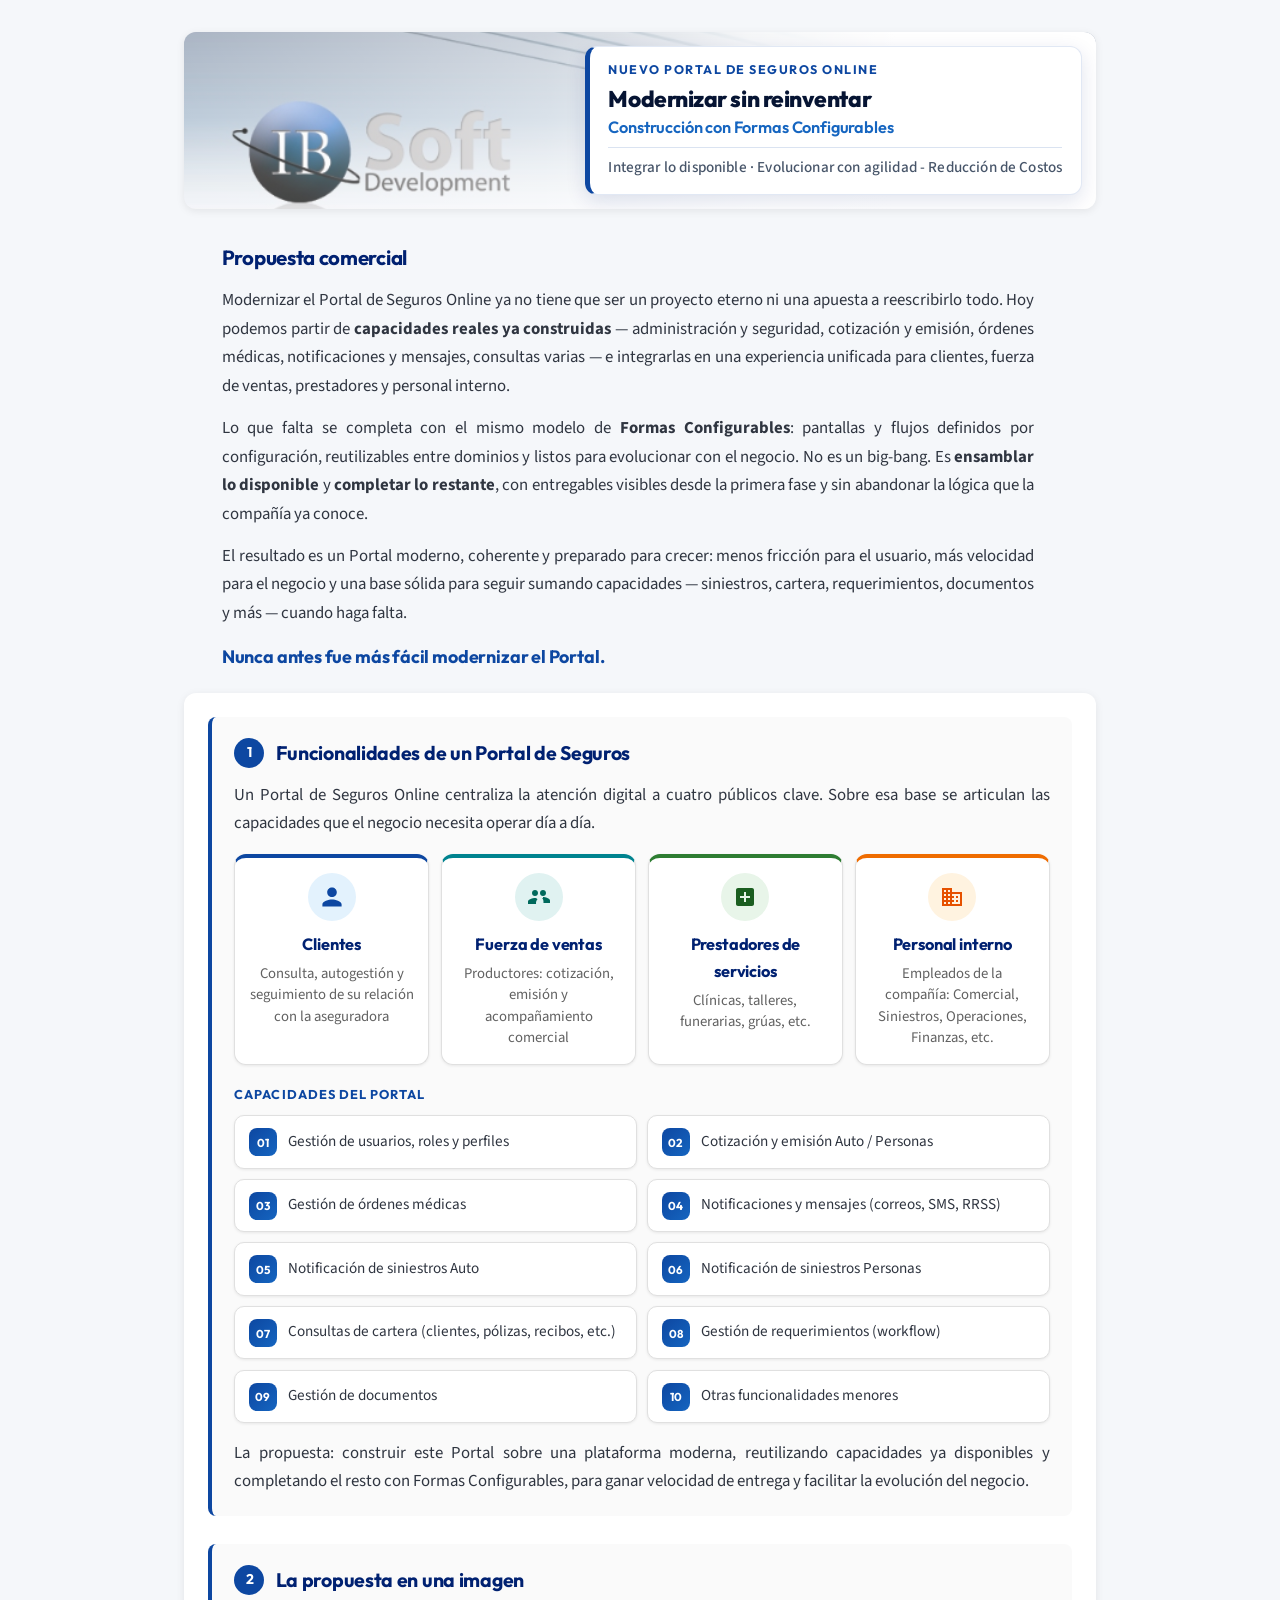
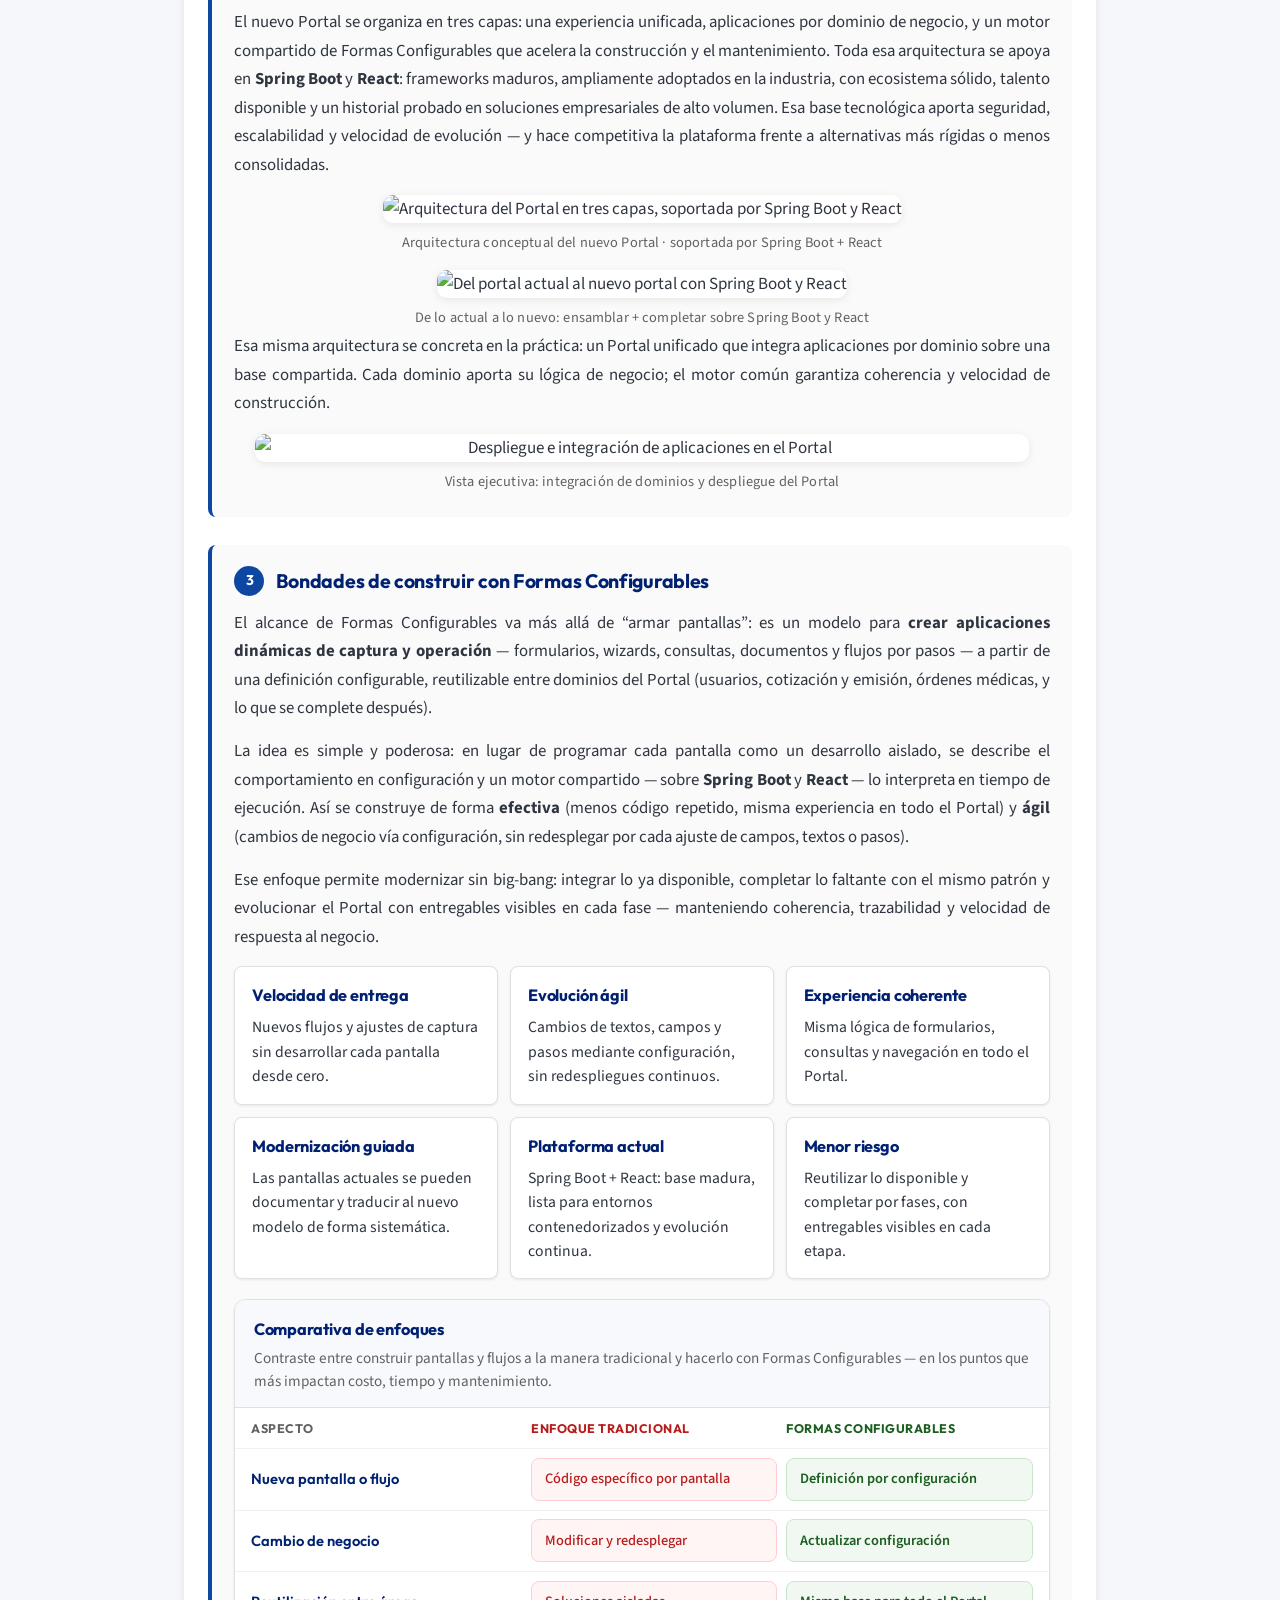
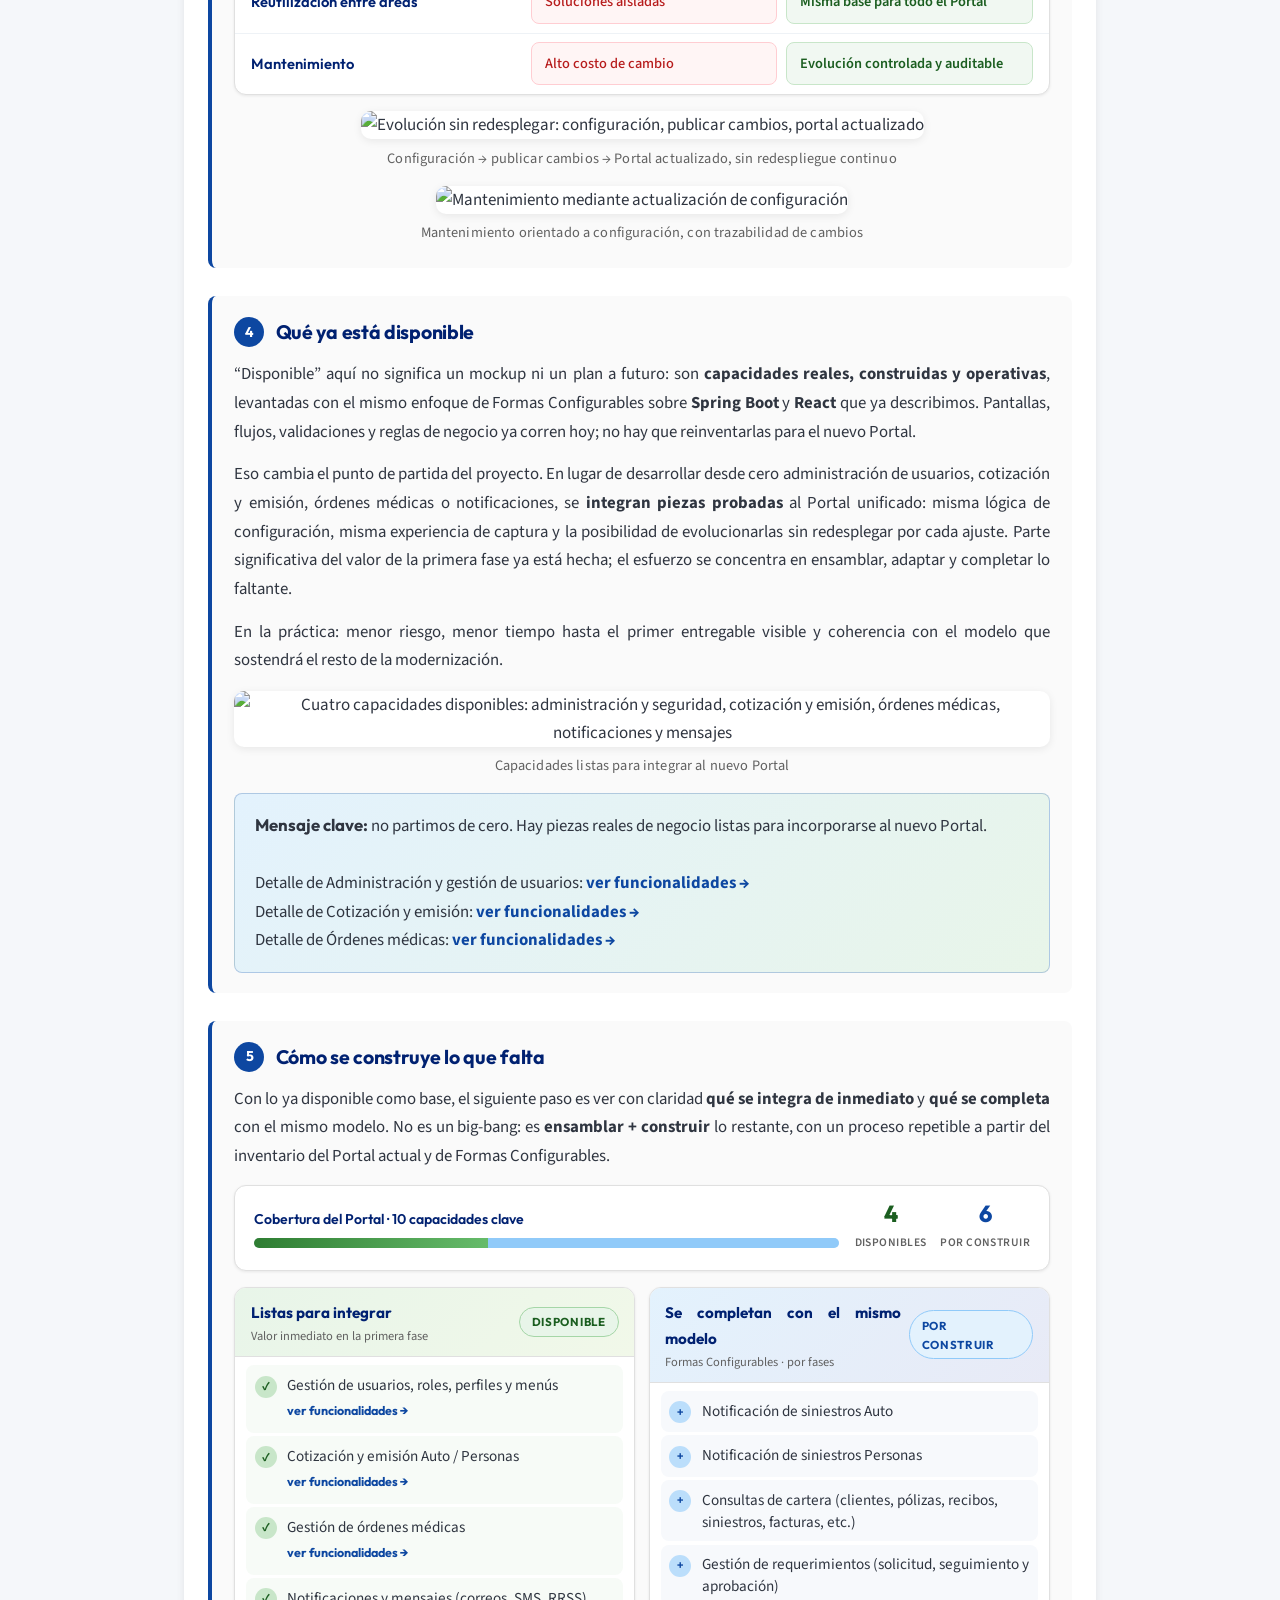
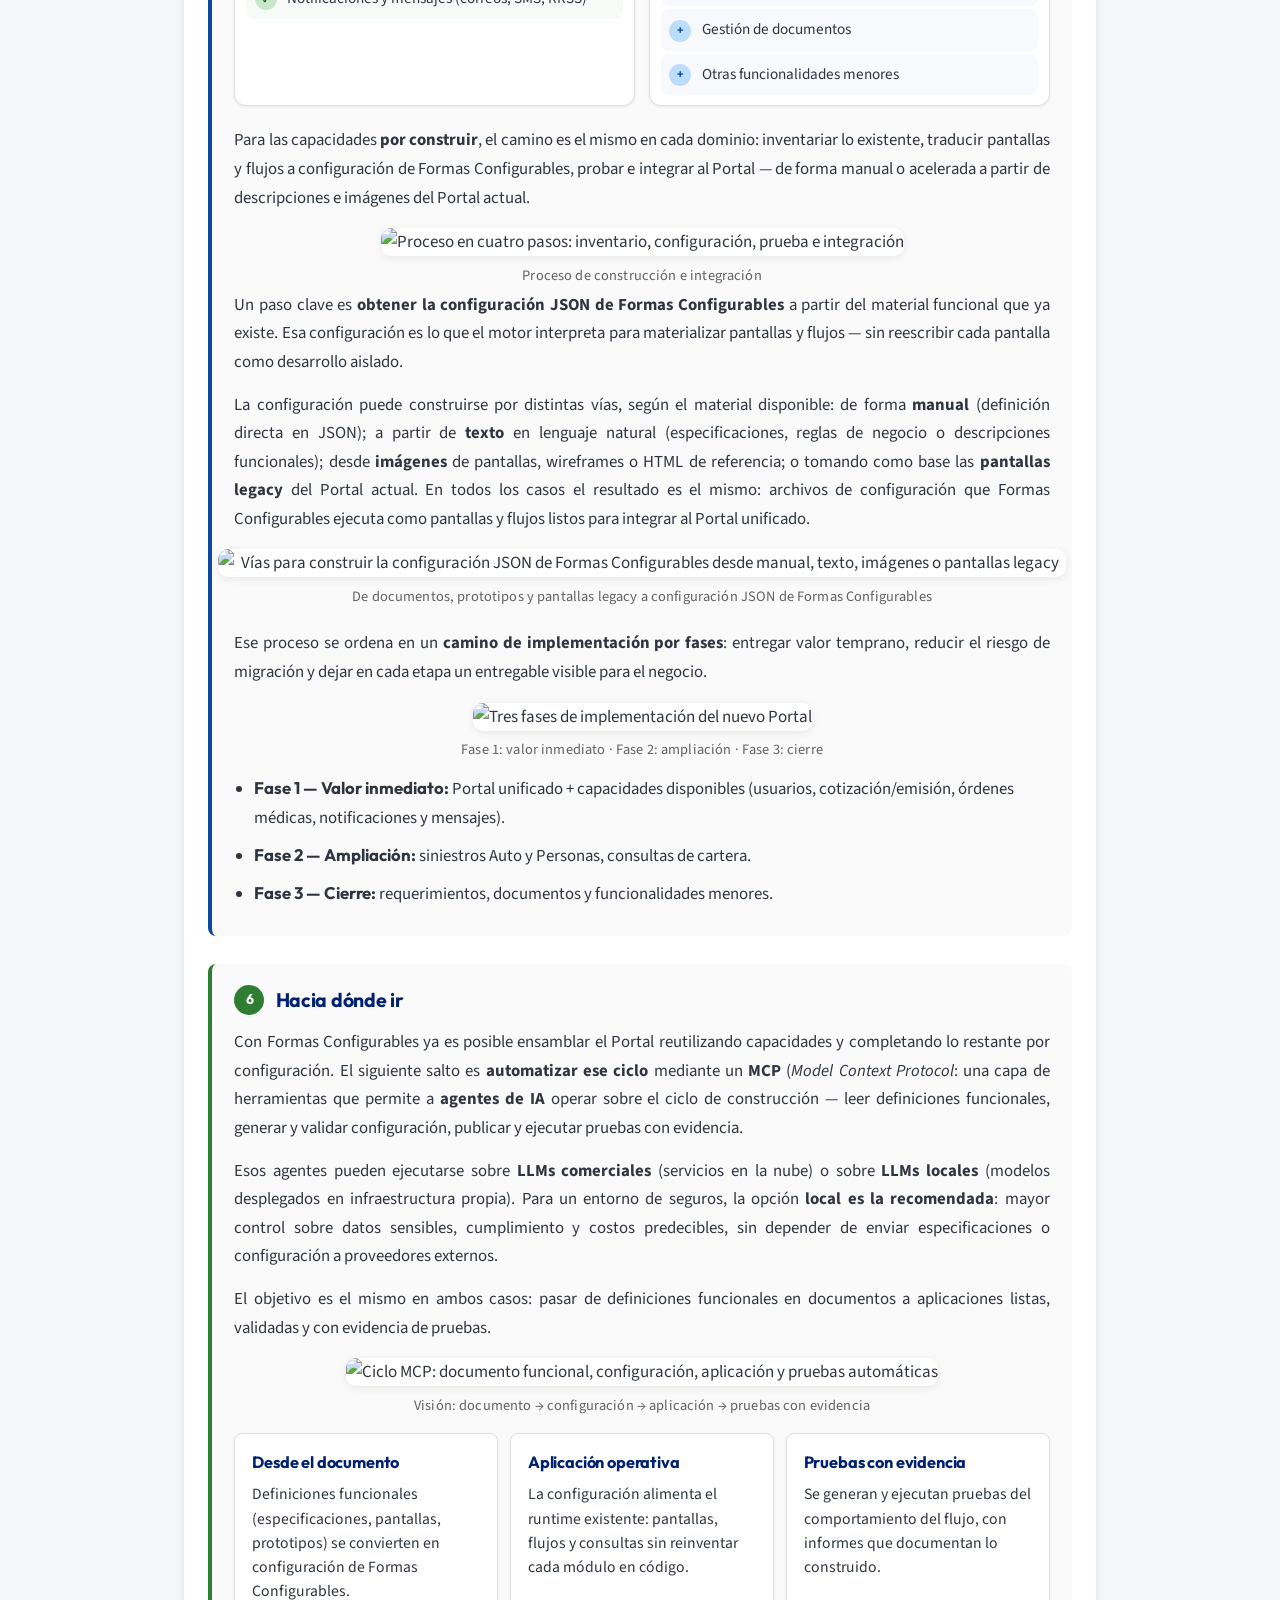
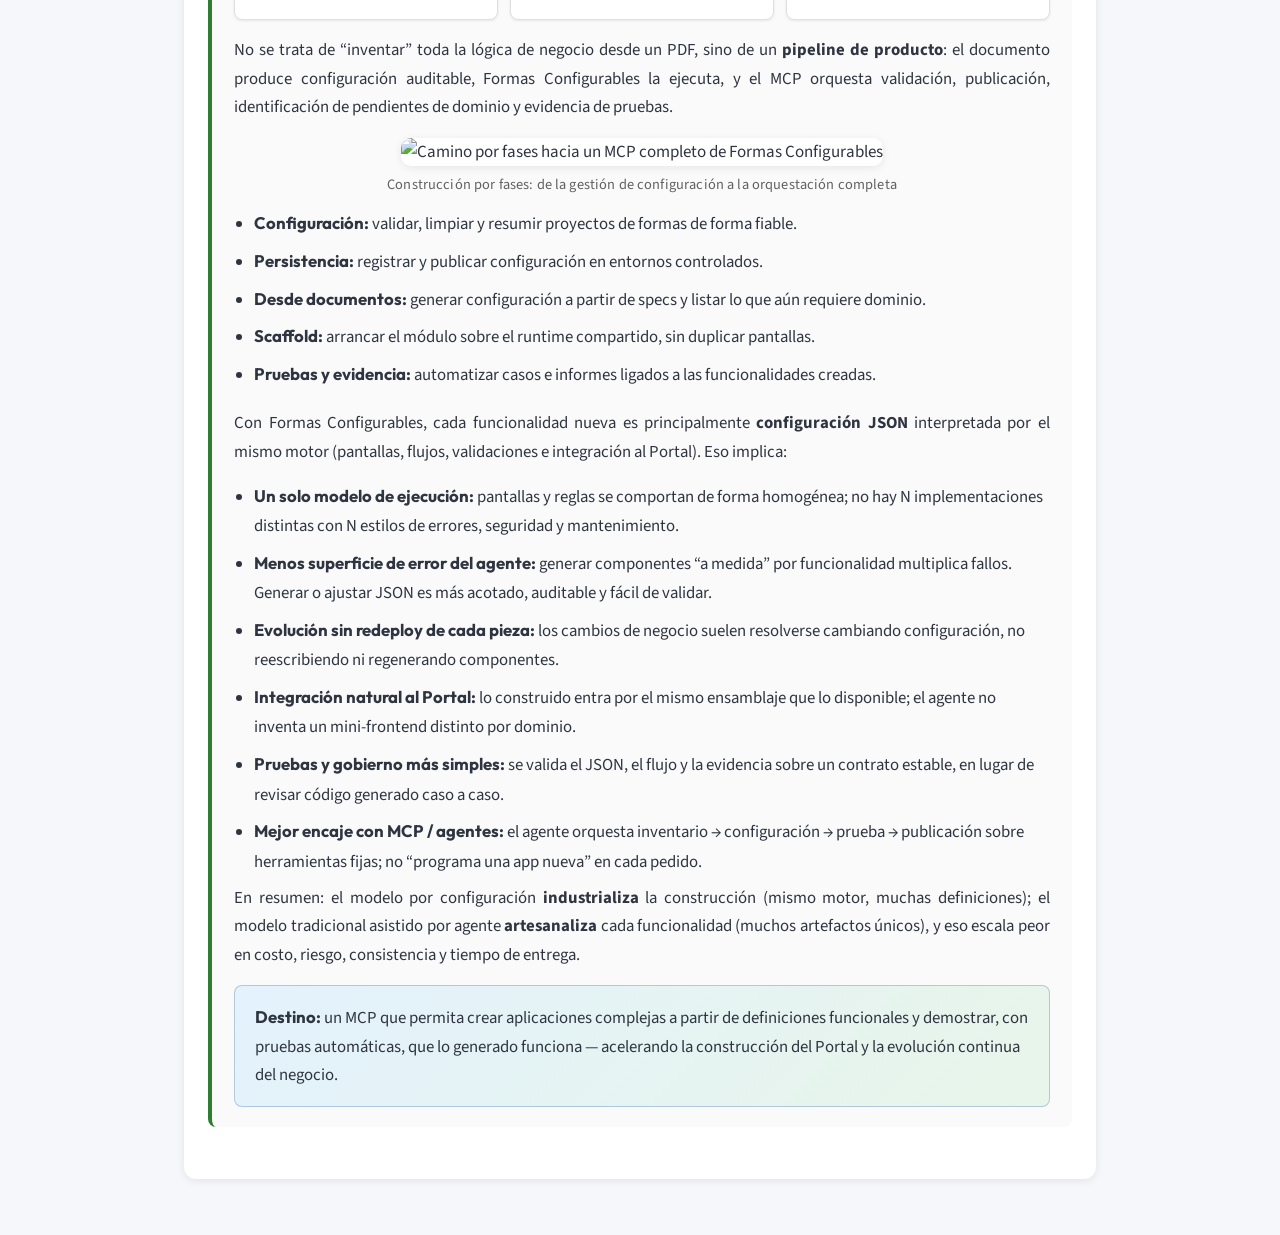
==== portal/index.html @ 16274aa6 "Add files via upload" ====
<!DOCTYPE html>
<html lang="es">
<head>
  <meta charset="UTF-8">
  <meta name="viewport" content="width=device-width, initial-scale=1.0">
  <title>Nuevo Portal de Seguros Online · Formas Configurables</title>
  <link rel="preconnect" href="https://fonts.googleapis.com">
  <link rel="preconnect" href="https://fonts.gstatic.com" crossorigin>
  <link href="https://fonts.googleapis.com/css2?family=Outfit:wght@500;600;700;800&family=Source+Sans+3:ital,wght@0,400;0,500;0,600;0,700;1,400&display=swap" rel="stylesheet">
  <link rel="stylesheet" href="estilos-demo.css">
  <style>
    :root {
      --font-display: "Outfit", "Segoe UI", sans-serif;
      --font-body: "Source Sans 3", "Segoe UI", sans-serif;
      --text-desc: #2f3540;
      --size-desc: 1.05rem;
      --leading-desc: 1.7;
    }

    body {
      font-family: var(--font-body);
      font-size: 17px;
      line-height: 1.65;
      color: var(--text-desc);
      -webkit-font-smoothing: antialiased;
      text-rendering: optimizeLegibility;
    }

    .app-wrap {
      max-width: 960px;
      overflow: visible;
    }
    .card,
    .card-body {
      overflow: visible;
    }

    .comercial-header {
      display: flex;
      align-items: stretch;
      justify-content: space-between;
      gap: 1rem;
      flex-wrap: nowrap;
      background-image: url('ImagenEmpresa.png');
      background-repeat: no-repeat;
      background-position: left center;
      background-size: cover;
      background-color: #eef3f8;
      min-height: 148px;
      padding: 0.85rem 0.9rem;
      position: relative;
      overflow: hidden;
      border-radius: var(--radius-lg);
      margin-bottom: 2rem;
      box-shadow: var(--shadow);
    }
    .comercial-header::before {
      content: "";
      position: absolute;
      inset: 0;
      background: linear-gradient(
        90deg,
        rgba(255, 255, 255, 0.12) 0%,
        rgba(255, 255, 255, 0.5) 40%,
        rgba(255, 255, 255, 0.9) 62%,
        #ffffff 78%
      );
      pointer-events: none;
    }
    .comercial-header .title-wrap {
      position: relative;
      z-index: 1;
      margin-left: auto;
      max-width: 58%;
      min-width: 280px;
      text-align: left;
      padding: 0.95rem 1.15rem 1rem;
      color: #0a1f4d;
      background: #ffffff;
      border-radius: 12px;
      border: 1px solid rgba(13, 71, 161, 0.12);
      border-left: 5px solid #0d47a1;
      box-shadow: 0 6px 20px rgba(0, 33, 113, 0.12);
    }
    .comercial-header .title-wrap h1 {
      font-family: var(--font-display);
      color: #0a1f4d;
      font-weight: 700;
      letter-spacing: -0.01em;
      line-height: 1.28;
      margin: 0;
    }
    .comercial-header .title-wrap h1 .header-line-1 {
      display: block;
      font-size: 0.78rem;
      font-weight: 700;
      letter-spacing: 0.12em;
      margin-bottom: 0.4rem;
      text-transform: uppercase;
      color: #0d47a1;
    }
    .comercial-header .title-wrap h1 .header-line-2 {
      display: block;
      font-size: 1.42rem;
      font-weight: 800;
      letter-spacing: -0.02em;
      margin-bottom: 0.25rem;
      color: #061433;
    }
    .comercial-header .title-wrap h1 .header-line-3 {
      display: block;
      font-size: 1.02rem;
      font-weight: 600;
      letter-spacing: -0.01em;
      color: #1565c0;
    }
    .comercial-header .title-wrap .header-tagline {
      font-family: var(--font-body);
      font-size: 0.95rem;
      line-height: 1.45;
      margin-top: 0.55rem;
      margin-bottom: 0;
      font-weight: 500;
      color: #475569;
      letter-spacing: 0.01em;
      padding-top: 0.5rem;
      border-top: 1px solid rgba(13, 71, 161, 0.15);
    }

    .intro-propuesta {
      max-width: calc(100% - 1cm - 1.5rem - 1cm);
      margin: 0 0 1.5rem 1cm;
    }
    .intro-propuesta h2 {
      font-family: var(--font-display);
      font-size: 1.28rem;
      font-weight: 700;
      letter-spacing: -0.015em;
      color: var(--primary-dark);
      margin: 0 0 0.75rem 0;
    }
    .intro-propuesta p {
      text-align: justify;
      color: var(--text-desc);
      font-size: var(--size-desc);
      line-height: var(--leading-desc);
      font-weight: 400;
      margin: 0 0 0.85rem;
    }
    .intro-propuesta p:last-child { margin-bottom: 0; }
    .intro-propuesta .slogan {
      margin-top: 1rem;
      margin-bottom: 0;
      text-align: left;
      font-family: var(--font-display);
      font-size: 1.12rem;
      font-weight: 700;
      letter-spacing: -0.01em;
      color: #0d47a1;
      line-height: 1.4;
    }

    .slide-block {
      margin-bottom: 1.75rem;
      padding: 1.25rem 1.4rem;
      background: #fafafa;
      border-radius: var(--radius);
      border-left: 4px solid var(--primary);
    }
    .slide-block h3 {
      font-family: var(--font-display);
      margin: 0 0 0.75rem 0;
      color: var(--primary-dark);
      font-size: 1.22rem;
      font-weight: 700;
      letter-spacing: -0.015em;
      display: flex;
      align-items: center;
      gap: 0.7rem;
    }
    .slide-block h3 .num {
      flex-shrink: 0;
      width: 30px;
      height: 30px;
      border-radius: 50%;
      background: var(--primary);
      color: #fff;
      display: inline-flex;
      align-items: center;
      justify-content: center;
      font-family: var(--font-display);
      font-size: 0.88rem;
      font-weight: 700;
    }
    .slide-block p {
      margin: 0 0 0.9rem 0;
      color: var(--text-desc);
      font-size: var(--size-desc);
      line-height: var(--leading-desc);
      font-weight: 400;
      text-align: justify;
    }
    .slide-block p:last-child { margin-bottom: 0; }

    .portal-grid {
      display: grid;
      grid-template-columns: repeat(auto-fit, minmax(200px, 1fr));
      gap: 0.75rem;
      margin: 0.85rem 0 0;
    }
    .portal-item {
      background: #fff;
      border: 1px solid var(--border);
      border-radius: var(--radius);
      padding: 0.8rem 0.95rem;
      font-size: 0.95rem;
      color: var(--text-desc);
      line-height: 1.45;
      font-weight: 400;
      box-shadow: var(--shadow-sm);
    }
    .portal-item strong {
      font-family: var(--font-display);
      display: block;
      color: var(--primary-dark);
      font-size: 0.78rem;
      font-weight: 700;
      margin-bottom: 0.25rem;
      letter-spacing: 0.08em;
    }

    /* Punto 1 — esquema de públicos y capacidades */
    .audiencias {
      display: grid;
      grid-template-columns: repeat(4, 1fr);
      gap: 0.75rem;
      margin: 1rem 0 1.15rem;
    }
    .audiencia {
      background: #fff;
      border-radius: 12px;
      padding: 0.95rem 0.9rem 1rem;
      box-shadow: var(--shadow-sm);
      border: 1px solid var(--border);
      border-top: 4px solid var(--primary);
      text-align: center;
    }
    .audiencia.clientes { border-top-color: #0d47a1; }
    .audiencia.ventas { border-top-color: #00838f; }
    .audiencia.prestadores { border-top-color: #2e7d32; }
    .audiencia.interno { border-top-color: #ef6c00; }
    .audiencia .icono {
      width: 48px;
      height: 48px;
      margin: 0 auto 0.65rem;
      border-radius: 50%;
      display: flex;
      align-items: center;
      justify-content: center;
    }
    .audiencia.clientes .icono { background: #e3f2fd; color: #0d47a1; }
    .audiencia.ventas .icono { background: #e0f2f1; color: #00695c; }
    .audiencia.prestadores .icono { background: #e8f5e9; color: #1b5e20; }
    .audiencia.interno .icono { background: #fff3e0; color: #e65100; }
    .audiencia .icono svg { width: 24px; height: 24px; fill: currentColor; }
    .audiencia h4 {
      font-family: var(--font-display);
      font-size: 1.02rem;
      font-weight: 700;
      margin: 0 0 0.3rem;
      color: var(--primary-dark);
      letter-spacing: -0.01em;
    }
    .audiencia p {
      margin: 0 !important;
      font-size: 0.92rem !important;
      line-height: 1.45 !important;
      text-align: center !important;
      color: var(--text-muted) !important;
      font-weight: 400 !important;
    }
    .capacidades-label {
      font-family: var(--font-display);
      font-size: 0.8rem;
      font-weight: 700;
      letter-spacing: 0.08em;
      text-transform: uppercase;
      color: var(--primary);
      margin: 0.35rem 0 0.65rem;
    }
    .capacidades-grid {
      display: grid;
      grid-template-columns: repeat(2, 1fr);
      gap: 0.65rem;
    }
    .capacidad {
      display: flex;
      align-items: flex-start;
      gap: 0.7rem;
      background: #fff;
      border: 1px solid var(--border);
      border-radius: 10px;
      padding: 0.7rem 0.85rem;
      box-shadow: var(--shadow-sm);
      transition: border-color 0.15s ease;
    }
    .capacidad:hover { border-color: #90caf9; }
    .capacidad .nro {
      flex-shrink: 0;
      width: 28px;
      height: 28px;
      border-radius: 8px;
      background: linear-gradient(135deg, #0d47a1, #1565c0);
      color: #fff;
      font-family: var(--font-display);
      font-size: 0.72rem;
      font-weight: 700;
      display: flex;
      align-items: center;
      justify-content: center;
      margin-top: 0.05rem;
    }
    .capacidad .txt {
      font-size: 0.95rem;
      line-height: 1.4;
      color: var(--text-desc);
      padding-top: 0.2rem;
      font-weight: 400;
    }
    @media (max-width: 900px) {
      .audiencias { grid-template-columns: repeat(2, 1fr); }
    }
    @media (max-width: 700px) {
      .audiencias { grid-template-columns: 1fr; }
      .capacidades-grid { grid-template-columns: 1fr; }
    }

    .figure {
      margin: 1rem 0 0.25rem;
      text-align: center;
    }
    .figure img {
      max-width: 100%;
      height: auto;
      border-radius: 10px;
      box-shadow: var(--shadow);
      background: #fff;
    }
    .figure.figure-hero img {
      width: 100%;
      max-width: 100%;
    }
    /* Despliegue: 95% del ancho de columna (+5% sobre el 90%), centrada */
    .figure.figure-xl {
      width: 95%;
      max-width: 95%;
      margin-left: auto;
      margin-right: auto;
    }
    .figure.figure-xl img {
      width: 100%;
      max-width: 100%;
      display: block;
    }
    /* Configuración JSON: ~104% del ancho de columna, centrada */
    .figure.figure-config {
      width: 104%;
      max-width: 104%;
      margin-left: auto;
      margin-right: auto;
      position: relative;
      left: 50%;
      transform: translateX(-50%);
    }
    .figure.figure-config img {
      width: 100%;
      max-width: 100%;
      display: block;
    }
    .figure .caption {
      font-family: var(--font-body);
      margin-top: 0.6rem;
      font-size: 0.9rem;
      font-weight: 400;
      color: var(--text-muted);
      text-align: center;
      line-height: 1.45;
      letter-spacing: 0.01em;
    }

    .benefits {
      display: grid;
      grid-template-columns: repeat(auto-fit, minmax(240px, 1fr));
      gap: 0.75rem;
      margin-top: 0.85rem;
    }
    .benefit {
      background: #fff;
      border-radius: var(--radius);
      padding: 0.95rem 1.05rem;
      border: 1px solid var(--border);
      box-shadow: var(--shadow-sm);
    }
    .benefit h4 {
      font-family: var(--font-display);
      margin: 0 0 0.4rem 0;
      color: var(--primary-dark);
      font-size: 1.02rem;
      font-weight: 700;
      letter-spacing: -0.01em;
    }
    .benefit p {
      margin: 0;
      font-size: 0.98rem;
      text-align: left;
      color: var(--text-desc);
      line-height: 1.55;
      font-weight: 400;
    }

    .badge {
      font-family: var(--font-display);
      display: inline-block;
      padding: 0.28rem 0.75rem;
      border-radius: 999px;
      font-size: 0.72rem;
      font-weight: 700;
      letter-spacing: 0.06em;
      text-transform: uppercase;
    }
    .badge-disponible {
      background: #e8f5e9;
      color: #1b5e20;
      border: 1px solid #a5d6a7;
    }
    .badge-construir {
      background: #e3f2fd;
      color: #0d47a1;
      border: 1px solid #90caf9;
    }

    /* Mapa de cobertura — layout comercial */
    .coverage-summary {
      display: grid;
      grid-template-columns: 1fr auto;
      gap: 1rem;
      align-items: center;
      margin: 0.85rem 0 1rem;
      padding: 0.95rem 1.15rem;
      background: #fff;
      border: 1px solid var(--border);
      border-radius: 12px;
      box-shadow: var(--shadow-sm);
    }
    .coverage-summary .bar-wrap {
      display: flex;
      flex-direction: column;
      gap: 0.45rem;
    }
    .coverage-summary .bar-label {
      font-family: var(--font-display);
      font-size: 0.88rem;
      font-weight: 600;
      color: var(--primary-dark);
    }
    .coverage-summary .bar {
      display: flex;
      height: 10px;
      border-radius: 999px;
      overflow: hidden;
      background: #e3f2fd;
    }
    .coverage-summary .bar .done {
      width: 40%;
      background: linear-gradient(90deg, #2e7d32, #66bb6a);
    }
    .coverage-summary .bar .todo {
      flex: 1;
      background: #90caf9;
    }
    .coverage-summary .counts {
      display: flex;
      gap: 0.85rem;
      flex-shrink: 0;
    }
    .coverage-summary .count {
      text-align: center;
      min-width: 72px;
    }
    .coverage-summary .count .n {
      font-family: var(--font-display);
      display: block;
      font-size: 1.45rem;
      font-weight: 800;
      line-height: 1.1;
      letter-spacing: -0.02em;
    }
    .coverage-summary .count .l {
      font-size: 0.72rem;
      font-weight: 600;
      text-transform: uppercase;
      letter-spacing: 0.04em;
      color: var(--text-muted);
    }
    .coverage-summary .count.ok .n { color: #1b5e20; }
    .coverage-summary .count.build .n { color: #0d47a1; }

    .coverage-map {
      display: grid;
      grid-template-columns: 1fr 1fr;
      gap: 0.9rem;
      margin-top: 0.35rem;
    }
    .coverage-col {
      background: #fff;
      border: 1px solid var(--border);
      border-radius: 12px;
      overflow: hidden;
      box-shadow: var(--shadow-sm);
    }
    .coverage-col .col-head {
      display: flex;
      align-items: center;
      justify-content: space-between;
      gap: 0.5rem;
      padding: 0.75rem 0.95rem;
      border-bottom: 1px solid var(--border);
    }
    .coverage-col.disponible .col-head {
      background: linear-gradient(135deg, #e8f5e9 0%, #f1f8e9 100%);
    }
    .coverage-col.construir .col-head {
      background: linear-gradient(135deg, #e3f2fd 0%, #e8eaf6 100%);
    }
    .coverage-col .col-title {
      font-family: var(--font-display);
      font-size: 0.95rem;
      font-weight: 700;
      color: var(--primary-dark);
      margin: 0;
    }
    .coverage-col .col-sub {
      margin: 0.15rem 0 0;
      font-size: 0.78rem;
      color: var(--text-muted);
      line-height: 1.3;
    }
    .coverage-list {
      list-style: none;
      margin: 0;
      padding: 0.5rem 0.65rem 0.65rem;
    }
    .coverage-list li {
      display: flex;
      align-items: flex-start;
      gap: 0.65rem;
      padding: 0.55rem 0.55rem;
      border-radius: 8px;
      margin-bottom: 0.2rem;
    }
    .coverage-list li:last-child { margin-bottom: 0; }
    .coverage-col.disponible .coverage-list li { background: #f7fbf7; }
    .coverage-col.construir .coverage-list li { background: #f7f9fc; }
    .coverage-list .mark {
      flex-shrink: 0;
      width: 22px;
      height: 22px;
      border-radius: 50%;
      display: inline-flex;
      align-items: center;
      justify-content: center;
      margin-top: 0.1rem;
      font-size: 0.75rem;
      font-weight: 800;
    }
    .coverage-col.disponible .mark {
      background: #c8e6c9;
      color: #1b5e20;
    }
    .coverage-col.construir .mark {
      background: #bbdefb;
      color: #0d47a1;
    }
    .coverage-list .item { flex: 1; min-width: 0; }
    .coverage-list .item-title {
      font-size: 0.95rem;
      line-height: 1.45;
      color: var(--text-desc);
      font-weight: 400;
    }
    .coverage-list .item-link {
      display: inline-block;
      margin-top: 0.25rem;
      font-family: var(--font-display);
      font-size: 0.78rem;
      font-weight: 700;
      color: #0d47a1;
      text-decoration: none;
    }
    .coverage-list .item-link:hover { text-decoration: underline; }

    @media (max-width: 800px) {
      .coverage-map { grid-template-columns: 1fr; }
      .coverage-summary { grid-template-columns: 1fr; }
      .coverage-summary .counts { justify-content: flex-start; }
    }

    .comparativa {
      margin-top: 1.25rem;
      background: #fff;
      border: 1px solid var(--border);
      border-radius: 12px;
      overflow: hidden;
      box-shadow: var(--shadow-sm);
    }
    .comparativa-intro {
      padding: 0.95rem 1.15rem 0.9rem;
      border-bottom: 1px solid var(--border);
      background: #f7f9fc;
    }
    .comparativa-intro h4 {
      font-family: var(--font-display);
      margin: 0 0 0.3rem;
      font-size: 1.02rem;
      font-weight: 700;
      color: var(--primary-dark);
      letter-spacing: -0.01em;
    }
    .comparativa-intro p {
      margin: 0 !important;
      text-align: left !important;
      font-size: 0.95rem !important;
      line-height: 1.5 !important;
      color: var(--text-muted) !important;
    }
    .comparativa-head {
      display: grid;
      grid-template-columns: 1.1fr 1fr 1fr;
      gap: 0.55rem;
      padding: 0.65rem 1rem 0.55rem;
      font-family: var(--font-display);
      font-size: 0.78rem;
      font-weight: 700;
      letter-spacing: 0.04em;
      text-transform: uppercase;
      color: var(--text-muted);
    }
    .comparativa-head .h-trad { color: #b71c1c; }
    .comparativa-head .h-fc { color: #1b5e20; }
    .comparativa-row {
      display: grid;
      grid-template-columns: 1.1fr 1fr 1fr;
      gap: 0.55rem;
      padding: 0.55rem 1rem;
      align-items: stretch;
      border-top: 1px solid #eef2f6;
    }
    .comparativa-row .aspect {
      display: flex;
      align-items: center;
      font-family: var(--font-display);
      font-size: 0.92rem;
      font-weight: 600;
      color: var(--primary-dark);
      line-height: 1.35;
      padding-right: 0.25rem;
    }
    .comparativa-row .cell {
      display: flex;
      align-items: center;
      padding: 0.65rem 0.8rem;
      border-radius: 8px;
      font-size: 0.9rem;
      line-height: 1.4;
      font-weight: 500;
    }
    .comparativa-row .cell.trad {
      background: #fff5f5;
      color: #b71c1c;
      border: 1px solid #ffcdd2;
    }
    .comparativa-row .cell.fc {
      background: #f1f8f2;
      color: #1b5e20;
      border: 1px solid #c8e6c9;
      font-weight: 600;
    }
    @media (max-width: 700px) {
      .comparativa-head { display: none; }
      .comparativa-row {
        grid-template-columns: 1fr;
        gap: 0.4rem;
        padding: 0.75rem 0.9rem;
      }
      .comparativa-row .aspect { margin-bottom: 0.15rem; }
      .comparativa-row .cell.trad::before {
        content: "Tradicional · ";
        font-weight: 700;
        opacity: 0.75;
      }
      .comparativa-row .cell.fc::before {
        content: "Formas Configurables · ";
        font-weight: 700;
        opacity: 0.75;
      }
    }

    .message-box {
      margin-top: 1rem;
      padding: 1.05rem 1.25rem;
      border-radius: var(--radius);
      background: linear-gradient(135deg, #e3f2fd 0%, #e8f5e9 100%);
      border: 1px solid rgba(13, 71, 161, 0.25);
      font-size: var(--size-desc);
      line-height: var(--leading-desc);
      font-weight: 400;
      color: var(--text-desc);
    }
    .message-box strong {
      font-family: var(--font-display);
      font-weight: 700;
    }

    .cta-list {
      margin: 0.75rem 0 0;
      padding-left: 1.2rem;
      color: var(--text-desc);
      line-height: 1.75;
      font-size: var(--size-desc);
      font-weight: 400;
    }
    .cta-list li { margin-bottom: 0.4rem; }
    .cta-list strong {
      font-family: var(--font-display);
      font-weight: 700;
    }

    .legend {
      display: flex;
      flex-wrap: wrap;
      gap: 1rem;
      margin-top: 0.75rem;
      font-size: 0.9rem;
      color: var(--text-muted);
    }
    .legend span { display: inline-flex; align-items: center; gap: 0.4rem; }

    .card-header {
      font-family: var(--font-display);
      letter-spacing: -0.01em;
    }

    @media (max-width: 700px) {
      .comercial-header {
        flex-wrap: wrap;
        background-position: top left;
        min-height: auto;
      }
      .comercial-header::before {
        background: rgba(255, 255, 255, 0.88);
      }
      .comercial-header .title-wrap {
        max-width: 100%;
        min-width: 0;
        width: 100%;
        text-align: left;
      }
      .comercial-header .title-wrap h1 .header-line-2 { font-size: 1.22rem; }
      .intro-propuesta { margin-left: 0; max-width: 100%; }
    }

    @media print {
      body { font-size: 12pt; }
      .comercial-header .title-wrap h1 .header-line-2 { font-size: 16pt; }
    }
  </style>
</head>
<body>
  <div class="app-wrap">
    <header class="comercial-header">
      <div class="title-wrap">
        <h1>
          <span class="header-line-1">Nuevo Portal de Seguros Online</span>
          <span class="header-line-2">Modernizar sin reinventar</span>
          <span class="header-line-3">Construcción con Formas Configurables</span>
        </h1>
        <p class="header-tagline">Integrar lo disponible · Evolucionar con agilidad - Reducción de Costos</p>
      </div>
    </header>

    <div class="intro intro-propuesta">
      <h2>Propuesta comercial</h2>
      <p>
        Modernizar el Portal de Seguros Online ya no tiene que ser un proyecto
        eterno ni una apuesta a reescribirlo todo. Hoy podemos partir de
        <strong>capacidades reales ya construidas</strong> — administración y seguridad,
        cotización y emisión, órdenes médicas, notificaciones y mensajes, consultas varias —
        e integrarlas en una experiencia unificada para clientes, fuerza de ventas,
        prestadores y personal interno.
      </p>
      <p>
        Lo que falta se completa con el mismo modelo de
        <strong>Formas Configurables</strong>: pantallas y flujos definidos por
        configuración, reutilizables entre dominios y listos para evolucionar
        con el negocio. No es un big-bang. Es <strong>ensamblar lo disponible</strong>
        y <strong>completar lo restante</strong>, con entregables visibles desde
        la primera fase y sin abandonar la lógica que la compañía ya conoce.
      </p>
      <p>
        El resultado es un Portal moderno, coherente y preparado para crecer:
        menos fricción para el usuario, más velocidad para el negocio y una
        base sólida para seguir sumando capacidades — siniestros, cartera,
        requerimientos, documentos y más — cuando haga falta.
      </p>
      <p class="slogan">Nunca antes fue más fácil modernizar el Portal.</p>
    </div>

    <div class="card">
      <div class="card-body">

        <!-- 1 Funcionalidades del Portal -->
        <section class="slide-block">
          <h3><span class="num">1</span> Funcionalidades de un Portal de Seguros</h3>
          <p>
            Un Portal de Seguros Online centraliza la atención digital a cuatro públicos clave.
            Sobre esa base se articulan las capacidades que el negocio necesita operar día a día.
          </p>

          <div class="audiencias">
            <div class="audiencia clientes">
              <div class="icono" aria-hidden="true">
                <svg viewBox="0 0 24 24"><path d="M12 12c2.7 0 4.8-2.1 4.8-4.8S14.7 2.4 12 2.4 7.2 4.5 7.2 7.2 9.3 12 12 12zm0 2.4c-3.2 0-9.6 1.6-9.6 4.8v2.4h19.2v-2.4c0-3.2-6.4-4.8-9.6-4.8z"/></svg>
              </div>
              <h4>Clientes</h4>
              <p>Consulta, autogestión y seguimiento de su relación con la aseguradora</p>
            </div>
            <div class="audiencia ventas">
              <div class="icono" aria-hidden="true">
                <svg viewBox="0 0 24 24"><path d="M16 11c1.7 0 3-1.3 3-3s-1.3-3-3-3-3 1.3-3 3 1.3 3 3 3zM8 11c1.7 0 3-1.3 3-3S9.7 5 8 5 5 6.3 5 8s1.3 3 3 3zm0 2c-2.3 0-7 1.2-7 3.5V19h8.1c-.1-.3-.1-.7-.1-1 0-1.5.6-2.8 1.5-3.8C9.5 13.1 8.7 13 8 13zm8 0c-.3 0-.6 0-.9.1.9 1 1.4 2.3 1.4 3.9 0 .3 0 .7-.1 1H23v-2.5c0-2.3-4.7-3.5-7-3.5z"/></svg>
              </div>
              <h4>Fuerza de ventas</h4>
              <p>Productores: cotización, emisión y acompañamiento comercial</p>
            </div>
            <div class="audiencia prestadores">
              <div class="icono" aria-hidden="true">
                <svg viewBox="0 0 24 24"><path d="M19 3H5c-1.1 0-2 .9-2 2v14c0 1.1.9 2 2 2h14c1.1 0 2-.9 2-2V5c0-1.1-.9-2-2-2zm-2 10h-4v4h-2v-4H7v-2h4V7h2v4h4v2z"/></svg>
              </div>
              <h4>Prestadores de servicios</h4>
              <p>Clínicas, talleres, funerarias, grúas, etc.</p>
            </div>
            <div class="audiencia interno">
              <div class="icono" aria-hidden="true">
                <svg viewBox="0 0 24 24"><path d="M12 7V3H2v18h20V7H12zM6 19H4v-2h2v2zm0-4H4v-2h2v2zm0-4H4V9h2v2zm0-4H4V5h2v2zm4 12H8v-2h2v2zm0-4H8v-2h2v2zm0-4H8V9h2v2zm0-4H8V5h2v2zm10 12h-8v-2h2v-2h-2v-2h2v-2h-2V9h8v10zm-2-8h-2v2h2v-2zm0 4h-2v2h2v-2z"/></svg>
              </div>
              <h4>Personal interno</h4>
              <p>Empleados de la compañía: Comercial, Siniestros, Operaciones, Finanzas, etc.</p>
            </div>
          </div>

          <div class="capacidades-label">Capacidades del Portal</div>
          <div class="capacidades-grid">
            <div class="capacidad"><span class="nro">01</span><span class="txt">Gestión de usuarios, roles y perfiles</span></div>
            <div class="capacidad"><span class="nro">02</span><span class="txt">Cotización y emisión Auto / Personas</span></div>
            <div class="capacidad"><span class="nro">03</span><span class="txt">Gestión de órdenes médicas</span></div>
            <div class="capacidad"><span class="nro">04</span><span class="txt">Notificaciones y mensajes (correos, SMS, RRSS)</span></div>
            <div class="capacidad"><span class="nro">05</span><span class="txt">Notificación de siniestros Auto</span></div>
            <div class="capacidad"><span class="nro">06</span><span class="txt">Notificación de siniestros Personas</span></div>
            <div class="capacidad"><span class="nro">07</span><span class="txt">Consultas de cartera (clientes, pólizas, recibos, etc.)</span></div>
            <div class="capacidad"><span class="nro">08</span><span class="txt">Gestión de requerimientos (workflow)</span></div>
            <div class="capacidad"><span class="nro">09</span><span class="txt">Gestión de documentos</span></div>
            <div class="capacidad"><span class="nro">10</span><span class="txt">Otras funcionalidades menores</span></div>
          </div>

          <p style="margin-top: 1rem; margin-bottom: 0;">
            La propuesta: construir este Portal sobre una plataforma moderna,
            reutilizando capacidades ya disponibles y completando el resto con Formas Configurables,
            para ganar velocidad de entrega y facilitar la evolución del negocio.
          </p>
        </section>

        <!-- 2 La propuesta -->
        <section class="slide-block">
          <h3><span class="num">2</span> La propuesta en una imagen</h3>
          <p>
            El nuevo Portal se organiza en tres capas: una experiencia unificada,
            aplicaciones por dominio de negocio, y un motor compartido de Formas Configurables
            que acelera la construcción y el mantenimiento. Toda esa arquitectura se apoya en
            <strong>Spring Boot</strong> y <strong>React</strong>: frameworks maduros, ampliamente
            adoptados en la industria, con ecosistema sólido, talento disponible y un historial
            probado en soluciones empresariales de alto volumen. Esa base tecnológica aporta
            seguridad, escalabilidad y velocidad de evolución — y hace competitiva la plataforma
            frente a alternativas más rígidas o menos consolidadas.
          </p>
          <figure class="figure figure-hero">
            <img src="assets/portal-tres-capas.png" alt="Arquitectura del Portal en tres capas, soportada por Spring Boot y React">
            <figcaption class="caption">Arquitectura conceptual del nuevo Portal · soportada por Spring Boot + React</figcaption>
          </figure>
          <figure class="figure">
            <img src="assets/propuesta-ensamblaje.png" alt="Del portal actual al nuevo portal con Spring Boot y React">
            <figcaption class="caption">De lo actual a lo nuevo: ensamblar + completar sobre Spring Boot y React</figcaption>
          </figure>
          <p>
            Esa misma arquitectura se concreta en la práctica: un Portal unificado que integra
            aplicaciones por dominio sobre una base compartida. Cada dominio aporta su lógica
            de negocio; el motor común garantiza coherencia y velocidad de construcción.
          </p>
          <figure class="figure figure-xl">
            <img src="assets/punto2-despliegue-integracion.png" alt="Despliegue e integración de aplicaciones en el Portal">
            <figcaption class="caption">Vista ejecutiva: integración de dominios y despliegue del Portal</figcaption>
          </figure>
        </section>

        <!-- 3 Bondades -->
        <section class="slide-block">
          <h3><span class="num">3</span> Bondades de construir con Formas Configurables</h3>
          <p>
            El alcance de Formas Configurables va más allá de “armar pantallas”: es un modelo
            para <strong>crear aplicaciones dinámicas de captura y operación</strong> —
            formularios, wizards, consultas, documentos y flujos por pasos — a partir de
            una definición configurable, reutilizable entre dominios del Portal
            (usuarios, cotización y emisión, órdenes médicas, y lo que se complete después).
          </p>
          <p>
            La idea es simple y poderosa: en lugar de programar cada pantalla como un desarrollo
            aislado, se describe el comportamiento en configuración y un motor compartido —
            sobre <strong>Spring Boot</strong> y <strong>React</strong> — lo interpreta en tiempo
            de ejecución. Así se construye de forma <strong>efectiva</strong> (menos código
            repetido, misma experiencia en todo el Portal) y <strong>ágil</strong> (cambios de
            negocio vía configuración, sin redesplegar por cada ajuste de campos, textos o pasos).
          </p>
          <p>
            Ese enfoque permite modernizar sin big-bang: integrar lo ya disponible, completar
            lo faltante con el mismo patrón y evolucionar el Portal con entregables visibles
            en cada fase — manteniendo coherencia, trazabilidad y velocidad de respuesta al negocio.
          </p>
          <div class="benefits">
            <div class="benefit">
              <h4>Velocidad de entrega</h4>
              <p>Nuevos flujos y ajustes de captura sin desarrollar cada pantalla desde cero.</p>
            </div>
            <div class="benefit">
              <h4>Evolución ágil</h4>
              <p>Cambios de textos, campos y pasos mediante configuración, sin redespliegues continuos.</p>
            </div>
            <div class="benefit">
              <h4>Experiencia coherente</h4>
              <p>Misma lógica de formularios, consultas y navegación en todo el Portal.</p>
            </div>
            <div class="benefit">
              <h4>Modernización guiada</h4>
              <p>Las pantallas actuales se pueden documentar y traducir al nuevo modelo de forma sistemática.</p>
            </div>
            <div class="benefit">
              <h4>Plataforma actual</h4>
              <p>Spring Boot + React: base madura, lista para entornos contenedorizados y evolución continua.</p>
            </div>
            <div class="benefit">
              <h4>Menor riesgo</h4>
              <p>Reutilizar lo disponible y completar por fases, con entregables visibles en cada etapa.</p>
            </div>
          </div>

          <div class="comparativa">
            <div class="comparativa-intro">
              <h4>Comparativa de enfoques</h4>
              <p>
                Contraste entre construir pantallas y flujos a la manera tradicional
                y hacerlo con Formas Configurables — en los puntos que más impactan
                costo, tiempo y mantenimiento.
              </p>
            </div>
            <div class="comparativa-head" aria-hidden="true">
              <span>Aspecto</span>
              <span class="h-trad">Enfoque tradicional</span>
              <span class="h-fc">Formas Configurables</span>
            </div>
            <div class="comparativa-row">
              <div class="aspect">Nueva pantalla o flujo</div>
              <div class="cell trad">Código específico por pantalla</div>
              <div class="cell fc">Definición por configuración</div>
            </div>
            <div class="comparativa-row">
              <div class="aspect">Cambio de negocio</div>
              <div class="cell trad">Modificar y redesplegar</div>
              <div class="cell fc">Actualizar configuración</div>
            </div>
            <div class="comparativa-row">
              <div class="aspect">Reutilización entre áreas</div>
              <div class="cell trad">Soluciones aisladas</div>
              <div class="cell fc">Misma base para todo el Portal</div>
            </div>
            <div class="comparativa-row">
              <div class="aspect">Mantenimiento</div>
              <div class="cell trad">Alto costo de cambio</div>
              <div class="cell fc">Evolución controlada y auditable</div>
            </div>
          </div>

          <figure class="figure">
            <img src="assets/despliegue-evolucion-sin-redeploy.png" alt="Evolución sin redesplegar: configuración, publicar cambios, portal actualizado">
            <figcaption class="caption">Configuración → publicar cambios → Portal actualizado, sin redespliegue continuo</figcaption>
          </figure>
          <figure class="figure">
            <img src="assets/subpunto-07-mantenimiento-sencillo.png" alt="Mantenimiento mediante actualización de configuración">
            <figcaption class="caption">Mantenimiento orientado a configuración, con trazabilidad de cambios</figcaption>
          </figure>
        </section>

        <!-- 4 Qué ya existe -->
        <section class="slide-block">
          <h3><span class="num">4</span> Qué ya está disponible</h3>
          <p>
            “Disponible” aquí no significa un mockup ni un plan a futuro: son
            <strong>capacidades reales, construidas y operativas</strong>, levantadas con el
            mismo enfoque de Formas Configurables sobre <strong>Spring Boot</strong> y
            <strong>React</strong> que ya describimos. Pantallas, flujos, validaciones y
            reglas de negocio ya corren hoy; no hay que reinventarlas para el nuevo Portal.
          </p>
          <p>
            Eso cambia el punto de partida del proyecto. En lugar de desarrollar desde cero
            administración de usuarios, cotización y emisión, órdenes médicas o notificaciones,
            se <strong>integran piezas probadas</strong> al Portal unificado: misma lógica de
            configuración, misma experiencia de captura y la posibilidad de evolucionarlas
            sin redesplegar por cada ajuste. Parte significativa del valor de la primera fase
            ya está hecha; el esfuerzo se concentra en ensamblar, adaptar y completar lo faltante.
          </p>
          <p>
            En la práctica: menor riesgo, menor tiempo hasta el primer entregable visible
            y coherencia con el modelo que sostendrá el resto de la modernización.
          </p>
          <figure class="figure">
            <img src="assets/capacidades-disponibles.png" alt="Cuatro capacidades disponibles: administración y seguridad, cotización y emisión, órdenes médicas, notificaciones y mensajes">
            <figcaption class="caption">Capacidades listas para integrar al nuevo Portal</figcaption>
          </figure>
          <div class="message-box">
            <strong>Mensaje clave:</strong> no partimos de cero. Hay piezas reales de negocio
            listas para incorporarse al nuevo Portal.
            <br><br>
            Detalle de Administración y gestión de usuarios:
            <a href="usuarios/index.html" style="color:#0d47a1; font-weight:700; text-decoration:none;">ver funcionalidades →</a>
            <br>
            Detalle de Cotización y emisión:
            <a href="cotiza_emite/index.html" style="color:#0d47a1; font-weight:700; text-decoration:none;">ver funcionalidades →</a>
            <br>
            Detalle de Órdenes médicas:
            <a href="ordenes_medicas/index.html" style="color:#0d47a1; font-weight:700; text-decoration:none;">ver funcionalidades →</a>
          </div>
        </section>

        <!-- 5 Cobertura y construcción -->
        <section class="slide-block">
          <h3><span class="num">5</span> Cómo se construye lo que falta</h3>
          <p>
            Con lo ya disponible como base, el siguiente paso es ver con claridad
            <strong>qué se integra de inmediato</strong> y <strong>qué se completa</strong>
            con el mismo modelo. No es un big-bang: es <strong>ensamblar + construir</strong>
            lo restante, con un proceso repetible a partir del inventario del Portal actual
            y de Formas Configurables.
          </p>

          <div class="coverage-summary">
            <div class="bar-wrap">
              <div class="bar-label">Cobertura del Portal · 10 capacidades clave</div>
              <div class="bar" role="img" aria-label="4 disponibles de 10">
                <span class="done"></span>
                <span class="todo"></span>
              </div>
            </div>
            <div class="counts">
              <div class="count ok">
                <span class="n">4</span>
                <span class="l">Disponibles</span>
              </div>
              <div class="count build">
                <span class="n">6</span>
                <span class="l">Por construir</span>
              </div>
            </div>
          </div>

          <div class="coverage-map">
            <div class="coverage-col disponible">
              <div class="col-head">
                <div>
                  <p class="col-title">Listas para integrar</p>
                  <p class="col-sub">Valor inmediato en la primera fase</p>
                </div>
                <span class="badge badge-disponible">Disponible</span>
              </div>
              <ul class="coverage-list">
                <li>
                  <span class="mark" aria-hidden="true">✓</span>
                  <div class="item">
                    <div class="item-title">Gestión de usuarios, roles, perfiles y menús</div>
                    <a class="item-link" href="usuarios/index.html">ver funcionalidades →</a>
                  </div>
                </li>
                <li>
                  <span class="mark" aria-hidden="true">✓</span>
                  <div class="item">
                    <div class="item-title">Cotización y emisión Auto / Personas</div>
                    <a class="item-link" href="cotiza_emite/index.html">ver funcionalidades →</a>
                  </div>
                </li>
                <li>
                  <span class="mark" aria-hidden="true">✓</span>
                  <div class="item">
                    <div class="item-title">Gestión de órdenes médicas</div>
                    <a class="item-link" href="ordenes_medicas/index.html">ver funcionalidades →</a>
                  </div>
                </li>
                <li>
                  <span class="mark" aria-hidden="true">✓</span>
                  <div class="item">
                    <div class="item-title">Notificaciones y mensajes (correos, SMS, RRSS)</div>
                  </div>
                </li>
              </ul>
            </div>

            <div class="coverage-col construir">
              <div class="col-head">
                <div>
                  <p class="col-title">Se completan con el mismo modelo</p>
                  <p class="col-sub">Formas Configurables · por fases</p>
                </div>
                <span class="badge badge-construir">Por construir</span>
              </div>
              <ul class="coverage-list">
                <li>
                  <span class="mark" aria-hidden="true">+</span>
                  <div class="item"><div class="item-title">Notificación de siniestros Auto</div></div>
                </li>
                <li>
                  <span class="mark" aria-hidden="true">+</span>
                  <div class="item"><div class="item-title">Notificación de siniestros Personas</div></div>
                </li>
                <li>
                  <span class="mark" aria-hidden="true">+</span>
                  <div class="item"><div class="item-title">Consultas de cartera (clientes, pólizas, recibos, siniestros, facturas, etc.)</div></div>
                </li>
                <li>
                  <span class="mark" aria-hidden="true">+</span>
                  <div class="item"><div class="item-title">Gestión de requerimientos (solicitud, seguimiento y aprobación)</div></div>
                </li>
                <li>
                  <span class="mark" aria-hidden="true">+</span>
                  <div class="item"><div class="item-title">Gestión de documentos</div></div>
                </li>
                <li>
                  <span class="mark" aria-hidden="true">+</span>
                  <div class="item"><div class="item-title">Otras funcionalidades menores</div></div>
                </li>
              </ul>
            </div>
          </div>

          <p style="margin-top: 1.25rem;">
            Para las capacidades <strong>por construir</strong>, el camino es el mismo en cada dominio:
            inventariar lo existente, traducir pantallas y flujos a configuración de Formas
            Configurables, probar e integrar al Portal — de forma manual o acelerada a partir
            de descripciones e imágenes del Portal actual.
          </p>
          <figure class="figure">
            <img src="assets/proceso-cuatro-pasos.png" alt="Proceso en cuatro pasos: inventario, configuración, prueba e integración">
            <figcaption class="caption">Proceso de construcción e integración</figcaption>
          </figure>
          <p>
            Un paso clave es <strong>obtener la configuración JSON de Formas Configurables</strong>
            a partir del material funcional que ya existe. Esa configuración es lo que el motor
            interpreta para materializar pantallas y flujos — sin reescribir cada pantalla
            como desarrollo aislado.
          </p>
          <p>
            La configuración puede construirse por distintas vías, según el material disponible:
            de forma <strong>manual</strong> (definición directa en JSON); a partir de
            <strong>texto</strong> en lenguaje natural (especificaciones, reglas de negocio
            o descripciones funcionales); desde <strong>imágenes</strong> de pantallas,
            wireframes o HTML de referencia; o tomando como base las
            <strong>pantallas legacy</strong> del Portal actual. En todos los casos el
            resultado es el mismo: archivos de configuración que Formas Configurables
            ejecuta como pantallas y flujos listos para integrar al Portal unificado.
          </p>
          <figure class="figure figure-config">
            <img src="assets/punto2-como-construir-configuracion.png" alt="Vías para construir la configuración JSON de Formas Configurables desde manual, texto, imágenes o pantallas legacy">
            <figcaption class="caption">De documentos, prototipos y pantallas legacy a configuración JSON de Formas Configurables</figcaption>
          </figure>

          <p style="margin-top: 1.35rem;">
            Ese proceso se ordena en un <strong>camino de implementación por fases</strong>:
            entregar valor temprano, reducir el riesgo de migración y dejar en cada etapa
            un entregable visible para el negocio.
          </p>
          <figure class="figure">
            <img src="assets/fases-implementacion.png" alt="Tres fases de implementación del nuevo Portal">
            <figcaption class="caption">Fase 1: valor inmediato · Fase 2: ampliación · Fase 3: cierre</figcaption>
          </figure>
          <ul class="cta-list">
            <li><strong>Fase 1 — Valor inmediato:</strong> Portal unificado + capacidades disponibles (usuarios, cotización/emisión, órdenes médicas, notificaciones y mensajes).</li>
            <li><strong>Fase 2 — Ampliación:</strong> siniestros Auto y Personas, consultas de cartera.</li>
            <li><strong>Fase 3 — Cierre:</strong> requerimientos, documentos y funcionalidades menores.</li>
          </ul>
        </section>

        <!-- 6 Hacia dónde ir -->
        <section class="slide-block" style="border-left-color: var(--success);">
          <h3><span class="num" style="background: var(--success);">6</span> Hacia dónde ir</h3>
          <p>
            Con Formas Configurables ya es posible ensamblar el Portal reutilizando capacidades
            y completando lo restante por configuración. El siguiente salto es
            <strong>automatizar ese ciclo</strong> mediante un <strong>MCP</strong>
            (<em>Model Context Protocol</em>: una capa de herramientas que permite a
            <strong>agentes de IA</strong> operar sobre el ciclo de construcción —
            leer definiciones funcionales, generar y validar configuración, publicar
            y ejecutar pruebas con evidencia.
          </p>
          <p>
            Esos agentes pueden ejecutarse sobre <strong>LLMs comerciales</strong>
            (servicios en la nube) o sobre <strong>LLMs locales</strong>
            (modelos desplegados en infraestructura propia). Para un entorno de seguros,
            la opción <strong>local es la recomendada</strong>: mayor control sobre datos
            sensibles, cumplimiento y costos predecibles, sin depender de enviar
            especificaciones o configuración a proveedores externos.
          </p>
          <p>
            El objetivo es el mismo en ambos casos: pasar de definiciones funcionales
            en documentos a aplicaciones listas, validadas y con evidencia de pruebas.
          </p>

          <figure class="figure">
            <img src="assets/hacia-donde-ir-mcp.png" alt="Ciclo MCP: documento funcional, configuración, aplicación y pruebas automáticas">
            <figcaption class="caption">Visión: documento → configuración → aplicación → pruebas con evidencia</figcaption>
          </figure>

          <div class="benefits" style="margin-top: 1rem;">
            <div class="benefit">
              <h4>Desde el documento</h4>
              <p>Definiciones funcionales (especificaciones, pantallas, prototipos) se convierten en configuración de Formas Configurables.</p>
            </div>
            <div class="benefit">
              <h4>Aplicación operativa</h4>
              <p>La configuración alimenta el runtime existente: pantallas, flujos y consultas sin reinventar cada módulo en código.</p>
            </div>
            <div class="benefit">
              <h4>Pruebas con evidencia</h4>
              <p>Se generan y ejecutan pruebas del comportamiento del flujo, con informes que documentan lo construido.</p>
            </div>
          </div>

          <p style="margin-top: 1rem;">
            No se trata de “inventar” toda la lógica de negocio desde un PDF, sino de un
            <strong>pipeline de producto</strong>: el documento produce configuración auditable,
            Formas Configurables la ejecuta, y el MCP orquesta validación, publicación,
            identificación de pendientes de dominio y evidencia de pruebas.
          </p>

          <figure class="figure">
            <img src="assets/camino-mcp-fases.png" alt="Camino por fases hacia un MCP completo de Formas Configurables">
            <figcaption class="caption">Construcción por fases: de la gestión de configuración a la orquestación completa</figcaption>
          </figure>

          <ul class="cta-list">
            <li><strong>Configuración:</strong> validar, limpiar y resumir proyectos de formas de forma fiable.</li>
            <li><strong>Persistencia:</strong> registrar y publicar configuración en entornos controlados.</li>
            <li><strong>Desde documentos:</strong> generar configuración a partir de specs y listar lo que aún requiere dominio.</li>
            <li><strong>Scaffold:</strong> arrancar el módulo sobre el runtime compartido, sin duplicar pantallas.</li>
            <li><strong>Pruebas y evidencia:</strong> automatizar casos e informes ligados a las funcionalidades creadas.</li>
          </ul>

          <p style="margin-top: 1.15rem;">
            Con Formas Configurables, cada funcionalidad nueva es principalmente
            <strong>configuración JSON</strong> interpretada por el mismo motor
            (pantallas, flujos, validaciones e integración al Portal). Eso implica:
          </p>
          <ul class="cta-list">
            <li><strong>Un solo modelo de ejecución:</strong> pantallas y reglas se comportan de forma homogénea; no hay N implementaciones distintas con N estilos de errores, seguridad y mantenimiento.</li>
            <li><strong>Menos superficie de error del agente:</strong> generar componentes “a medida” por funcionalidad multiplica fallos. Generar o ajustar JSON es más acotado, auditable y fácil de validar.</li>
            <li><strong>Evolución sin redeploy de cada pieza:</strong> los cambios de negocio suelen resolverse cambiando configuración, no reescribiendo ni regenerando componentes.</li>
            <li><strong>Integración natural al Portal:</strong> lo construido entra por el mismo ensamblaje que lo disponible; el agente no inventa un mini-frontend distinto por dominio.</li>
            <li><strong>Pruebas y gobierno más simples:</strong> se valida el JSON, el flujo y la evidencia sobre un contrato estable, en lugar de revisar código generado caso a caso.</li>
            <li><strong>Mejor encaje con MCP / agentes:</strong> el agente orquesta inventario → configuración → prueba → publicación sobre herramientas fijas; no “programa una app nueva” en cada pedido.</li>
          </ul>
          <p>
            En resumen: el modelo por configuración <strong>industrializa</strong> la construcción
            (mismo motor, muchas definiciones); el modelo tradicional asistido por agente
            <strong>artesanaliza</strong> cada funcionalidad (muchos artefactos únicos), y eso
            escala peor en costo, riesgo, consistencia y tiempo de entrega.
          </p>

          <div class="message-box">
            <strong>Destino:</strong> un MCP que permita crear aplicaciones complejas a partir de
            definiciones funcionales y demostrar, con pruebas automáticas, que lo generado funciona —
            acelerando la construcción del Portal y la evolución continua del negocio.
          </div>
        </section>

      </div>
    </div>
  </div>
</body>
</html>
---- portal/estilos-demo.css ----
/**
 * Estilos de presentación para validación de pantallas
 * Referencia visual: PantallasQueGustan - diseño limpio y atractivo
 */
* {
  margin: 0;
  padding: 0;
  box-sizing: border-box;
}

:root {
  --primary: #0d47a1;
  --primary-light: #1565c0;
  --primary-dark: #002171;
  --accent: #00838f;
  --success: #2e7d32;
  --text: #212121;
  --text-muted: #616161;
  --bg-page: #f5f7fa;
  --bg-card: #ffffff;
  --border: #e0e0e0;
  --shadow-sm: 0 1px 3px rgba(0,0,0,0.08);
  --shadow: 0 2px 8px rgba(0,0,0,0.08);
  --shadow-lg: 0 8px 24px rgba(0,0,0,0.12);
  --radius: 8px;
  --radius-lg: 12px;
}

body {
  font-family: "Source Sans 3", "Segoe UI", sans-serif;
  font-size: 16px;
  line-height: 1.6;
  color: var(--text);
  background: var(--bg-page);
  min-height: 100vh;
  -webkit-font-smoothing: antialiased;
  text-rendering: optimizeLegibility;
}

/* Contenedor principal */
.app-wrap {
  max-width: 900px;
  margin: 0 auto;
  padding: 2rem 1.5rem;
}

/* Cabecera de flujo */
.flow-header {
  background: linear-gradient(135deg, var(--primary) 0%, var(--primary-light) 100%);
  color: white;
  padding: 1.5rem 2rem;
  border-radius: var(--radius-lg);
  margin-bottom: 2rem;
  box-shadow: var(--shadow);
}

.flow-header h1 {
  font-size: 1.5rem;
  font-weight: 600;
  margin-bottom: 0.25rem;
}

.flow-header p {
  opacity: 0.9;
  font-size: 0.95rem;
}

/* Stepper de pasos */
.stepper {
  display: flex;
  align-items: center;
  justify-content: space-between;
  margin-bottom: 2rem;
  padding: 0 0.5rem;
}

.step {
  display: flex;
  flex-direction: column;
  align-items: center;
  flex: 1;
  max-width: 140px;
}

.step-num {
  width: 40px;
  height: 40px;
  border-radius: 50%;
  background: var(--border);
  color: var(--text-muted);
  display: flex;
  align-items: center;
  justify-content: center;
  font-weight: 600;
  font-size: 0.95rem;
  margin-bottom: 0.5rem;
  transition: all 0.25s ease;
}

.step.active .step-num {
  background: var(--primary);
  color: white;
  box-shadow: 0 0 0 3px rgba(13, 71, 161, 0.2);
}

.step.done .step-num {
  background: var(--success);
  color: white;
}

.step-label {
  font-size: 0.8rem;
  font-weight: 500;
  color: var(--text-muted);
  text-align: center;
  line-height: 1.2;
}

.step.active .step-label {
  color: var(--primary);
}

.step-connector {
  flex: 1;
  height: 2px;
  background: var(--border);
  margin: 0 0.5rem;
  margin-bottom: 1.75rem;
  max-width: 60px;
}

.step.done + .step-connector {
  background: var(--success);
}

/* Tarjetas de sección */
.card {
  background: var(--bg-card);
  border-radius: var(--radius-lg);
  box-shadow: var(--shadow);
  margin-bottom: 1.5rem;
  overflow: hidden;
}

.card-header {
  background: linear-gradient(to bottom, #fafafa, #f5f5f5);
  padding: 1rem 1.5rem;
  border-bottom: 1px solid var(--border);
  font-weight: 600;
  font-size: 1.05rem;
  color: var(--primary-dark);
}

.card-body {
  padding: 1.5rem;
}

/* Grupos de campos */
.form-section {
  margin-bottom: 1.75rem;
}

.form-section:last-child {
  margin-bottom: 0;
}

.form-section-title {
  font-size: 0.9rem;
  font-weight: 600;
  color: var(--primary);
  margin-bottom: 1rem;
  padding-bottom: 0.35rem;
  border-bottom: 1px solid var(--border);
}

.form-row {
  display: grid;
  grid-template-columns: repeat(auto-fit, minmax(200px, 1fr));
  gap: 1.25rem;
  margin-bottom: 1.25rem;
}

.form-row:last-child {
  margin-bottom: 0;
}

.form-group {
  display: flex;
  flex-direction: column;
  gap: 0.35rem;
}

.form-group label {
  font-size: 0.875rem;
  font-weight: 500;
  color: var(--text);
}

.form-group .help {
  font-size: 0.8rem;
  color: var(--text-muted);
  margin-top: 0.15rem;
}

/* Inputs */
.form-control {
  width: 100%;
  padding: 0.65rem 0.9rem;
  font-size: 0.95rem;
  border: 1px solid var(--border);
  border-radius: var(--radius);
  background: white;
  transition: border-color 0.2s, box-shadow 0.2s;
}

.form-control:focus {
  outline: none;
  border-color: var(--primary);
  box-shadow: 0 0 0 3px rgba(13, 71, 161, 0.15);
}

.form-control::placeholder {
  color: #9e9e9e;
}

select.form-control {
  cursor: pointer;
  appearance: none;
  background-image: url("data:image/svg+xml,%3Csvg xmlns='http://www.w3.org/2000/svg' width='12' height='12' viewBox='0 0 12 12'%3E%3Cpath fill='%23616161' d='M6 8L1 3h10z'/%3E%3C/svg%3E");
  background-repeat: no-repeat;
  background-position: right 0.75rem center;
  padding-right: 2rem;
}

/* Radio y opciones */
.radio-group {
  display: flex;
  flex-wrap: wrap;
  gap: 1rem;
}

.radio-option {
  display: flex;
  align-items: center;
  gap: 0.5rem;
  cursor: pointer;
  padding: 0.5rem 0;
}

.radio-option input {
  width: 18px;
  height: 18px;
  accent-color: var(--primary);
  cursor: pointer;
}

.radio-option span {
  font-size: 0.95rem;
  color: var(--text);
}

/* Mensaje informativo */
.info-message {
  background: #e3f2fd;
  border-left: 4px solid var(--primary);
  padding: 1rem 1.25rem;
  border-radius: 0 var(--radius) var(--radius) 0;
  font-size: 0.9rem;
  color: var(--text);
  margin-bottom: 1.25rem;
}

/* Botones */
.btn-group {
  display: flex;
  gap: 1rem;
  justify-content: flex-end;
  margin-top: 2rem;
  padding-top: 1.5rem;
  border-top: 1px solid var(--border);
}

.btn {
  padding: 0.7rem 1.5rem;
  font-size: 0.95rem;
  font-weight: 500;
  border: none;
  border-radius: var(--radius);
  cursor: pointer;
  transition: all 0.2s ease;
}

.btn-primary {
  background: var(--primary);
  color: white;
  box-shadow: var(--shadow-sm);
}

.btn-primary:hover {
  background: var(--primary-dark);
  box-shadow: var(--shadow);
}

.btn-secondary {
  background: white;
  color: var(--text);
  border: 1px solid var(--border);
}

.btn-secondary:hover {
  background: #f5f5f5;
  border-color: #bdbdbd;
}

/* Índice de pantallas */
.index-list {
  list-style: none;
}

.index-list li {
  margin-bottom: 0.75rem;
}

.index-list a {
  display: flex;
  align-items: center;
  gap: 0.75rem;
  padding: 1rem 1.25rem;
  background: var(--bg-card);
  border-radius: var(--radius);
  text-decoration: none;
  color: var(--text);
  font-weight: 500;
  box-shadow: var(--shadow-sm);
  transition: all 0.2s ease;
  border: 1px solid transparent;
}

.index-list a:hover {
  border-color: var(--primary);
  box-shadow: var(--shadow);
  color: var(--primary);
}

.index-list .step-badge {
  width: 32px;
  height: 32px;
  border-radius: 50%;
  background: var(--primary);
  color: white;
  display: flex;
  align-items: center;
  justify-content: center;
  font-size: 0.85rem;
  font-weight: 600;
  flex-shrink: 0;
}

/* Navegación entre pantallas (dentro de cada HTML) */
.nav-links {
  display: flex;
  justify-content: space-between;
  margin-top: 2rem;
  padding-top: 1.5rem;
  border-top: 1px solid var(--border);
}

.nav-links a {
  padding: 0.6rem 1.25rem;
  font-size: 0.9rem;
  font-weight: 500;
  text-decoration: none;
  border-radius: var(--radius);
  transition: all 0.2s;
}

.nav-links .prev {
  color: var(--text-muted);
  border: 1px solid var(--border);
}

.nav-links .prev:hover {
  background: #f5f5f5;
  color: var(--text);
}

.nav-links .next {
  background: var(--primary);
  color: white;
}

.nav-links .next:hover {
  background: var(--primary-dark);
}

/* Tabla resumen */
.summary-table {
  width: 100%;
  border-collapse: collapse;
  font-size: 0.9rem;
}

.summary-table th,
.summary-table td {
  padding: 0.6rem 1rem;
  text-align: left;
  border-bottom: 1px solid var(--border);
}

.summary-table th {
  background: #f5f5f5;
  font-weight: 600;
  color: var(--primary-dark);
}

.summary-table tr:hover td {
  background: #fafafa;
}

.summary-total {
  font-weight: 700;
  font-size: 1.1rem;
  color: var(--primary);
}

/* Zona de carga de documentos */
.upload-zone {
  border: 2px dashed var(--border);
  border-radius: var(--radius-lg);
  padding: 2rem;
  text-align: center;
  background: #fafafa;
  transition: border-color 0.2s, background 0.2s;
  margin-bottom: 1rem;
  cursor: pointer;
}

.upload-zone:hover {
  border-color: var(--primary);
  background: #e3f2fd;
}

.upload-zone input[type="file"] {
  display: none;
}

.upload-icon {
  font-size: 2.5rem;
  color: var(--primary);
  margin-bottom: 0.5rem;
}

.upload-text {
  font-size: 0.95rem;
  color: var(--text-muted);
}

.upload-text strong {
  color: var(--primary);
}

.upload-list {
  list-style: none;
  margin-top: 1rem;
}

.upload-item {
  display: flex;
  align-items: center;
  justify-content: space-between;
  padding: 0.6rem 1rem;
  background: white;
  border: 1px solid var(--border);
  border-radius: var(--radius);
  margin-bottom: 0.5rem;
  font-size: 0.9rem;
}

.upload-item .name {
  flex: 1;
}

.upload-item .remove {
  color: #c62828;
  cursor: pointer;
  font-size: 0.85rem;
  padding: 0.25rem 0.5rem;
}

.upload-item .remove:hover {
  text-decoration: underline;
}

@media (max-width: 600px) {
  .form-row {
    grid-template-columns: 1fr;
  }

  .stepper {
    flex-wrap: wrap;
    gap: 1rem;
  }

  .step-connector {
    display: none;
  }
}
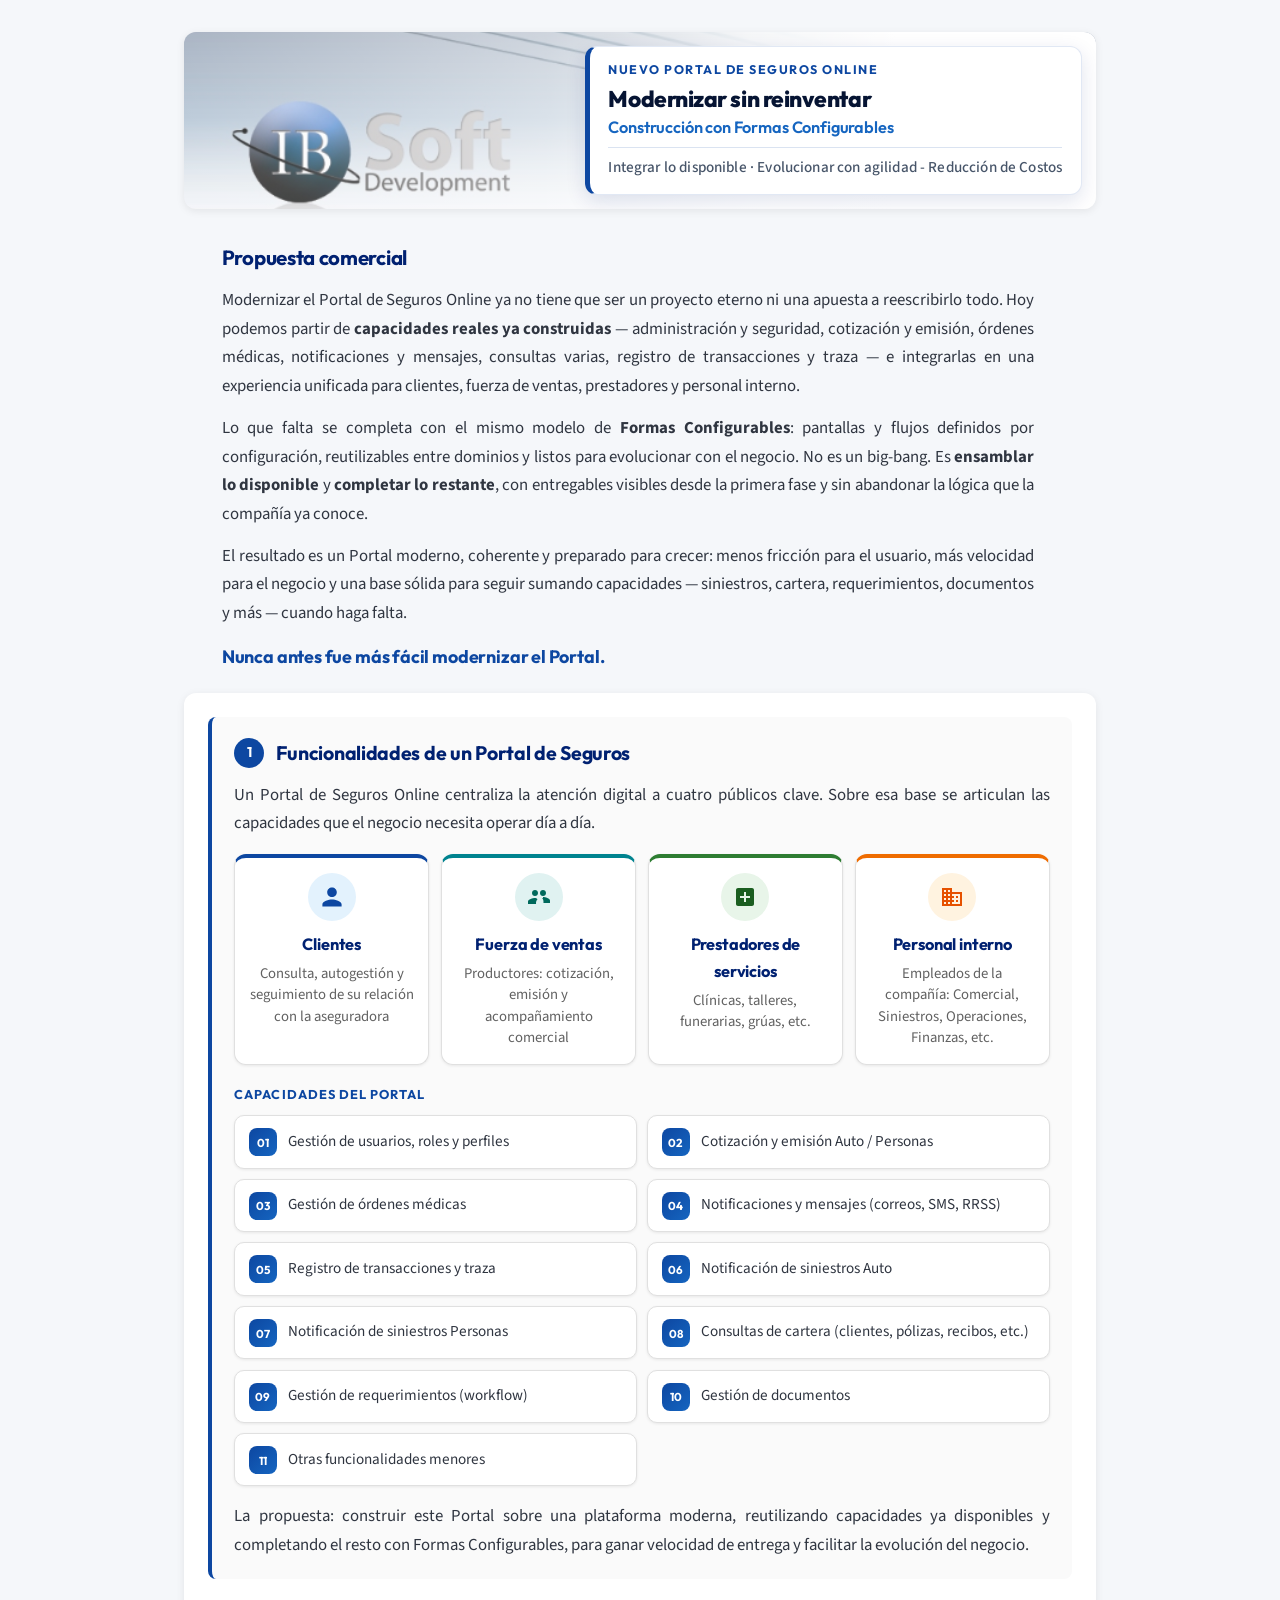
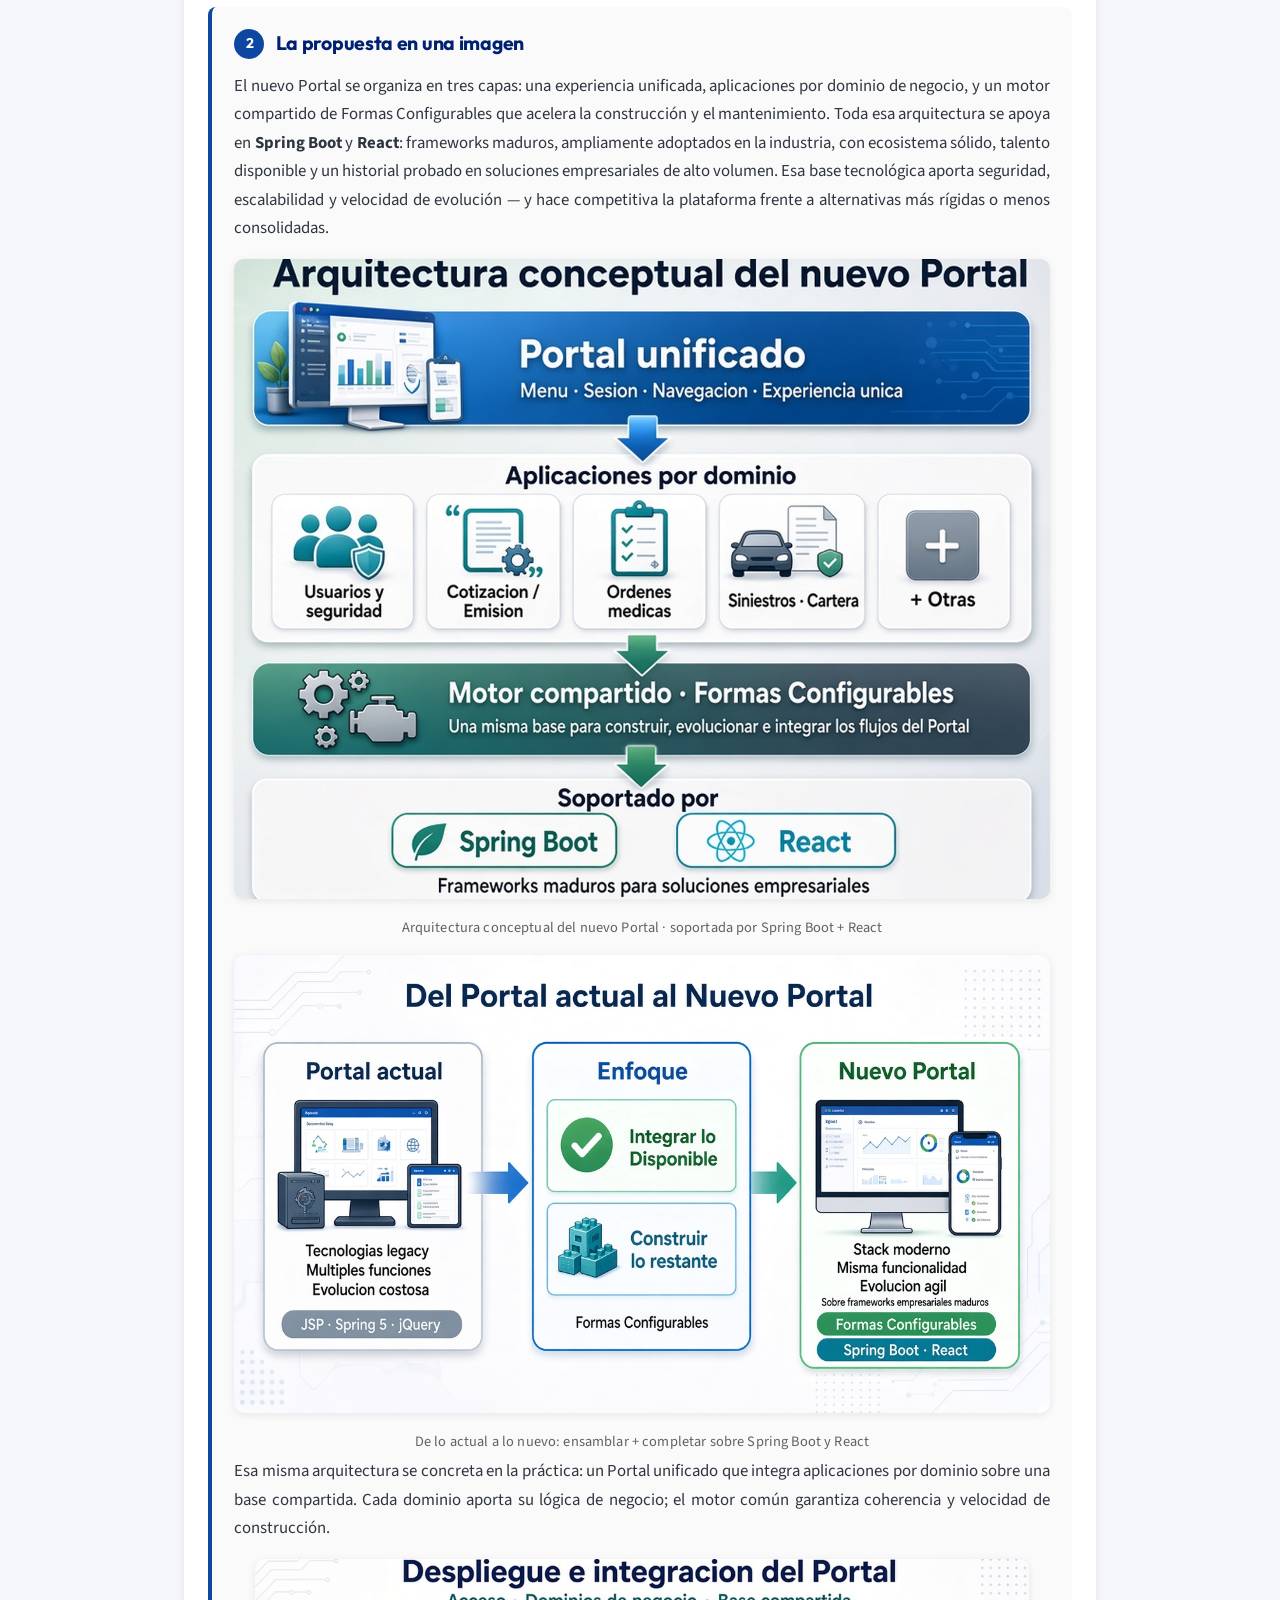
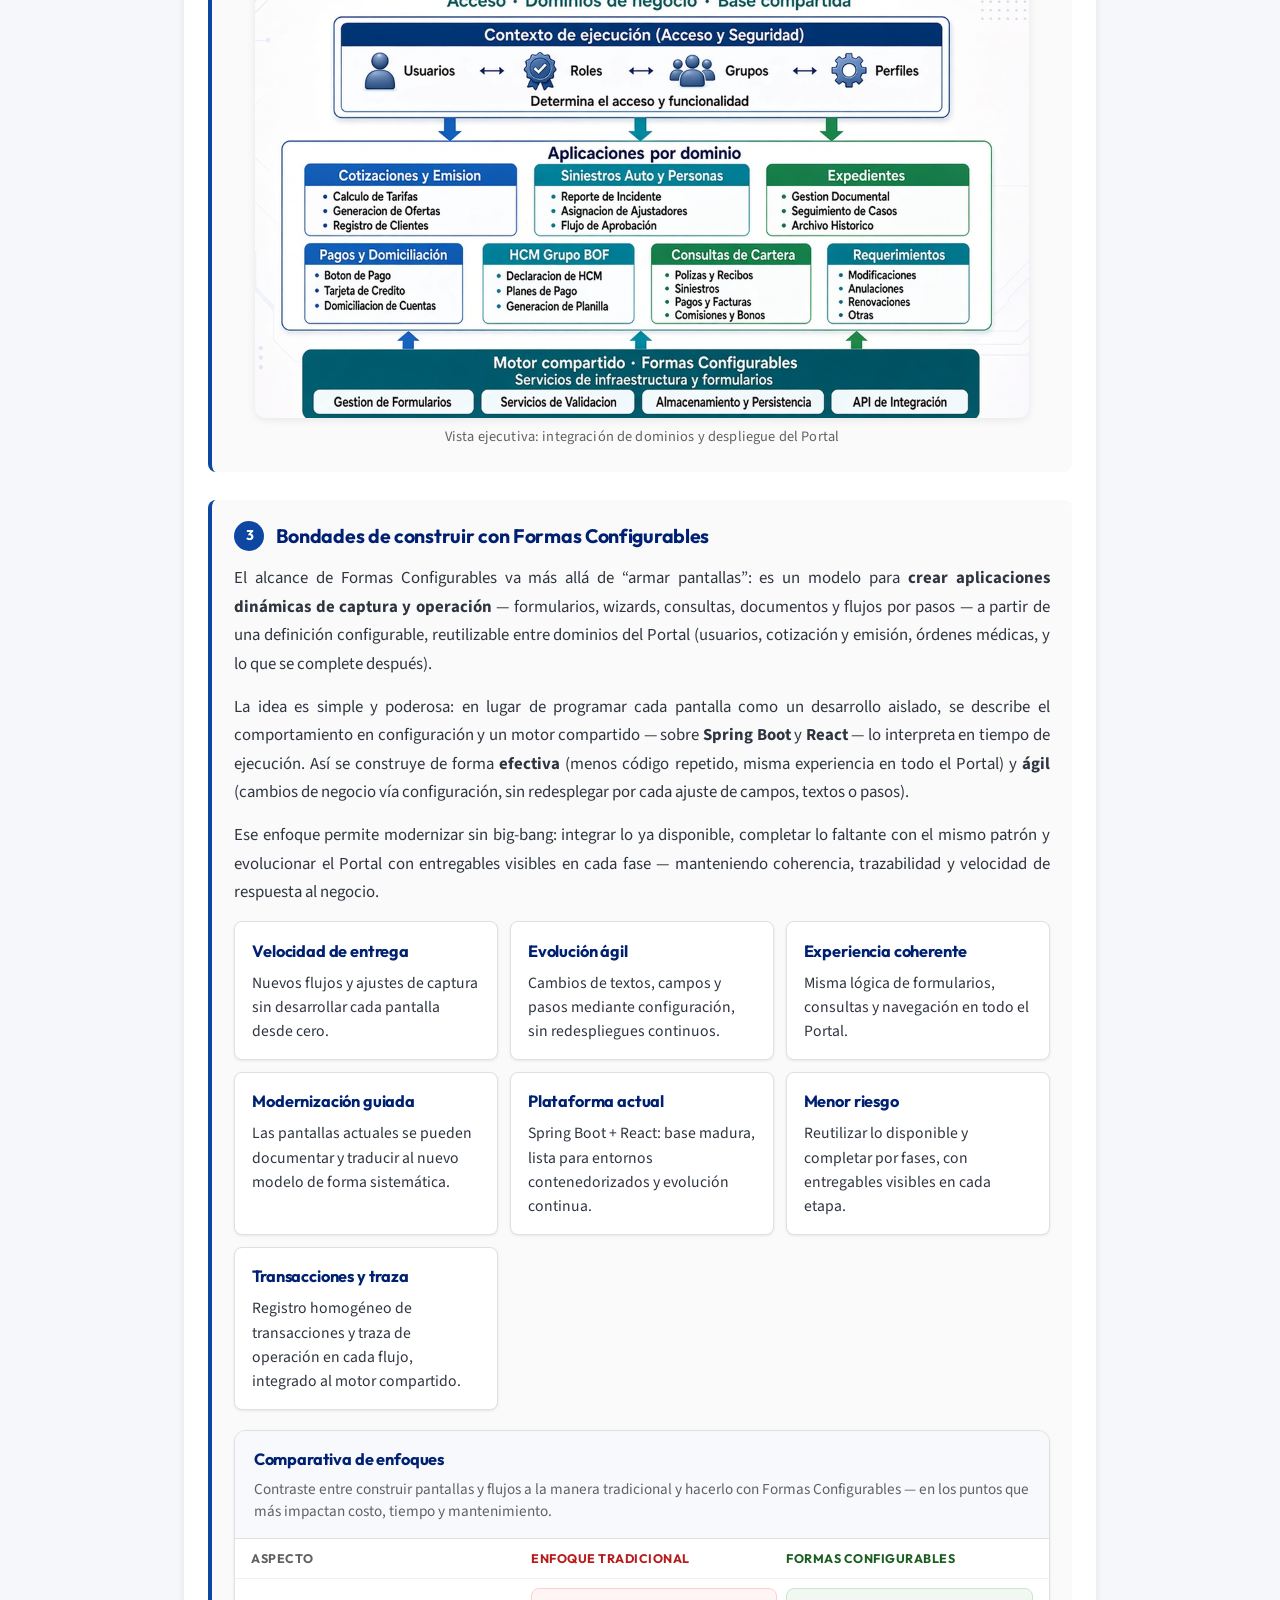
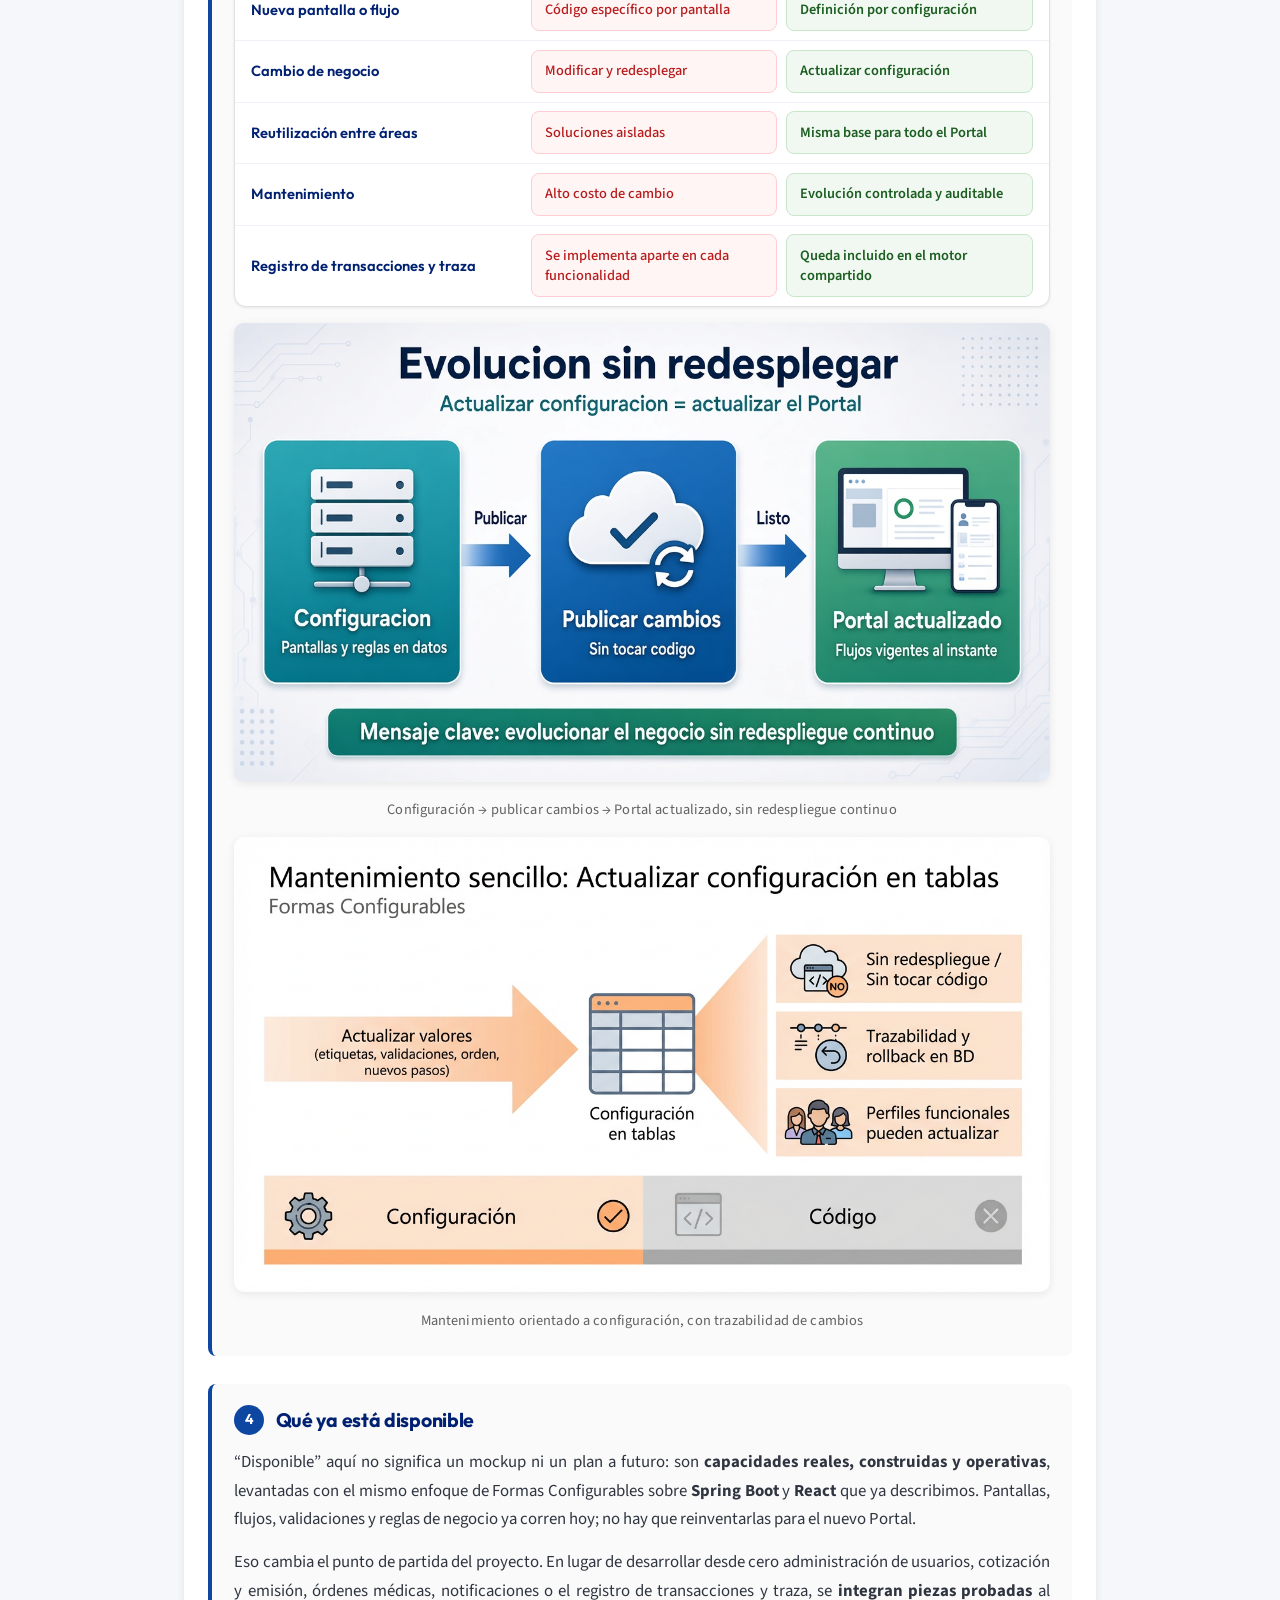
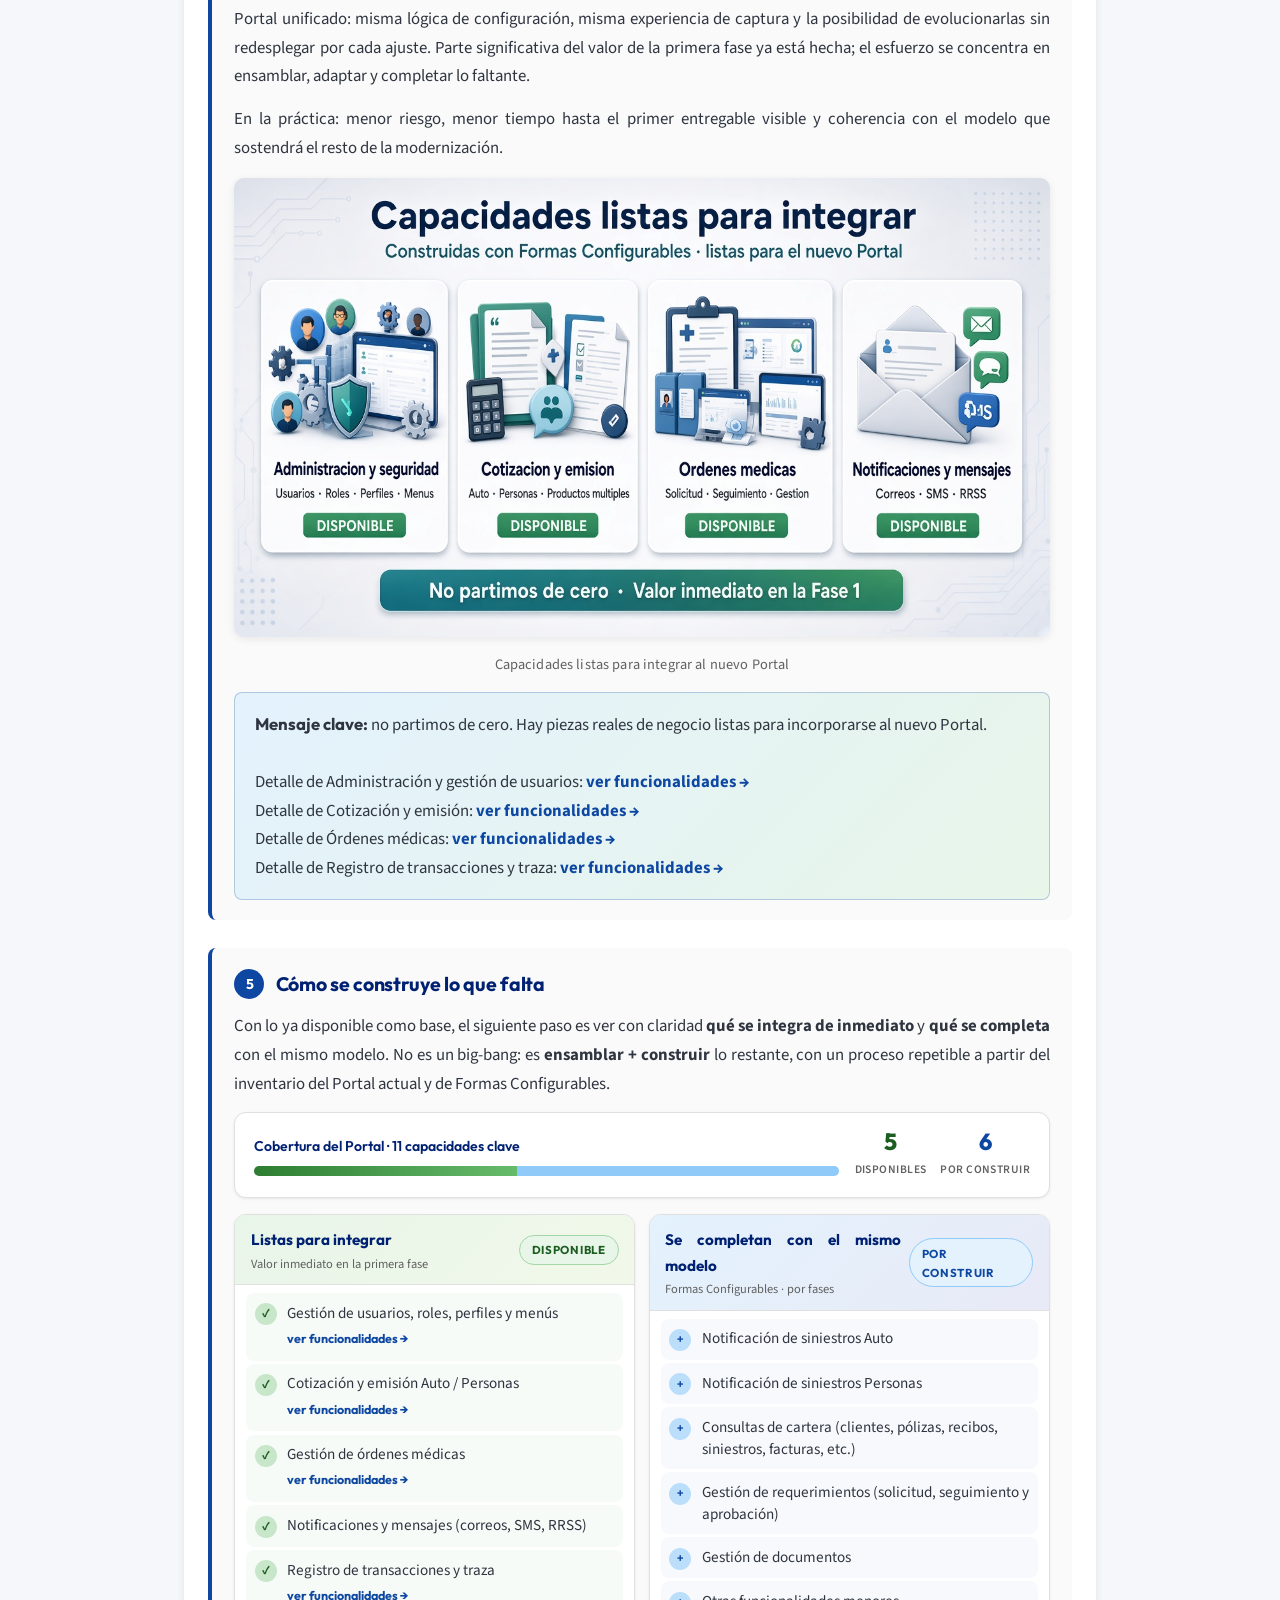
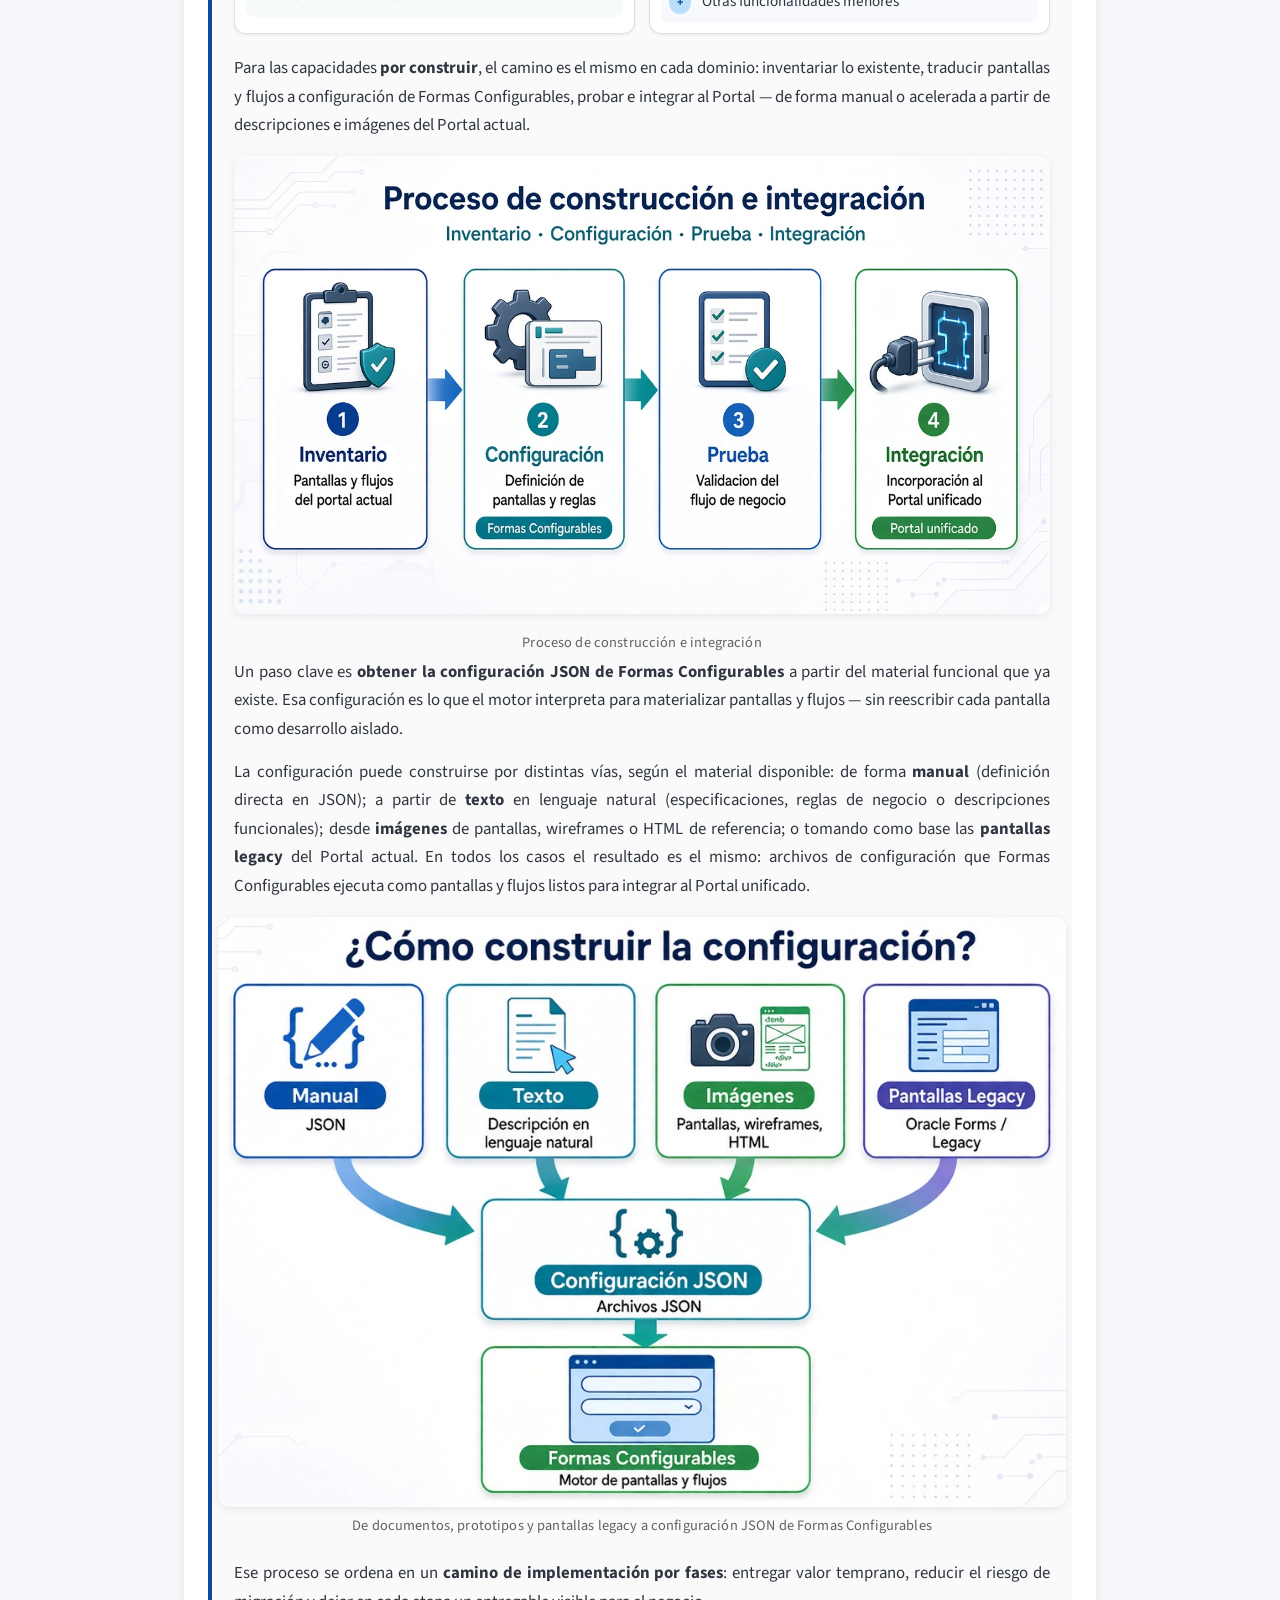
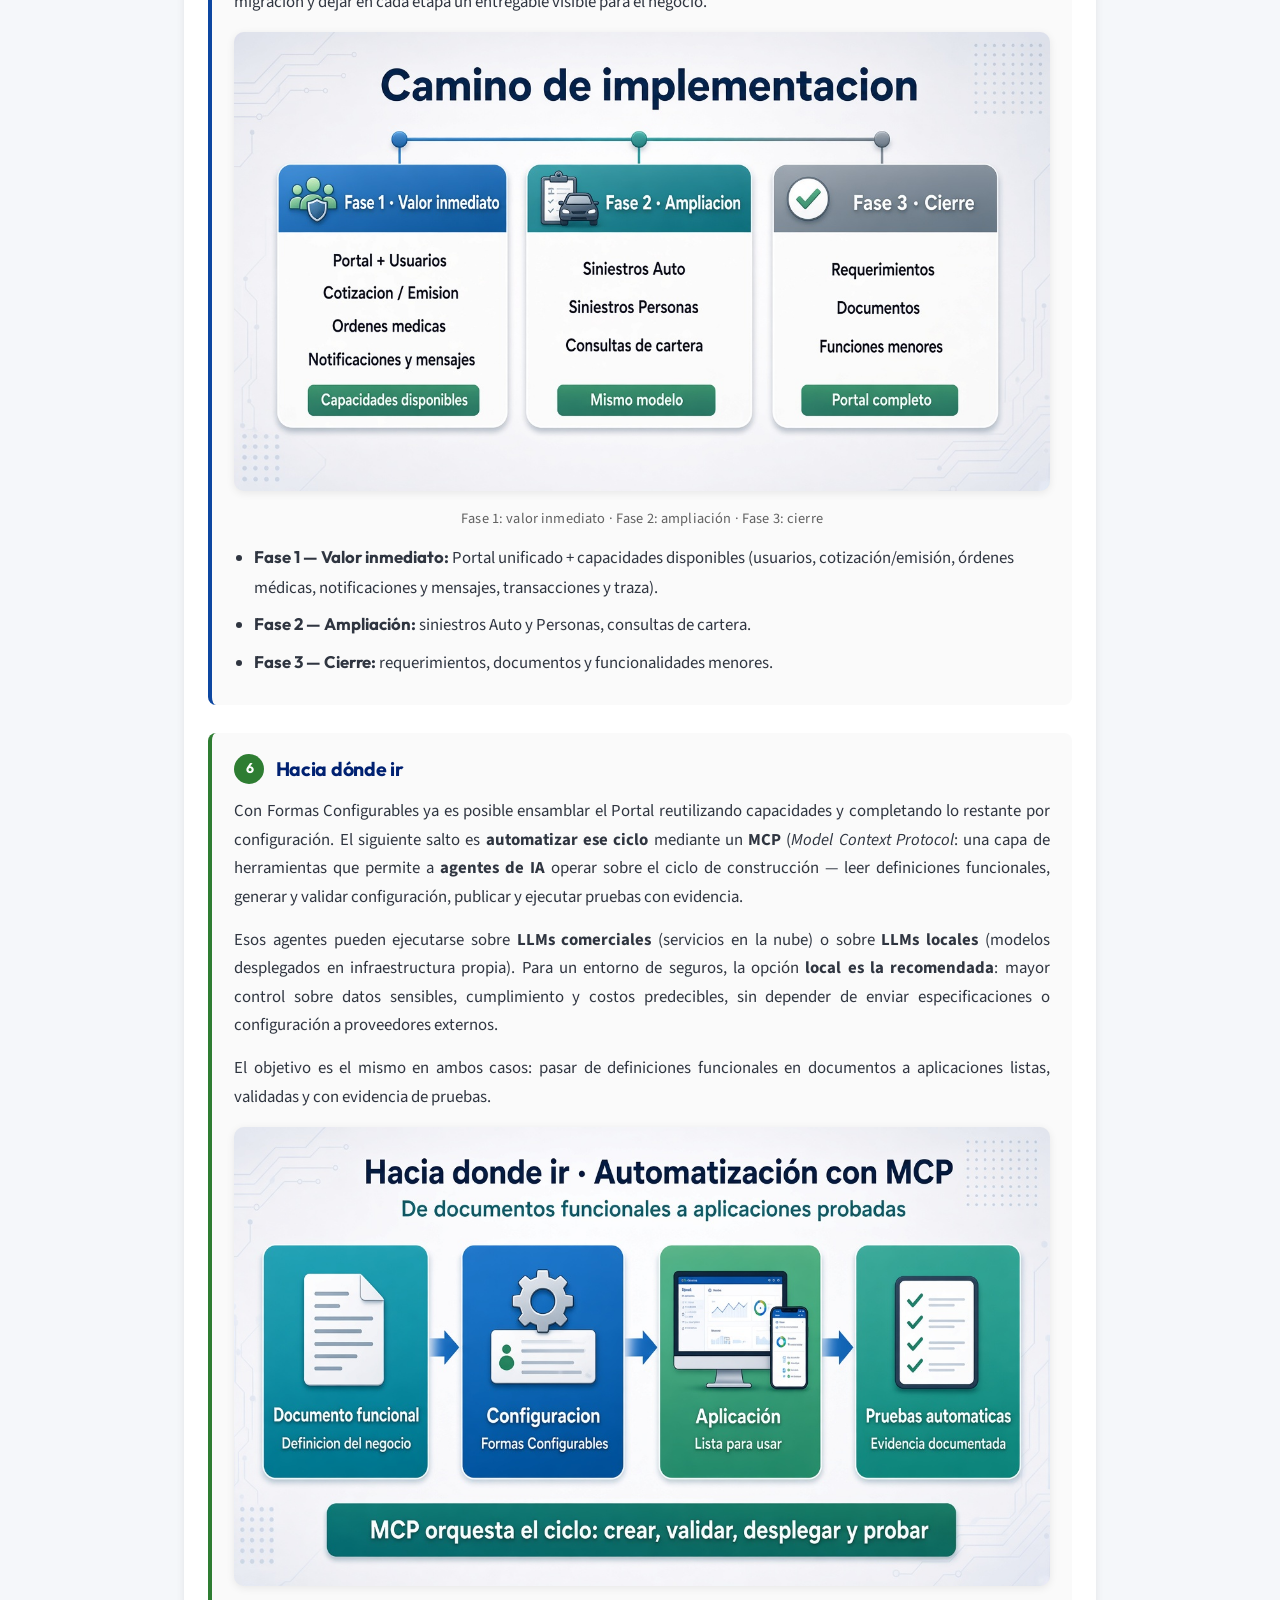
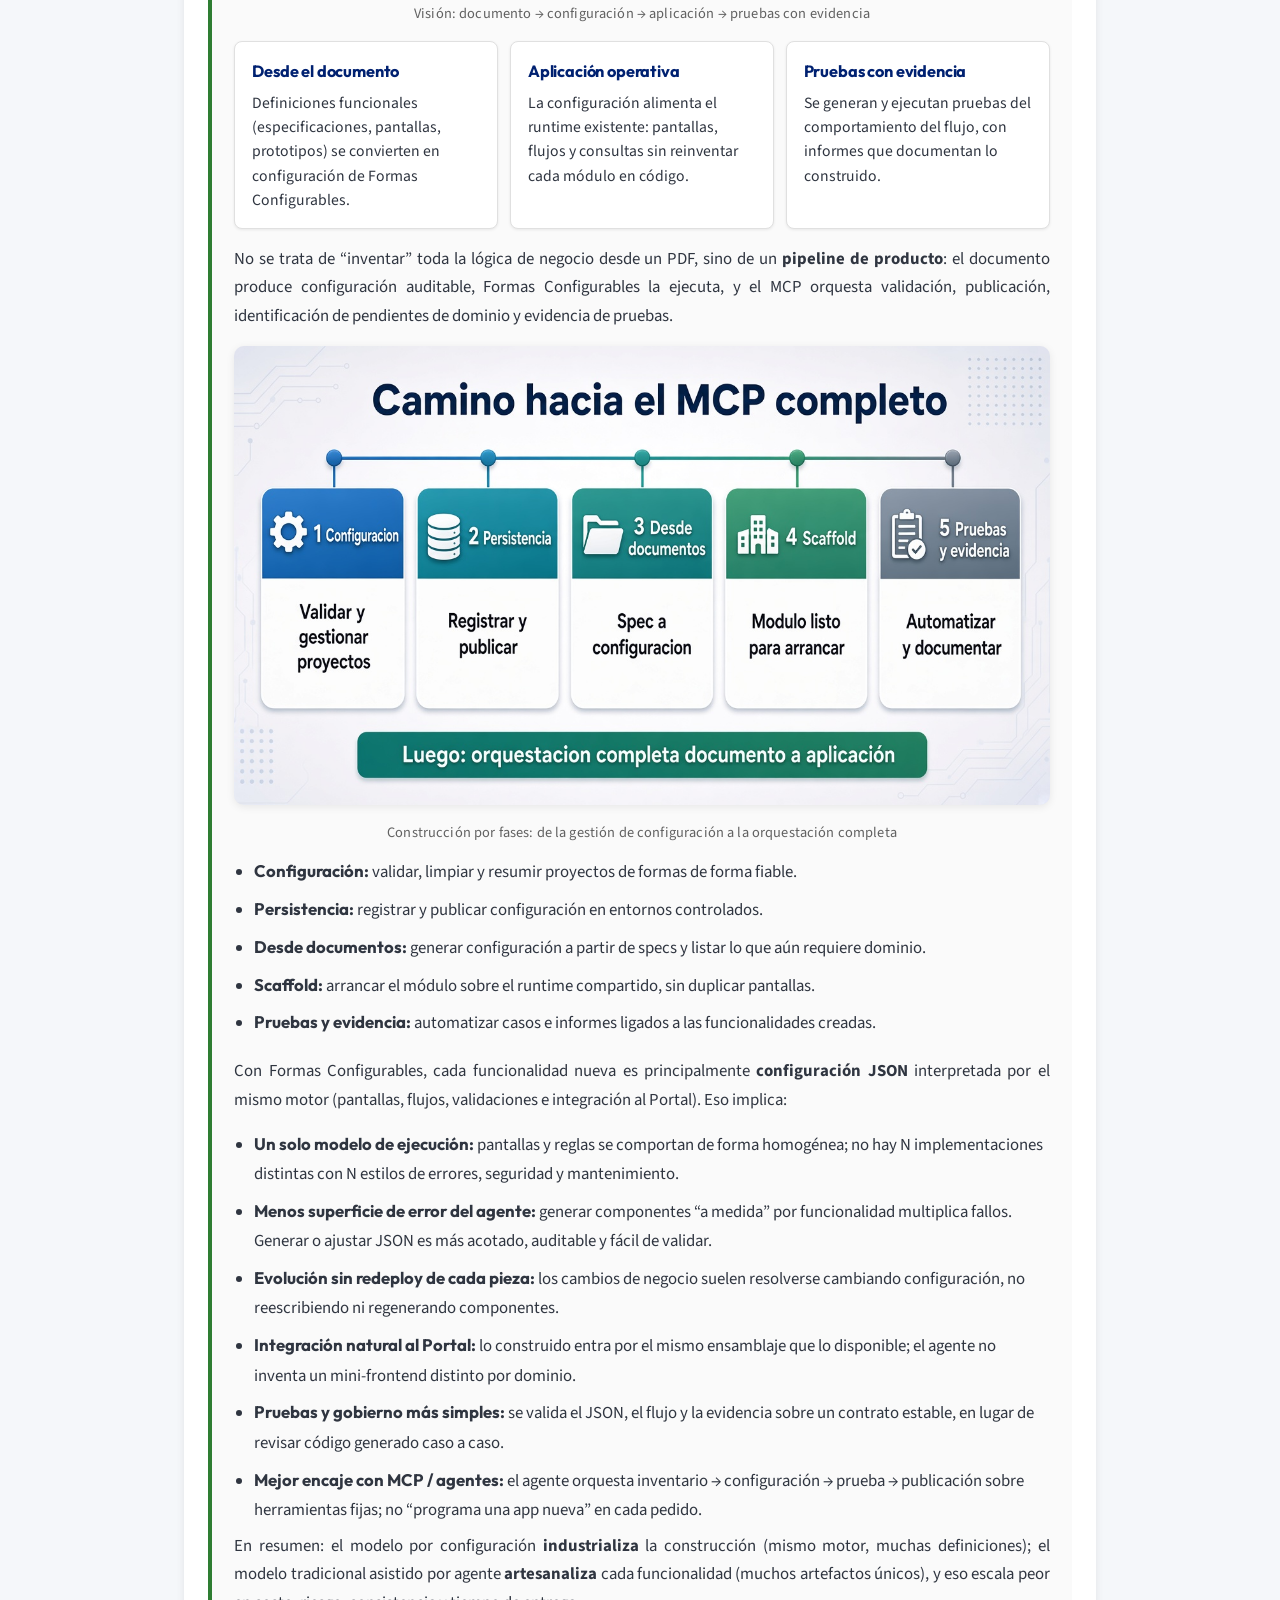
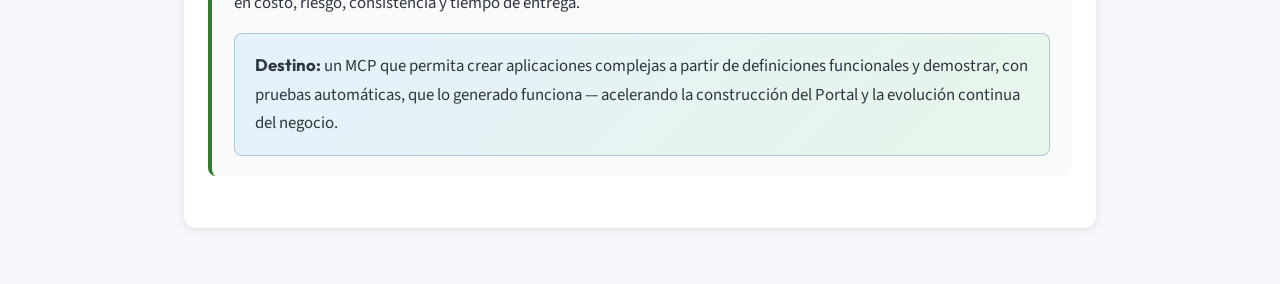
==== commit ad4006e7: "Carga de repos de Presentacion Portal" ====
--- a/portal/index.html
+++ b/portal/index.html
@@ -471,7 +471,7 @@
       background: #e3f2fd;
     }
     .coverage-summary .bar .done {
-      width: 40%;
+      width: 45%;
       background: linear-gradient(90deg, #2e7d32, #66bb6a);
     }
     .coverage-summary .bar .todo {
@@ -794,7 +794,8 @@
         Modernizar el Portal de Seguros Online ya no tiene que ser un proyecto
         eterno ni una apuesta a reescribirlo todo. Hoy podemos partir de
         <strong>capacidades reales ya construidas</strong> — administración y seguridad,
-        cotización y emisión, órdenes médicas, notificaciones y mensajes, consultas varias —
+        cotización y emisión, órdenes médicas, notificaciones y mensajes, consultas varias,
+        registro de transacciones y traza —
         e integrarlas en una experiencia unificada para clientes, fuerza de ventas,
         prestadores y personal interno.
       </p>
@@ -863,12 +864,13 @@
             <div class="capacidad"><span class="nro">02</span><span class="txt">Cotización y emisión Auto / Personas</span></div>
             <div class="capacidad"><span class="nro">03</span><span class="txt">Gestión de órdenes médicas</span></div>
             <div class="capacidad"><span class="nro">04</span><span class="txt">Notificaciones y mensajes (correos, SMS, RRSS)</span></div>
-            <div class="capacidad"><span class="nro">05</span><span class="txt">Notificación de siniestros Auto</span></div>
-            <div class="capacidad"><span class="nro">06</span><span class="txt">Notificación de siniestros Personas</span></div>
-            <div class="capacidad"><span class="nro">07</span><span class="txt">Consultas de cartera (clientes, pólizas, recibos, etc.)</span></div>
-            <div class="capacidad"><span class="nro">08</span><span class="txt">Gestión de requerimientos (workflow)</span></div>
-            <div class="capacidad"><span class="nro">09</span><span class="txt">Gestión de documentos</span></div>
-            <div class="capacidad"><span class="nro">10</span><span class="txt">Otras funcionalidades menores</span></div>
+            <div class="capacidad"><span class="nro">05</span><span class="txt">Registro de transacciones y traza</span></div>
+            <div class="capacidad"><span class="nro">06</span><span class="txt">Notificación de siniestros Auto</span></div>
+            <div class="capacidad"><span class="nro">07</span><span class="txt">Notificación de siniestros Personas</span></div>
+            <div class="capacidad"><span class="nro">08</span><span class="txt">Consultas de cartera (clientes, pólizas, recibos, etc.)</span></div>
+            <div class="capacidad"><span class="nro">09</span><span class="txt">Gestión de requerimientos (workflow)</span></div>
+            <div class="capacidad"><span class="nro">10</span><span class="txt">Gestión de documentos</span></div>
+            <div class="capacidad"><span class="nro">11</span><span class="txt">Otras funcionalidades menores</span></div>
           </div>
 
           <p style="margin-top: 1rem; margin-bottom: 0;">
@@ -958,6 +960,10 @@
               <h4>Menor riesgo</h4>
               <p>Reutilizar lo disponible y completar por fases, con entregables visibles en cada etapa.</p>
             </div>
+            <div class="benefit">
+              <h4>Transacciones y traza</h4>
+              <p>Registro homogéneo de transacciones y traza de operación en cada flujo, integrado al motor compartido.</p>
+            </div>
           </div>
 
           <div class="comparativa">
@@ -993,6 +999,11 @@
               <div class="aspect">Mantenimiento</div>
               <div class="cell trad">Alto costo de cambio</div>
               <div class="cell fc">Evolución controlada y auditable</div>
+            </div>
+            <div class="comparativa-row">
+              <div class="aspect">Registro de transacciones y traza</div>
+              <div class="cell trad">Se implementa aparte en cada funcionalidad</div>
+              <div class="cell fc">Queda incluido en el motor compartido</div>
             </div>
           </div>
 
@@ -1018,7 +1029,8 @@
           </p>
           <p>
             Eso cambia el punto de partida del proyecto. En lugar de desarrollar desde cero
-            administración de usuarios, cotización y emisión, órdenes médicas o notificaciones,
+            administración de usuarios, cotización y emisión, órdenes médicas, notificaciones
+            o el registro de transacciones y traza,
             se <strong>integran piezas probadas</strong> al Portal unificado: misma lógica de
             configuración, misma experiencia de captura y la posibilidad de evolucionarlas
             sin redesplegar por cada ajuste. Parte significativa del valor de la primera fase
@@ -1029,7 +1041,7 @@
             y coherencia con el modelo que sostendrá el resto de la modernización.
           </p>
           <figure class="figure">
-            <img src="assets/capacidades-disponibles.png" alt="Cuatro capacidades disponibles: administración y seguridad, cotización y emisión, órdenes médicas, notificaciones y mensajes">
+            <img src="assets/capacidades-disponibles.png" alt="Capacidades disponibles para integrar al nuevo Portal">
             <figcaption class="caption">Capacidades listas para integrar al nuevo Portal</figcaption>
           </figure>
           <div class="message-box">
@@ -1044,6 +1056,9 @@
             <br>
             Detalle de Órdenes médicas:
             <a href="ordenes_medicas/index.html" style="color:#0d47a1; font-weight:700; text-decoration:none;">ver funcionalidades →</a>
+            <br>
+            Detalle de Registro de transacciones y traza:
+            <a href="transacciones/index.html" style="color:#0d47a1; font-weight:700; text-decoration:none;">ver funcionalidades →</a>
           </div>
         </section>
 
@@ -1060,15 +1075,15 @@
 
           <div class="coverage-summary">
             <div class="bar-wrap">
-              <div class="bar-label">Cobertura del Portal · 10 capacidades clave</div>
-              <div class="bar" role="img" aria-label="4 disponibles de 10">
+              <div class="bar-label">Cobertura del Portal · 11 capacidades clave</div>
+              <div class="bar" role="img" aria-label="5 disponibles de 11">
                 <span class="done"></span>
                 <span class="todo"></span>
               </div>
             </div>
             <div class="counts">
               <div class="count ok">
-                <span class="n">4</span>
+                <span class="n">5</span>
                 <span class="l">Disponibles</span>
               </div>
               <div class="count build">
@@ -1115,6 +1130,13 @@
                     <div class="item-title">Notificaciones y mensajes (correos, SMS, RRSS)</div>
                   </div>
                 </li>
+                <li>
+                  <span class="mark" aria-hidden="true">✓</span>
+                  <div class="item">
+                    <div class="item-title">Registro de transacciones y traza</div>
+                    <a class="item-link" href="transacciones/index.html">ver funcionalidades →</a>
+                  </div>
+                </li>
               </ul>
             </div>
 
@@ -1196,7 +1218,7 @@
             <figcaption class="caption">Fase 1: valor inmediato · Fase 2: ampliación · Fase 3: cierre</figcaption>
           </figure>
           <ul class="cta-list">
-            <li><strong>Fase 1 — Valor inmediato:</strong> Portal unificado + capacidades disponibles (usuarios, cotización/emisión, órdenes médicas, notificaciones y mensajes).</li>
+            <li><strong>Fase 1 — Valor inmediato:</strong> Portal unificado + capacidades disponibles (usuarios, cotización/emisión, órdenes médicas, notificaciones y mensajes, transacciones y traza).</li>
             <li><strong>Fase 2 — Ampliación:</strong> siniestros Auto y Personas, consultas de cartera.</li>
             <li><strong>Fase 3 — Cierre:</strong> requerimientos, documentos y funcionalidades menores.</li>
           </ul>
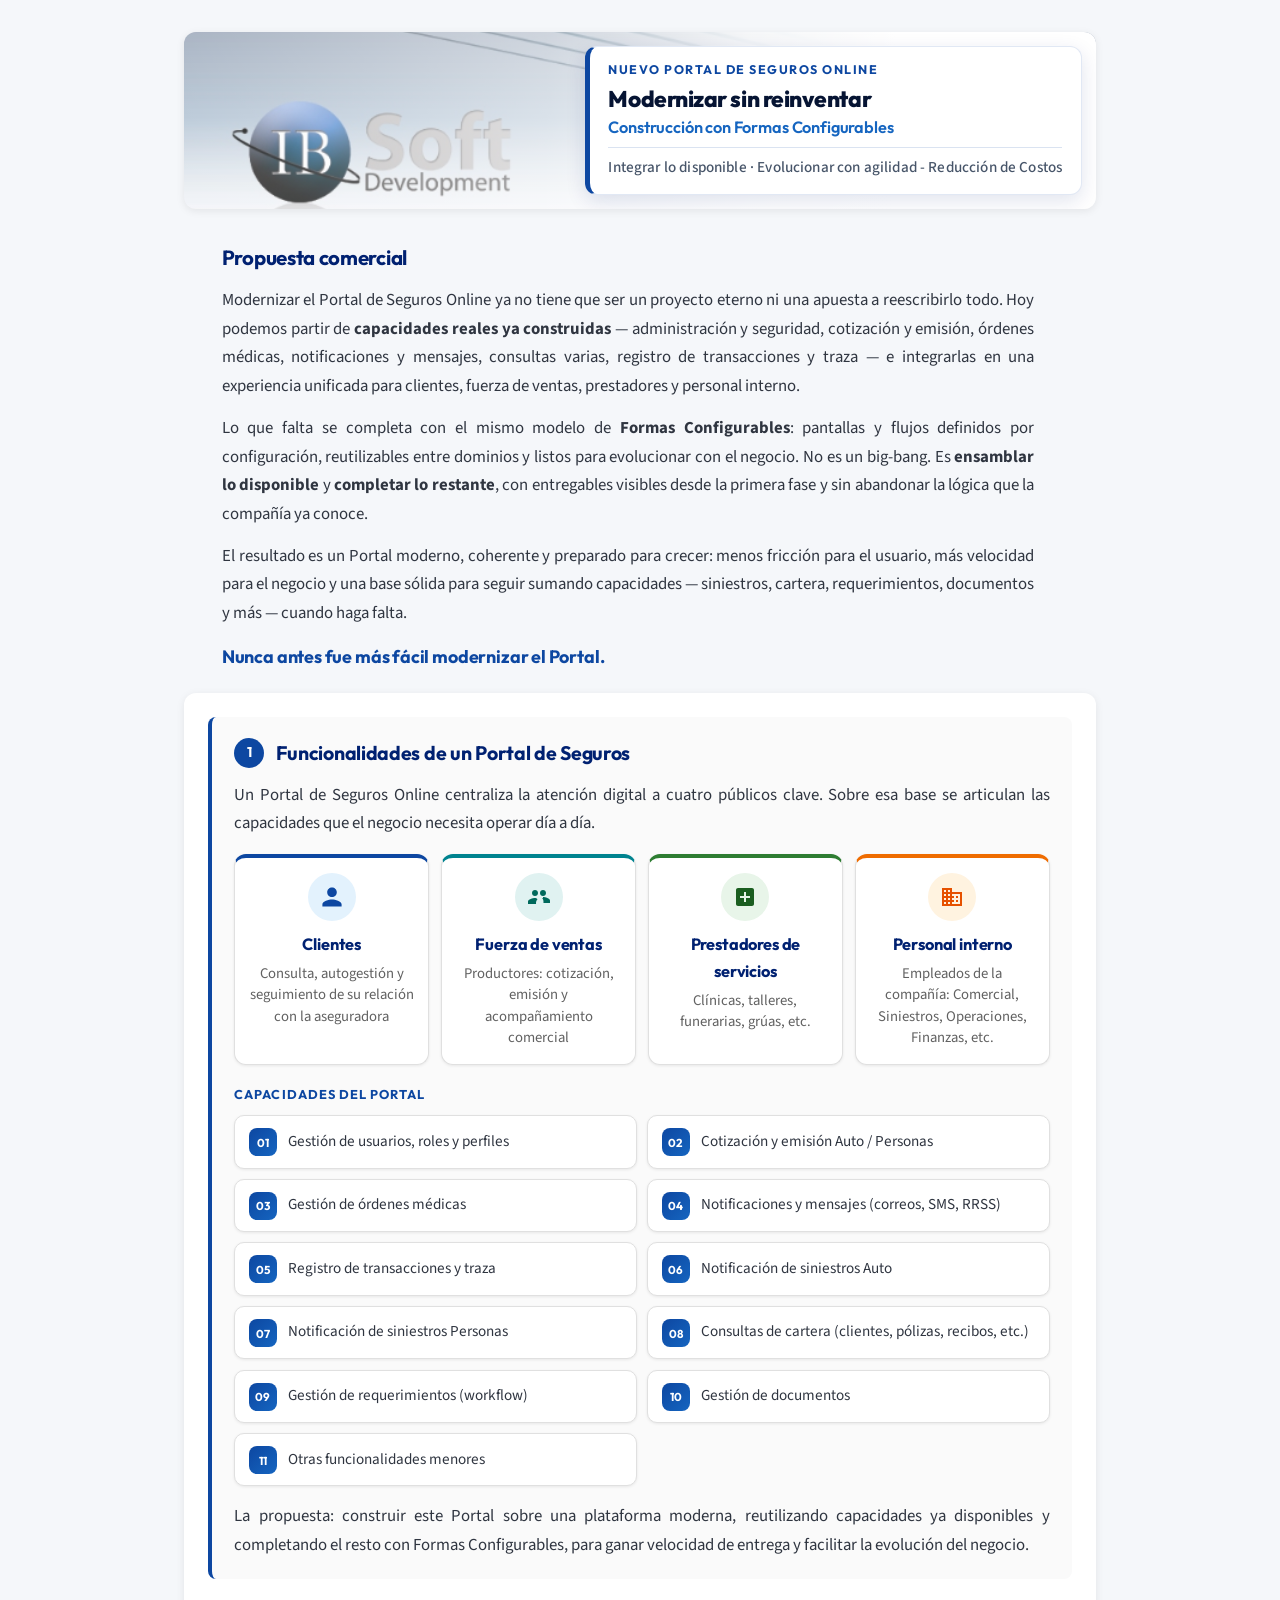
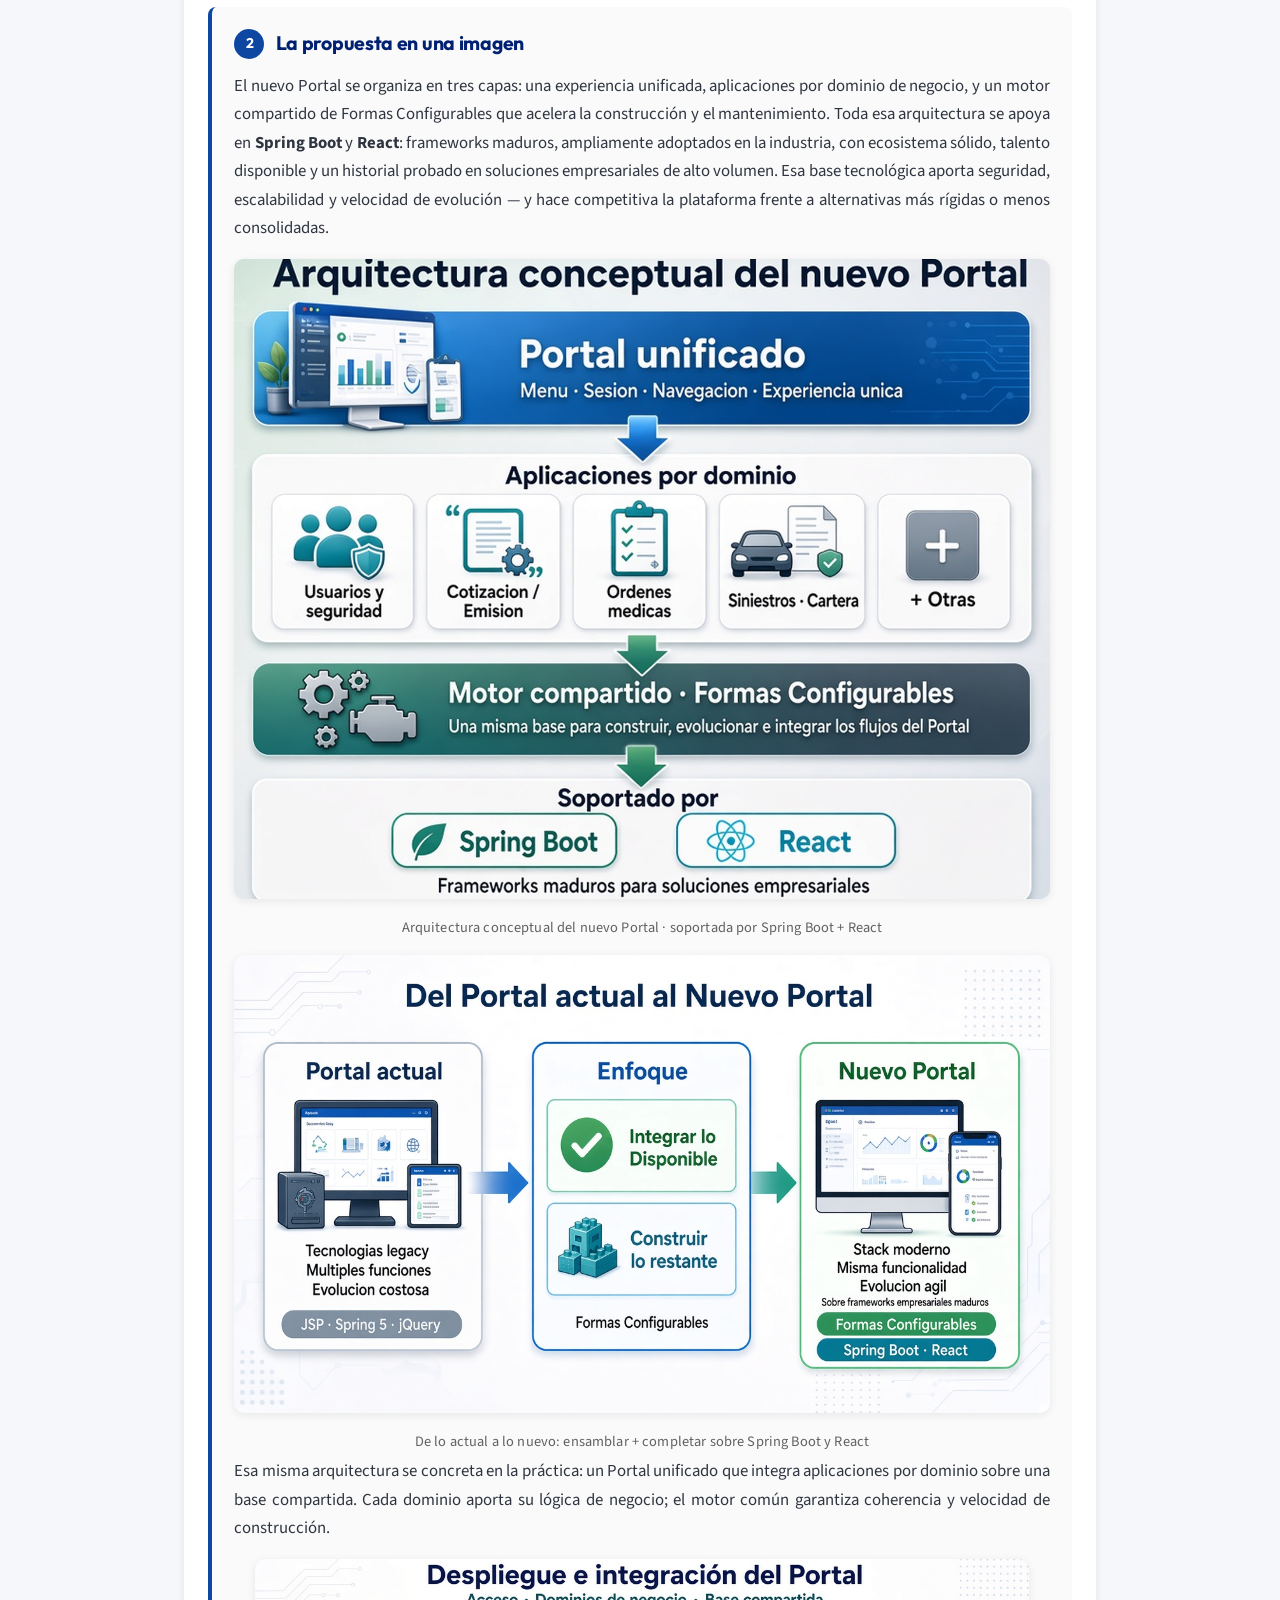
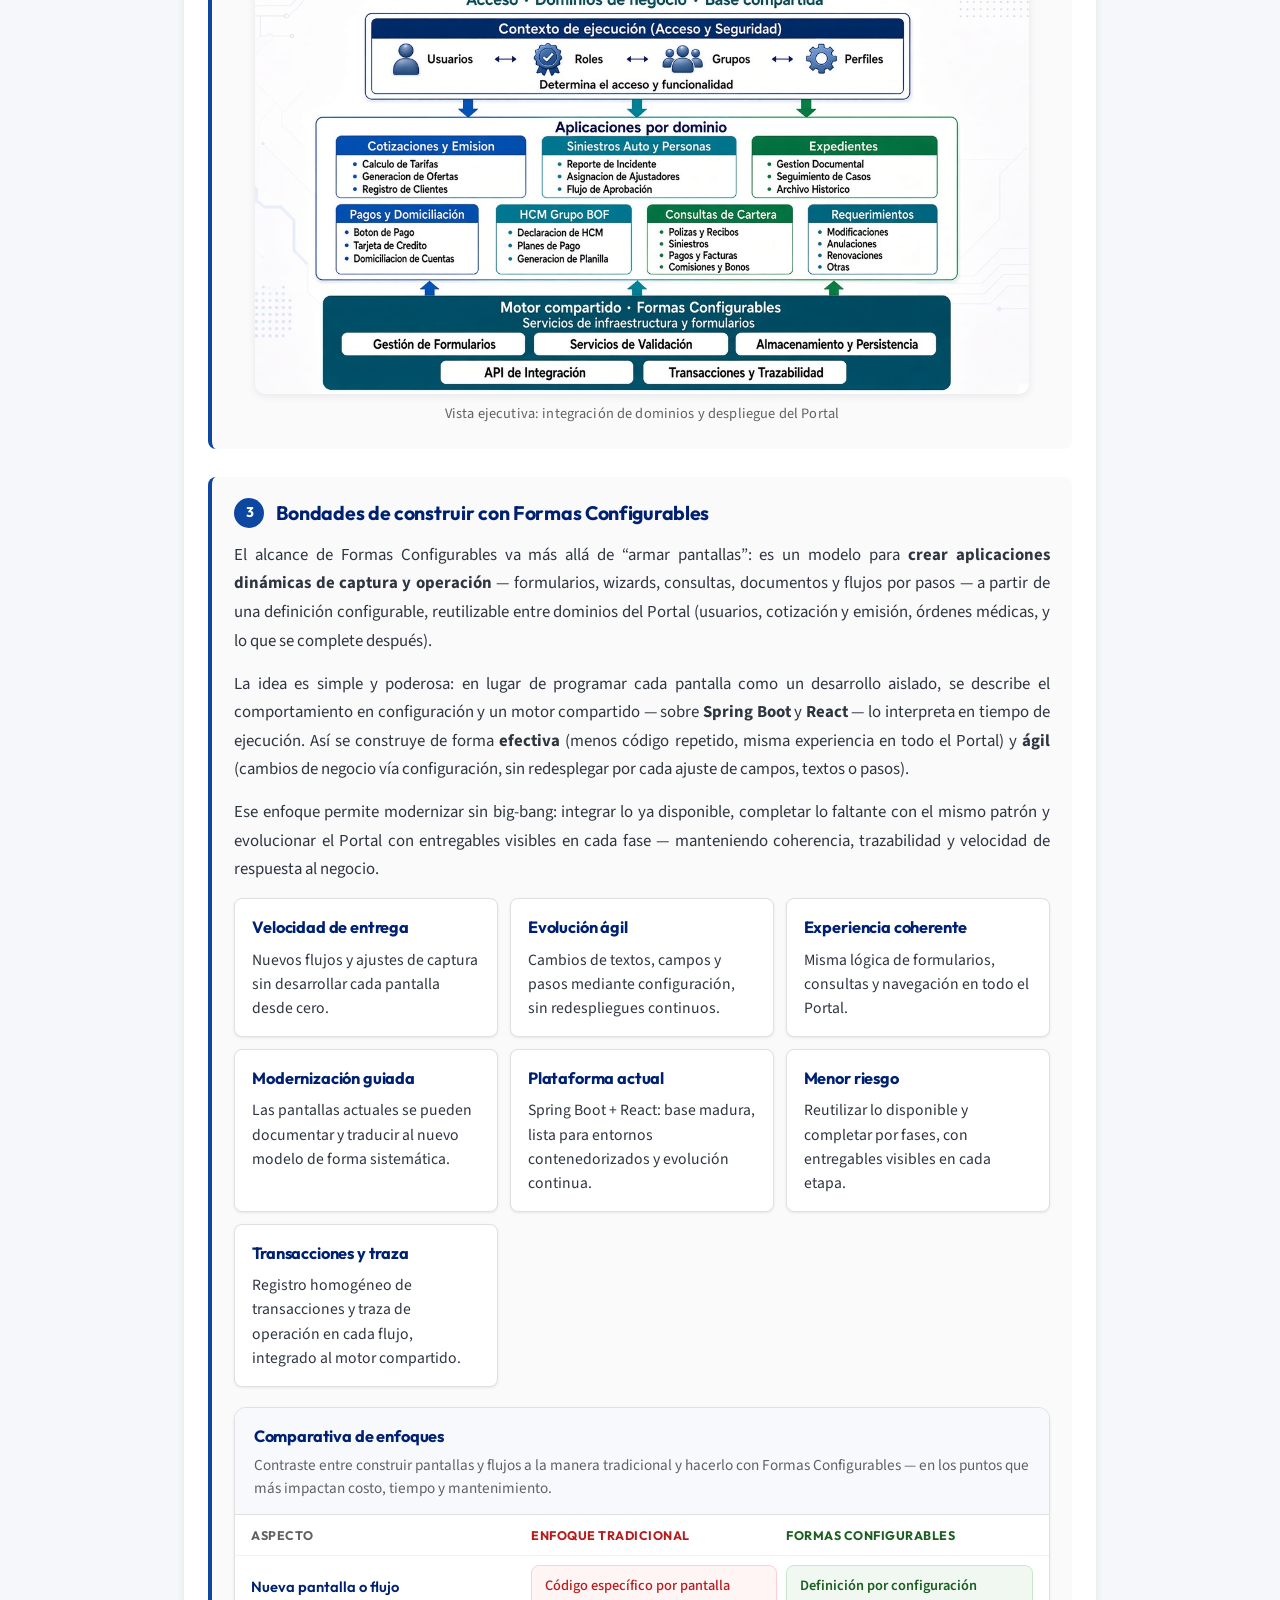
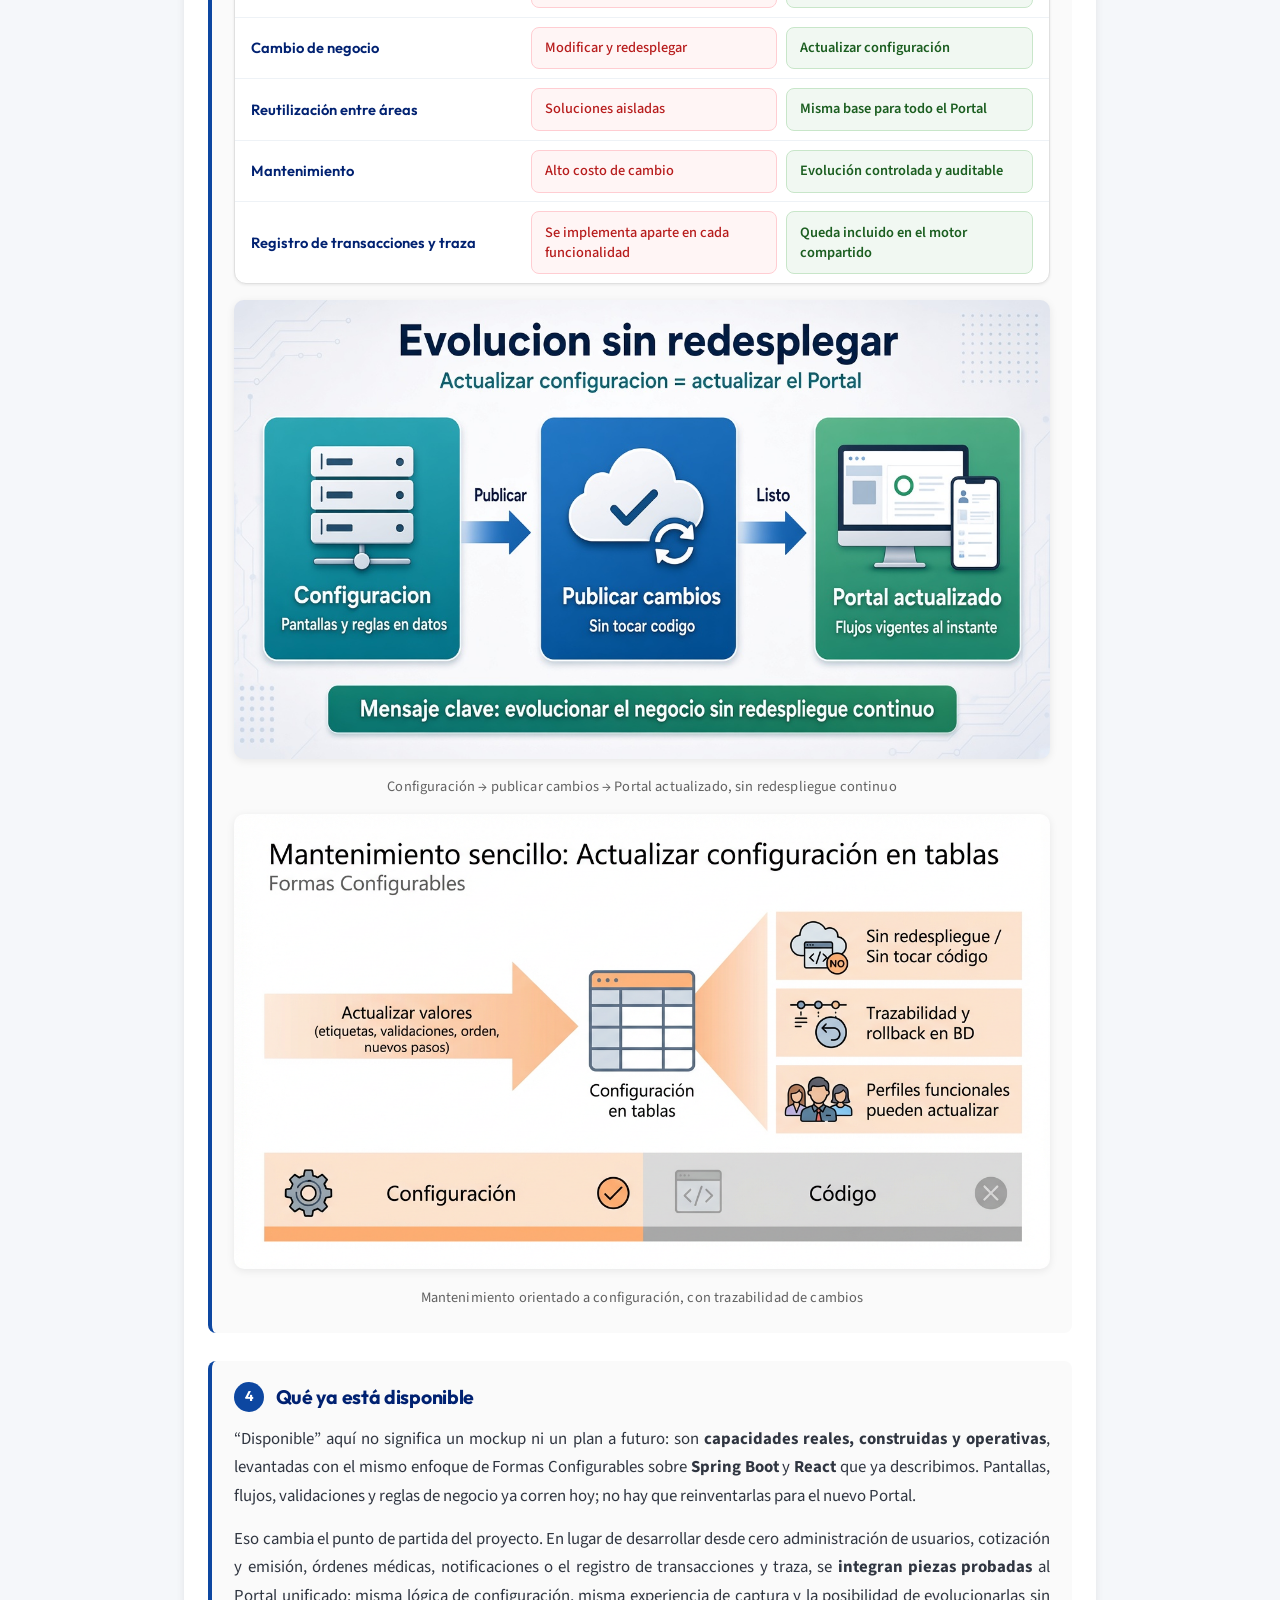
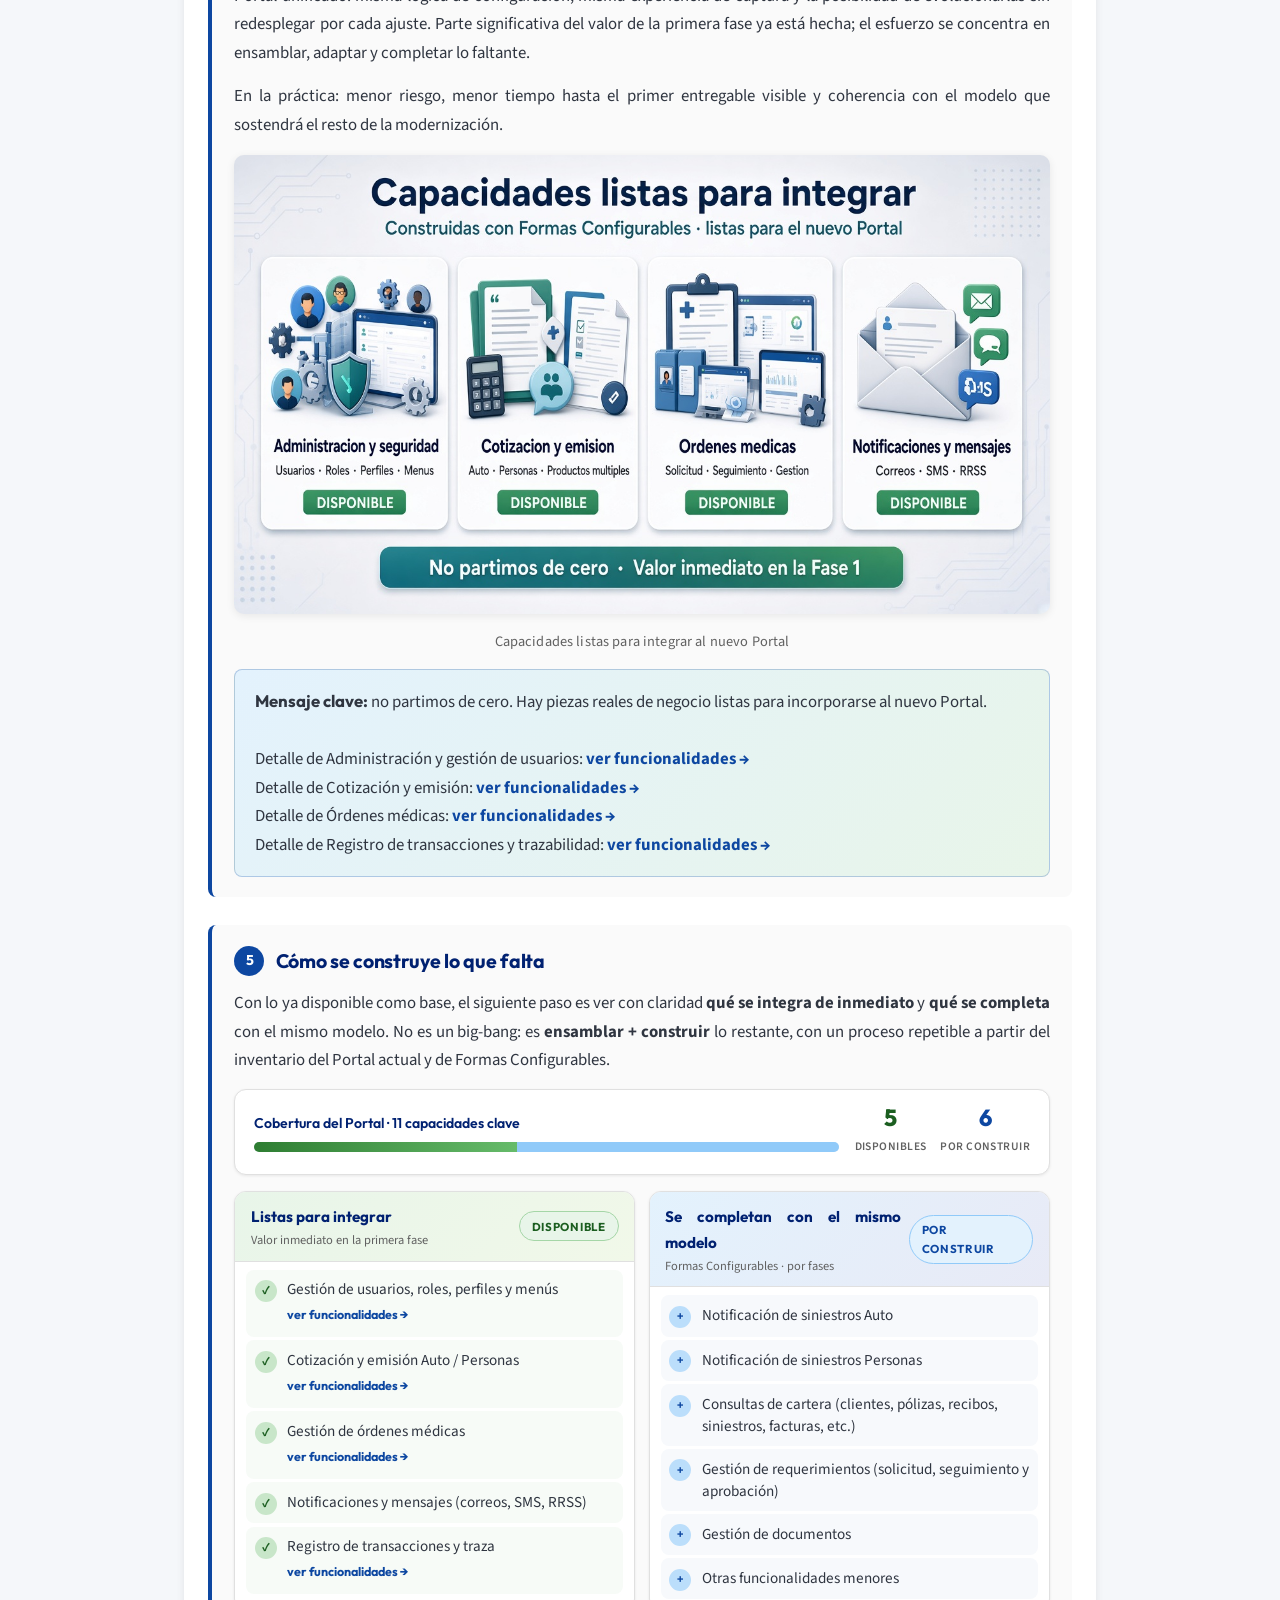
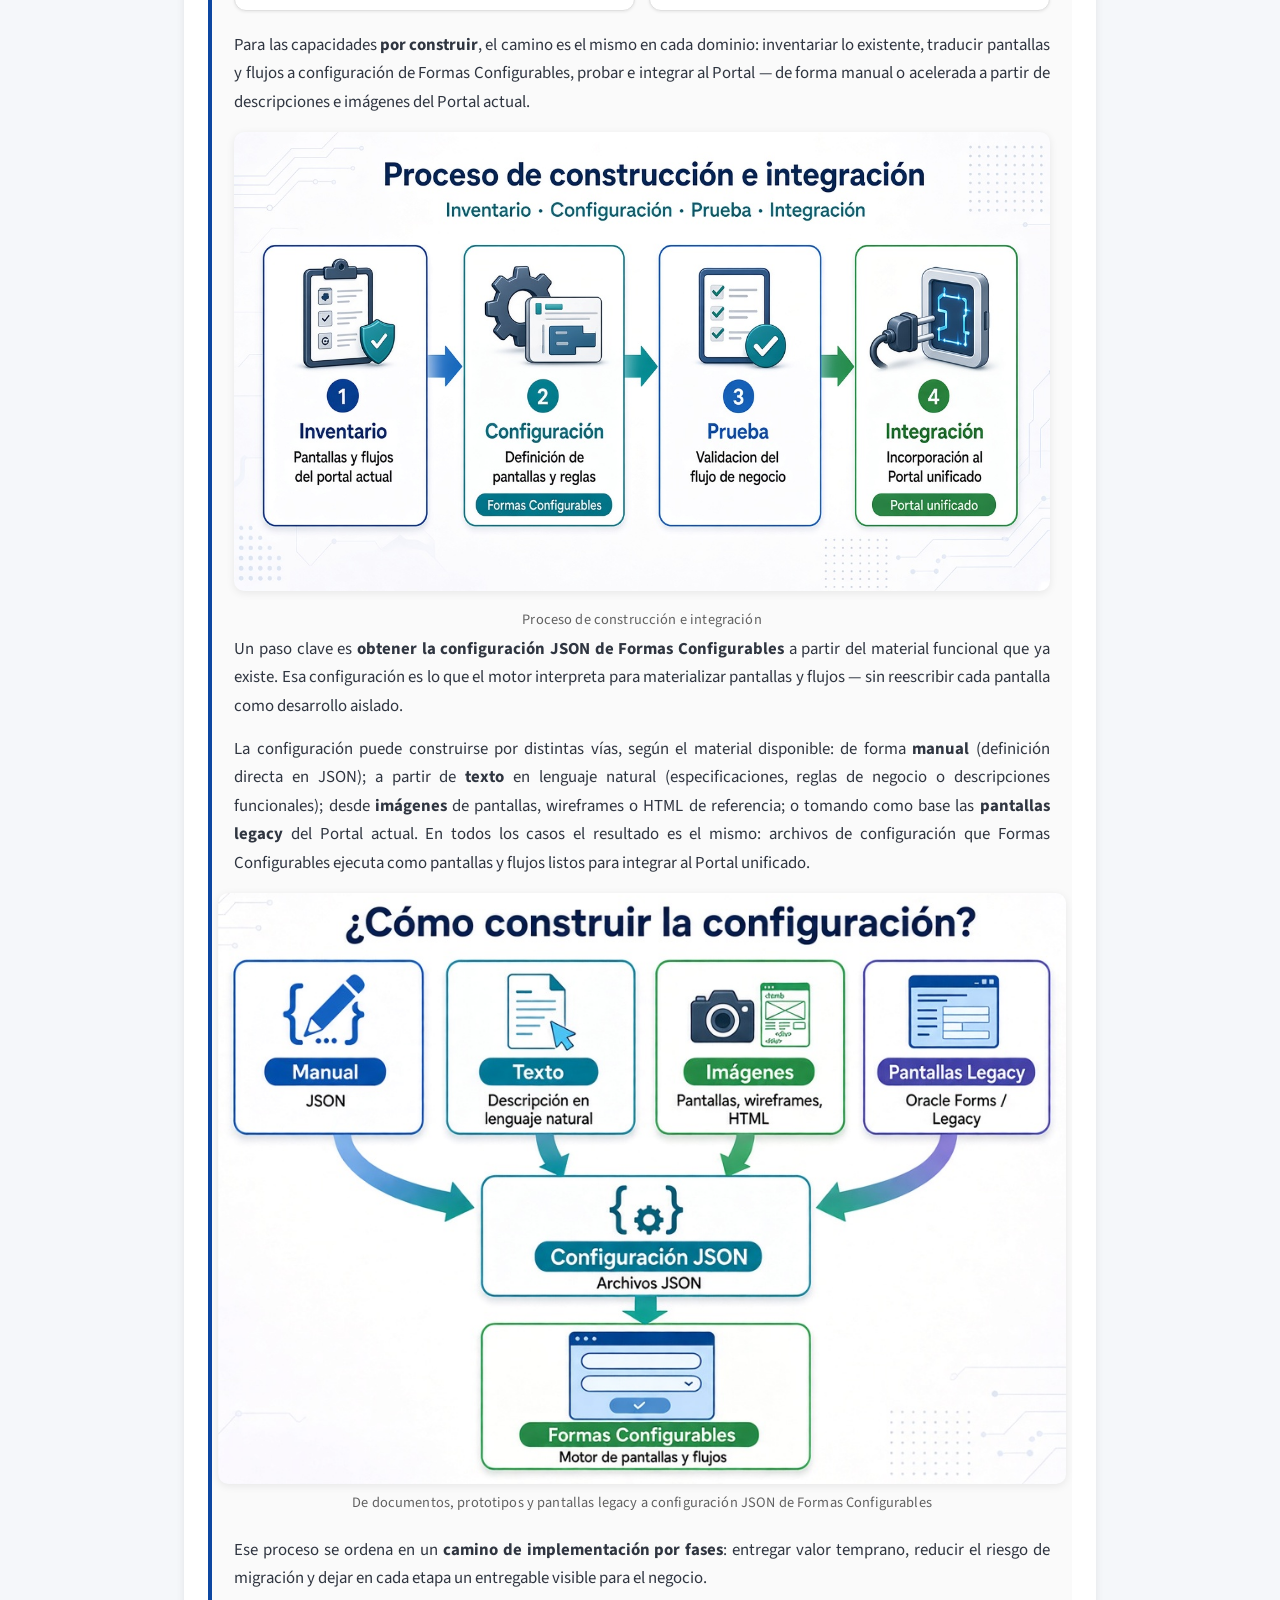
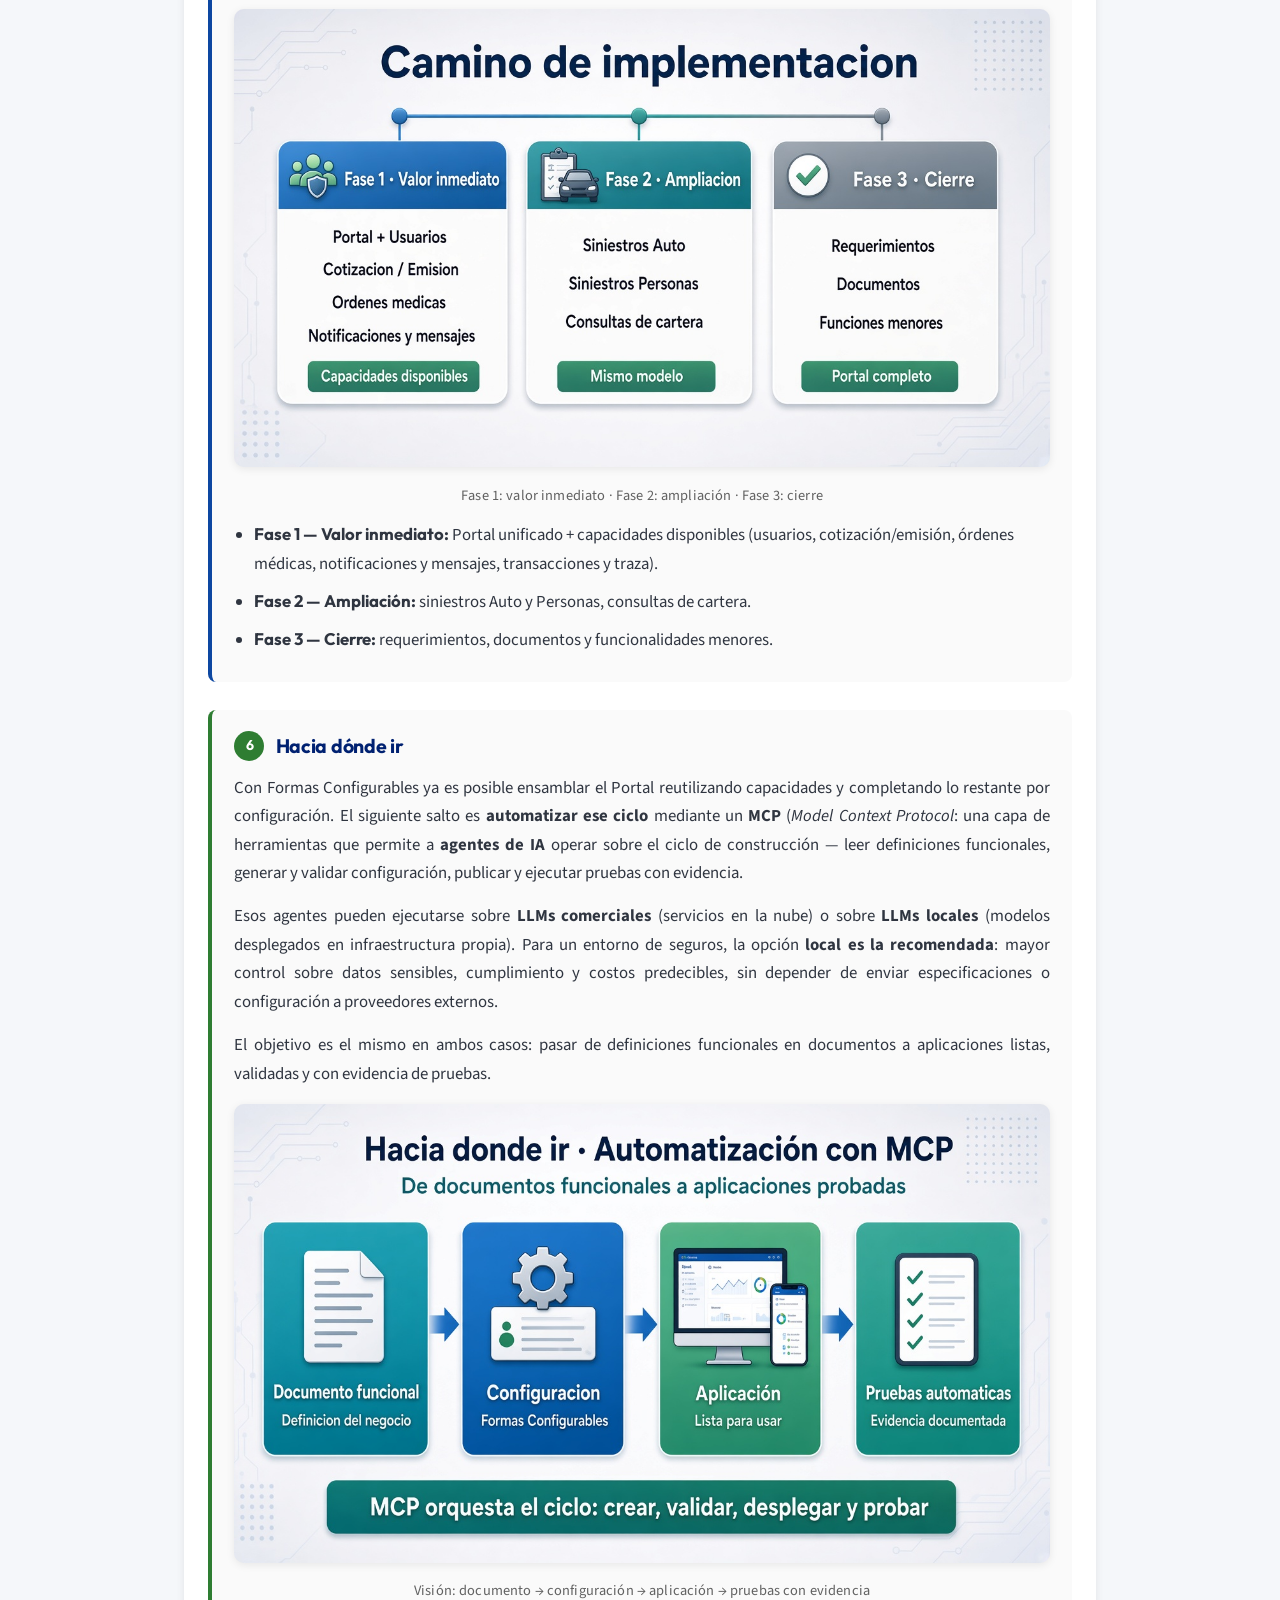
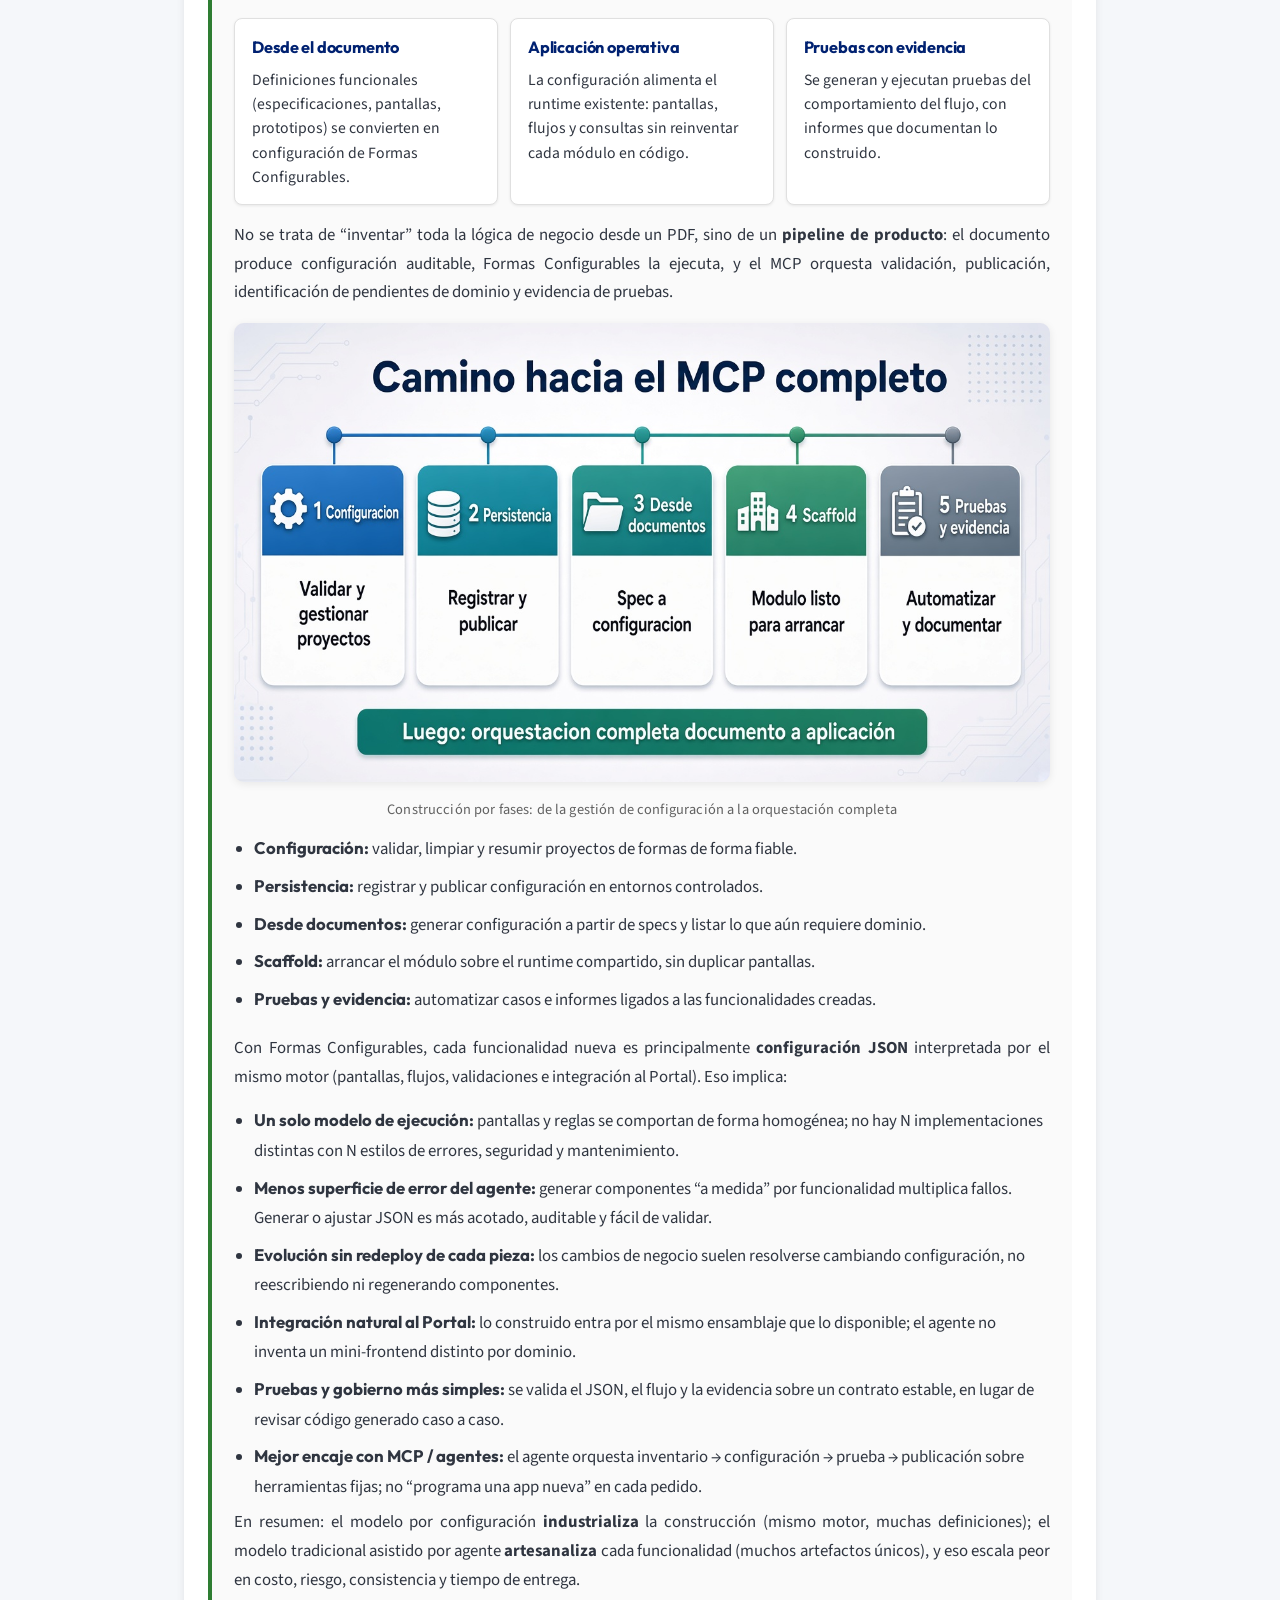
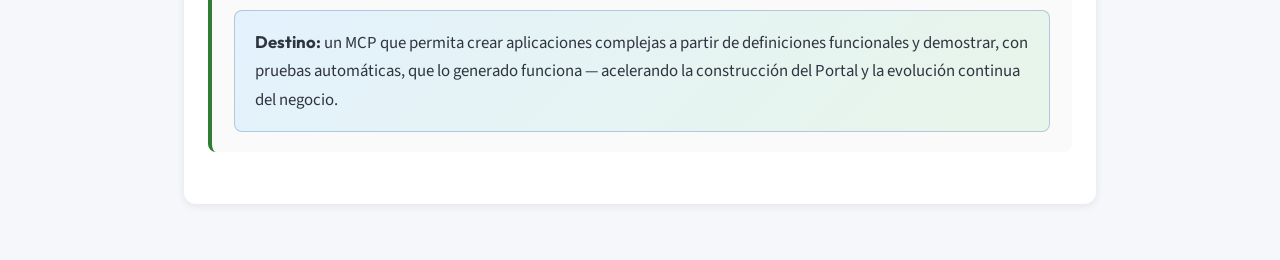
==== commit 834f2194: "Ajustes Presentacion Portal" ====
--- a/portal/index.html
+++ b/portal/index.html
@@ -1057,7 +1057,7 @@
             Detalle de Órdenes médicas:
             <a href="ordenes_medicas/index.html" style="color:#0d47a1; font-weight:700; text-decoration:none;">ver funcionalidades →</a>
             <br>
-            Detalle de Registro de transacciones y traza:
+            Detalle de Registro de transacciones y trazabilidad:
             <a href="transacciones/index.html" style="color:#0d47a1; font-weight:700; text-decoration:none;">ver funcionalidades →</a>
           </div>
         </section>
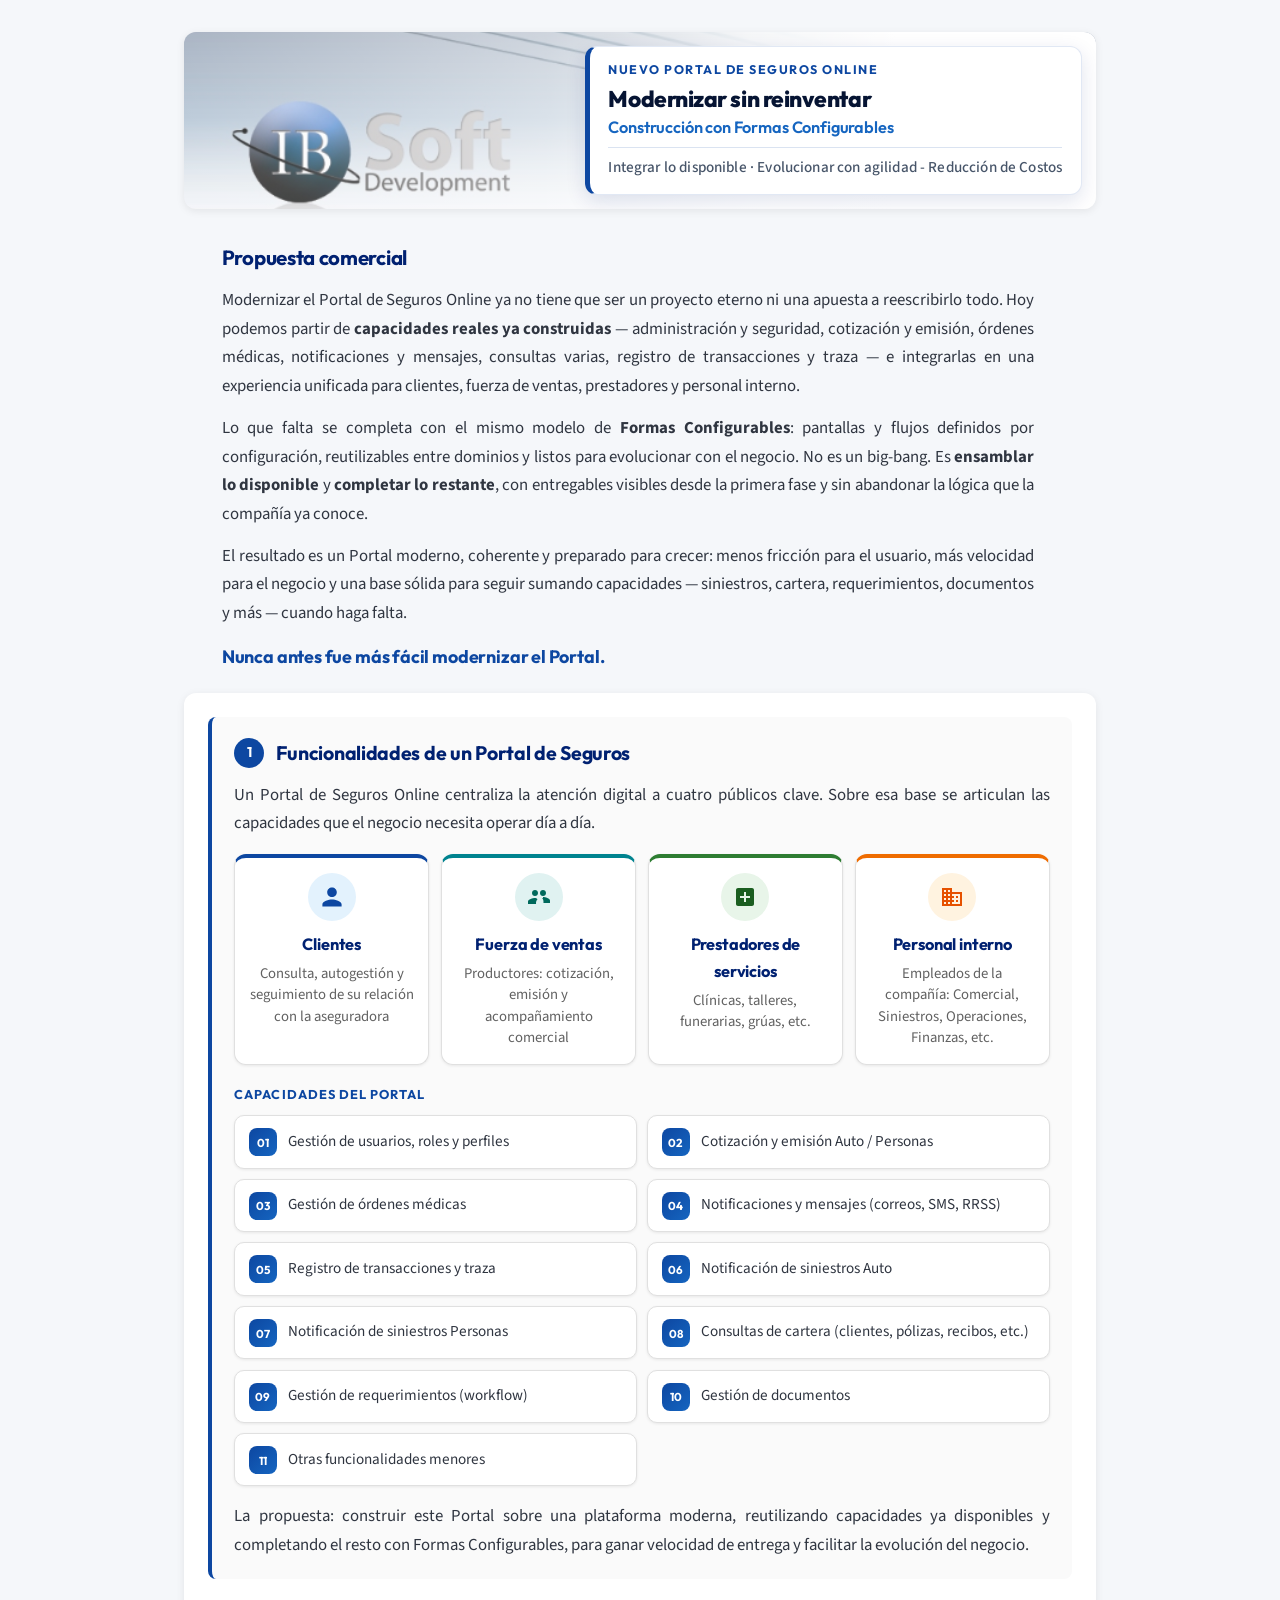
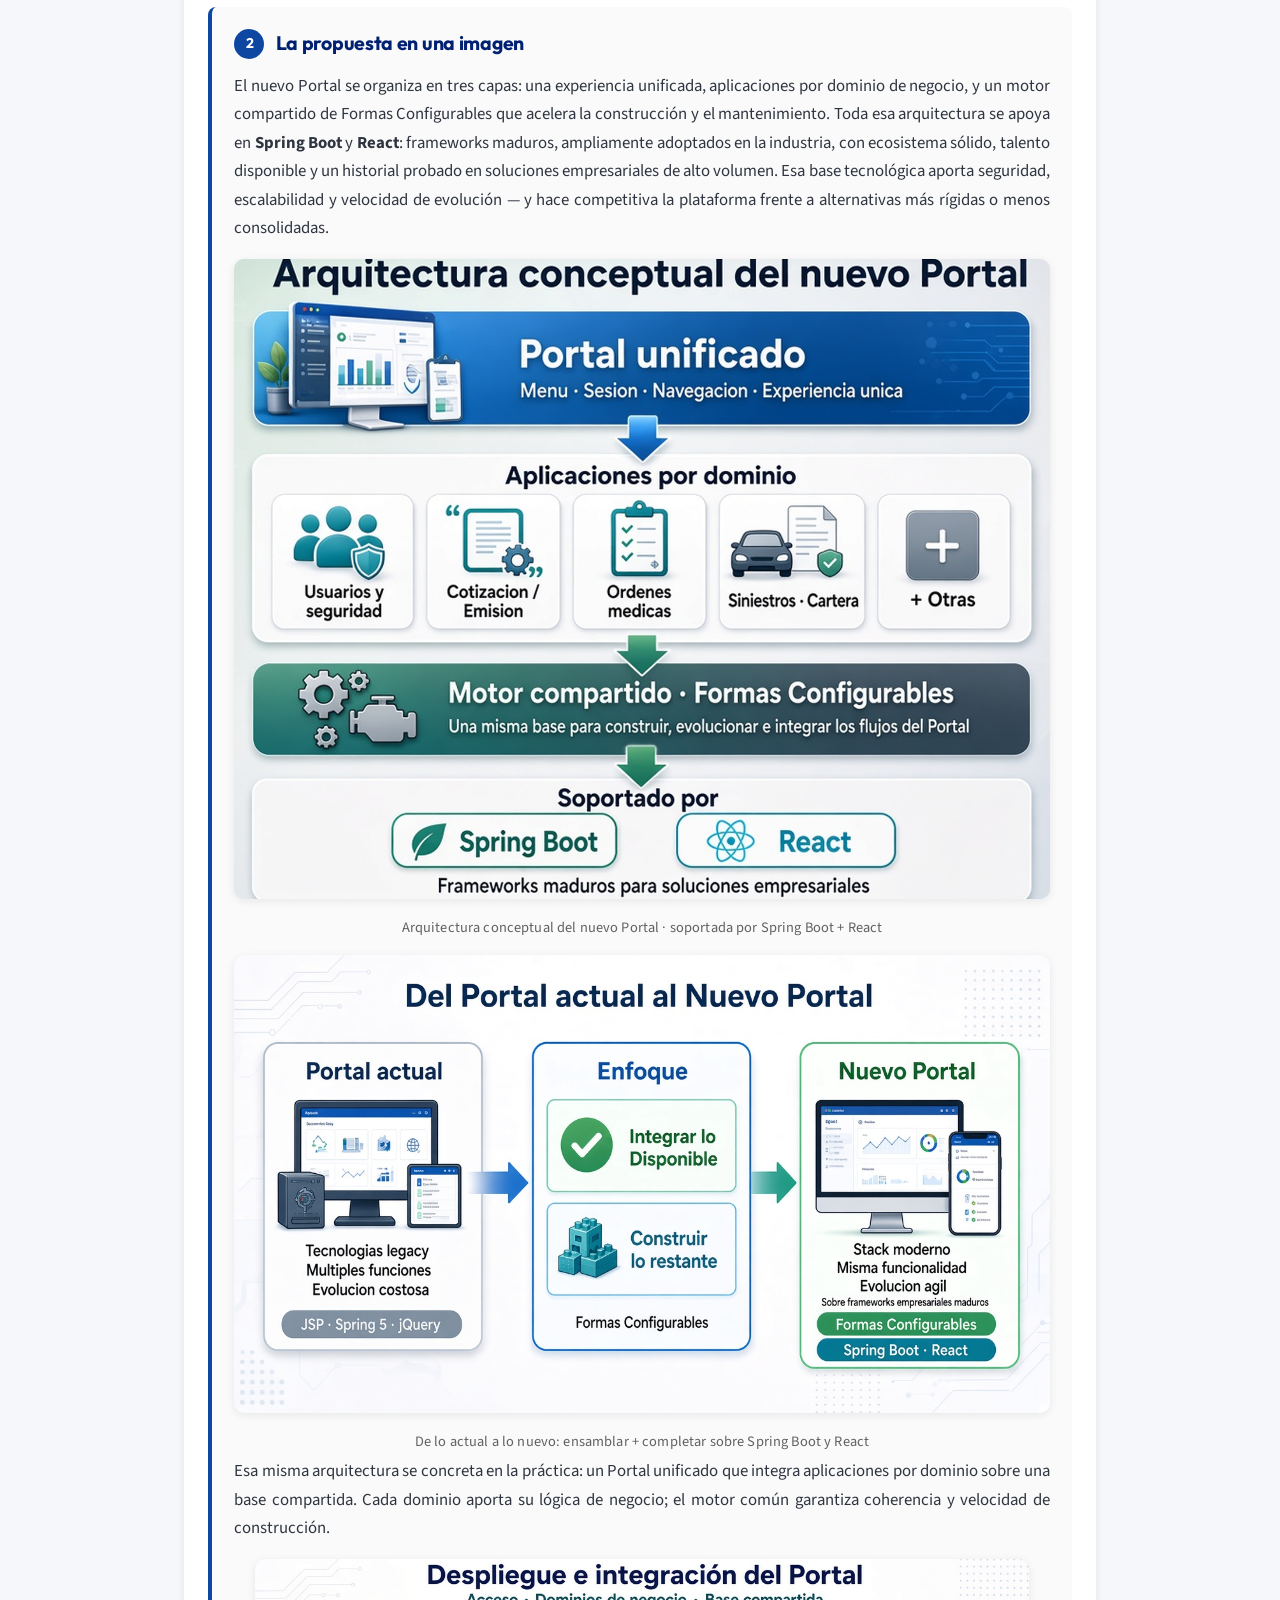
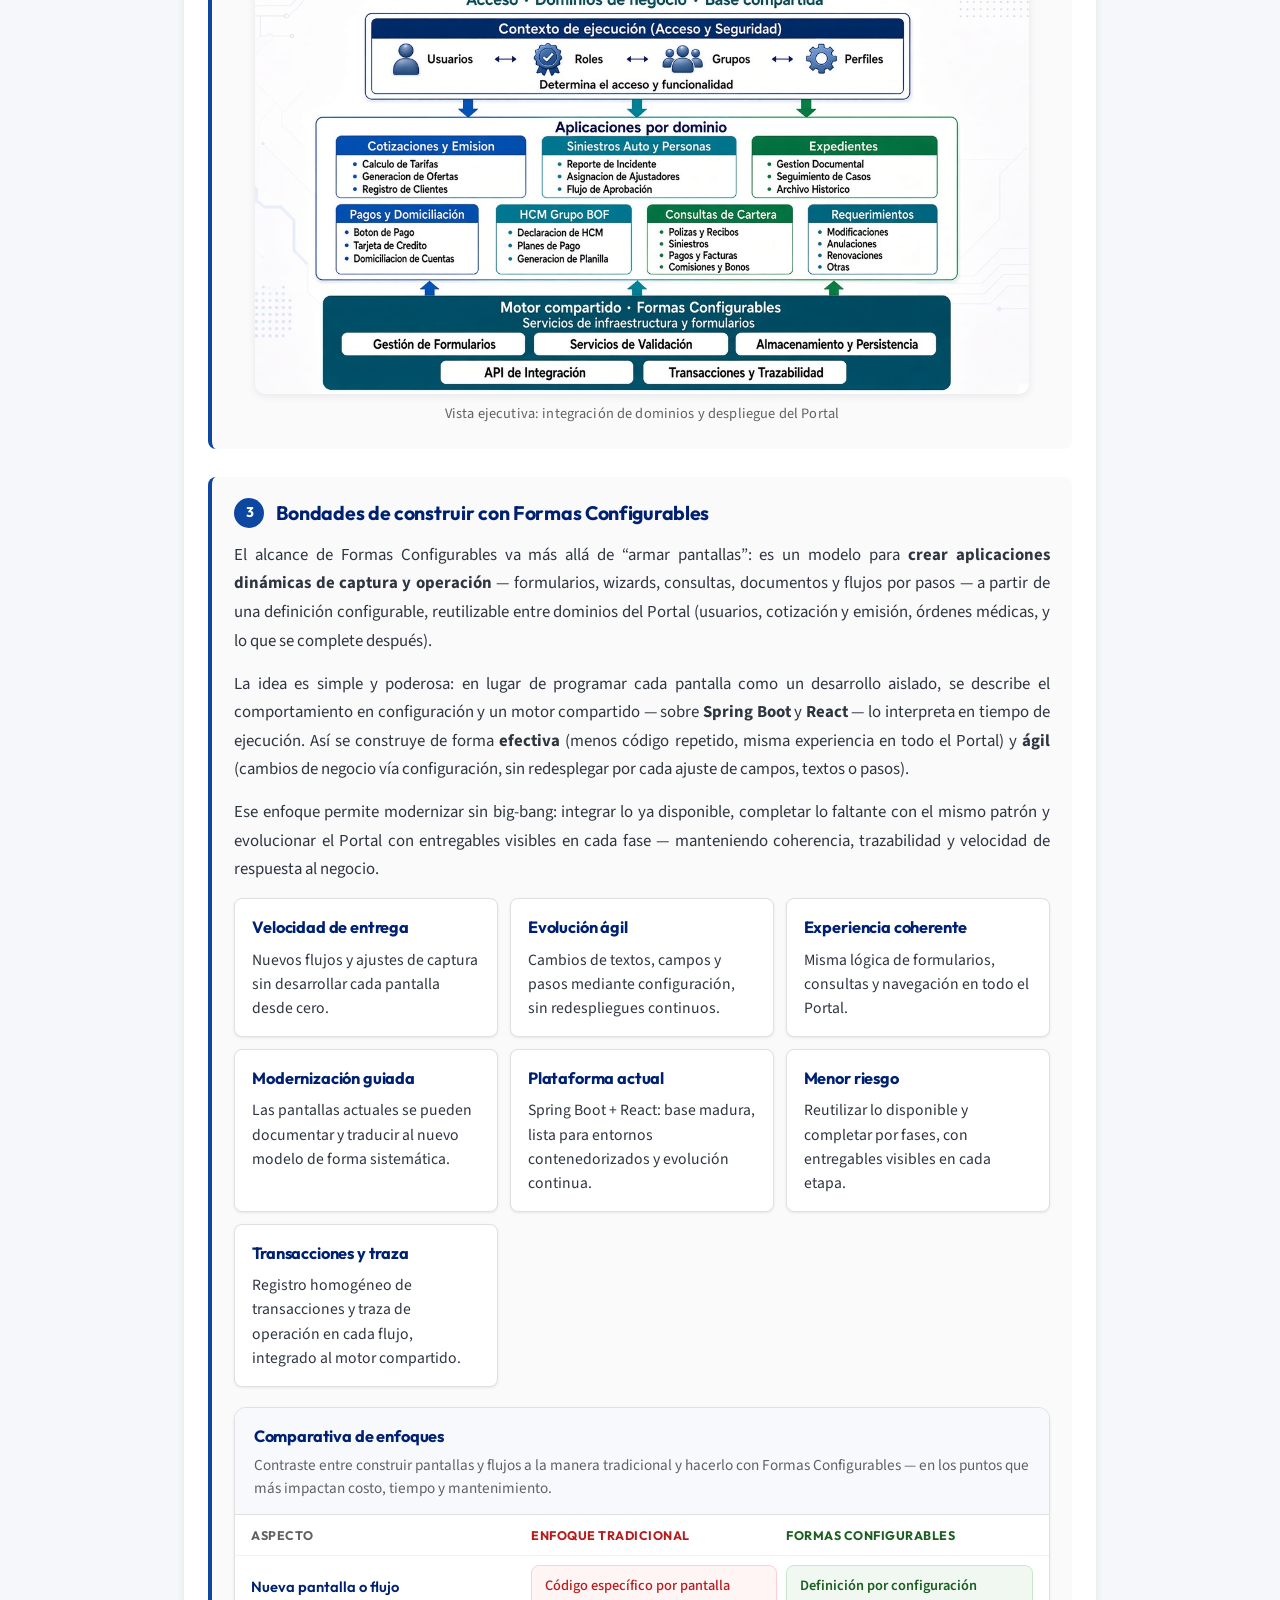
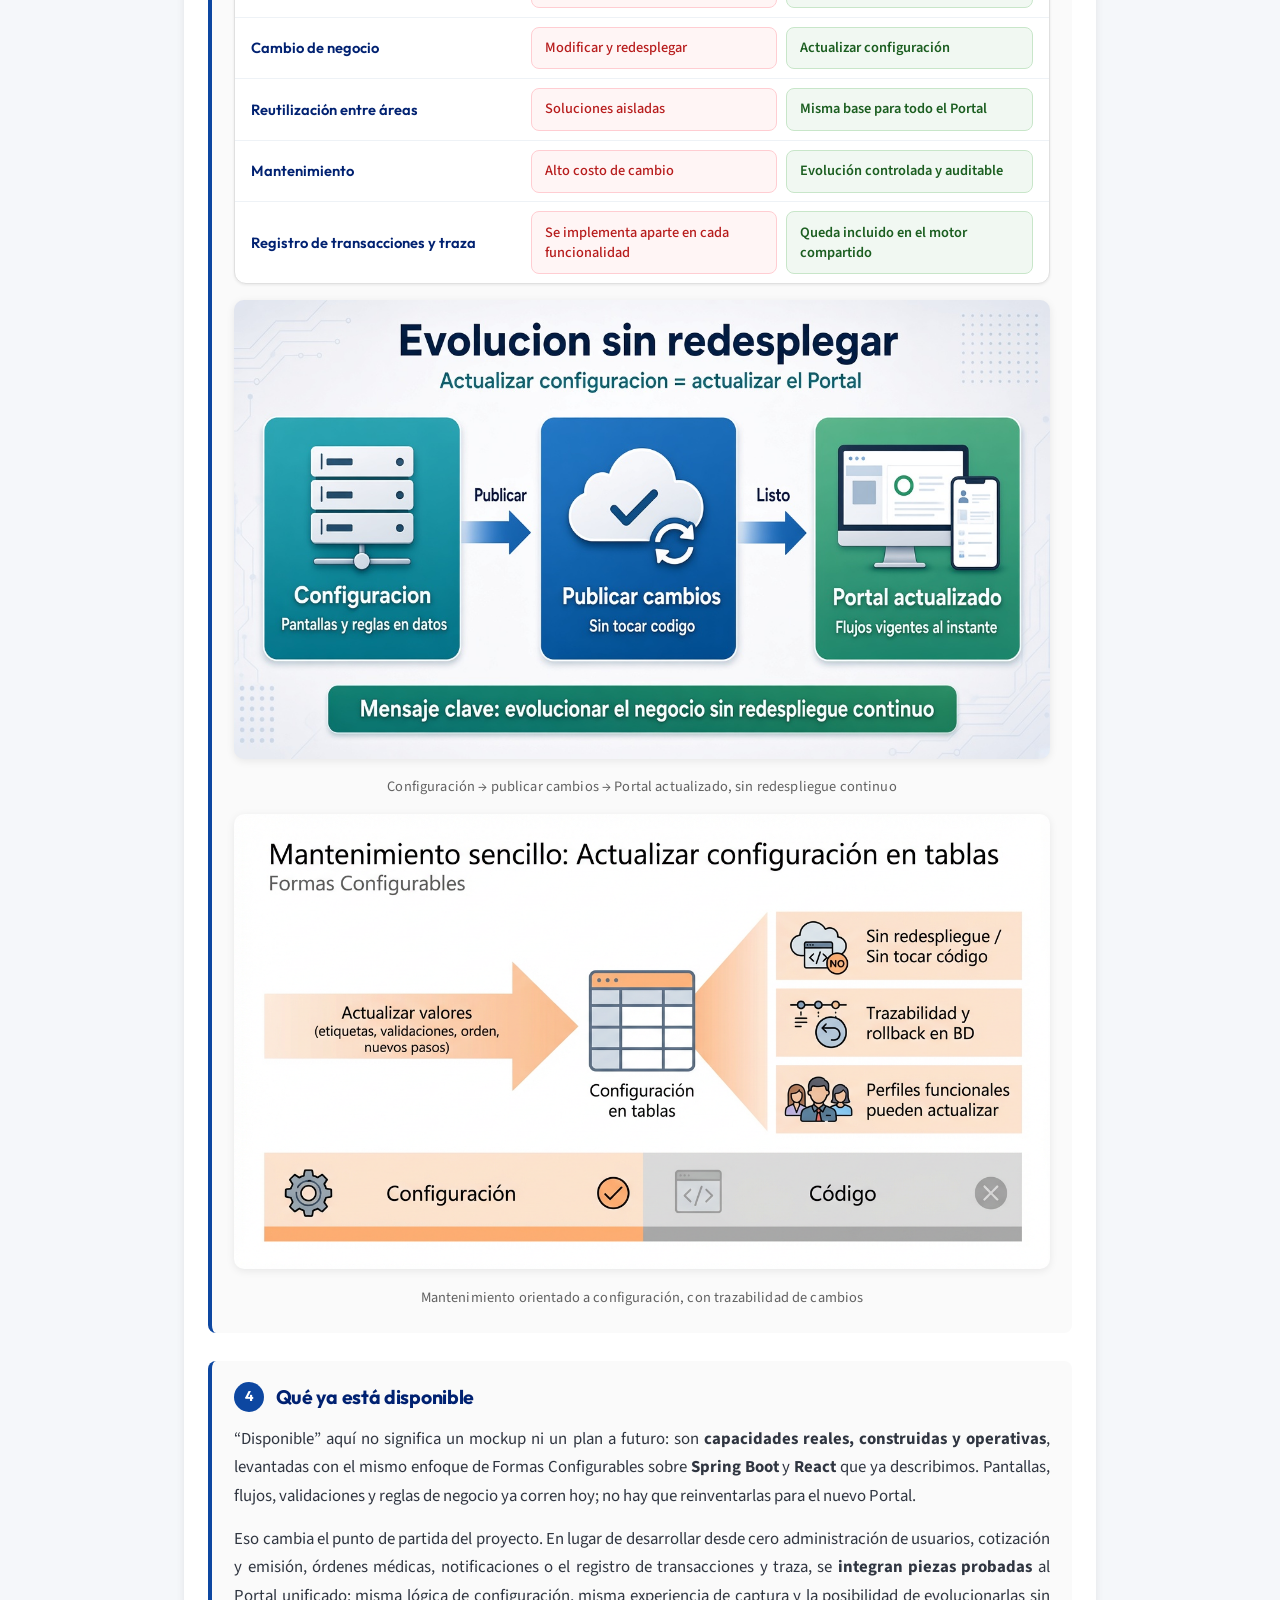
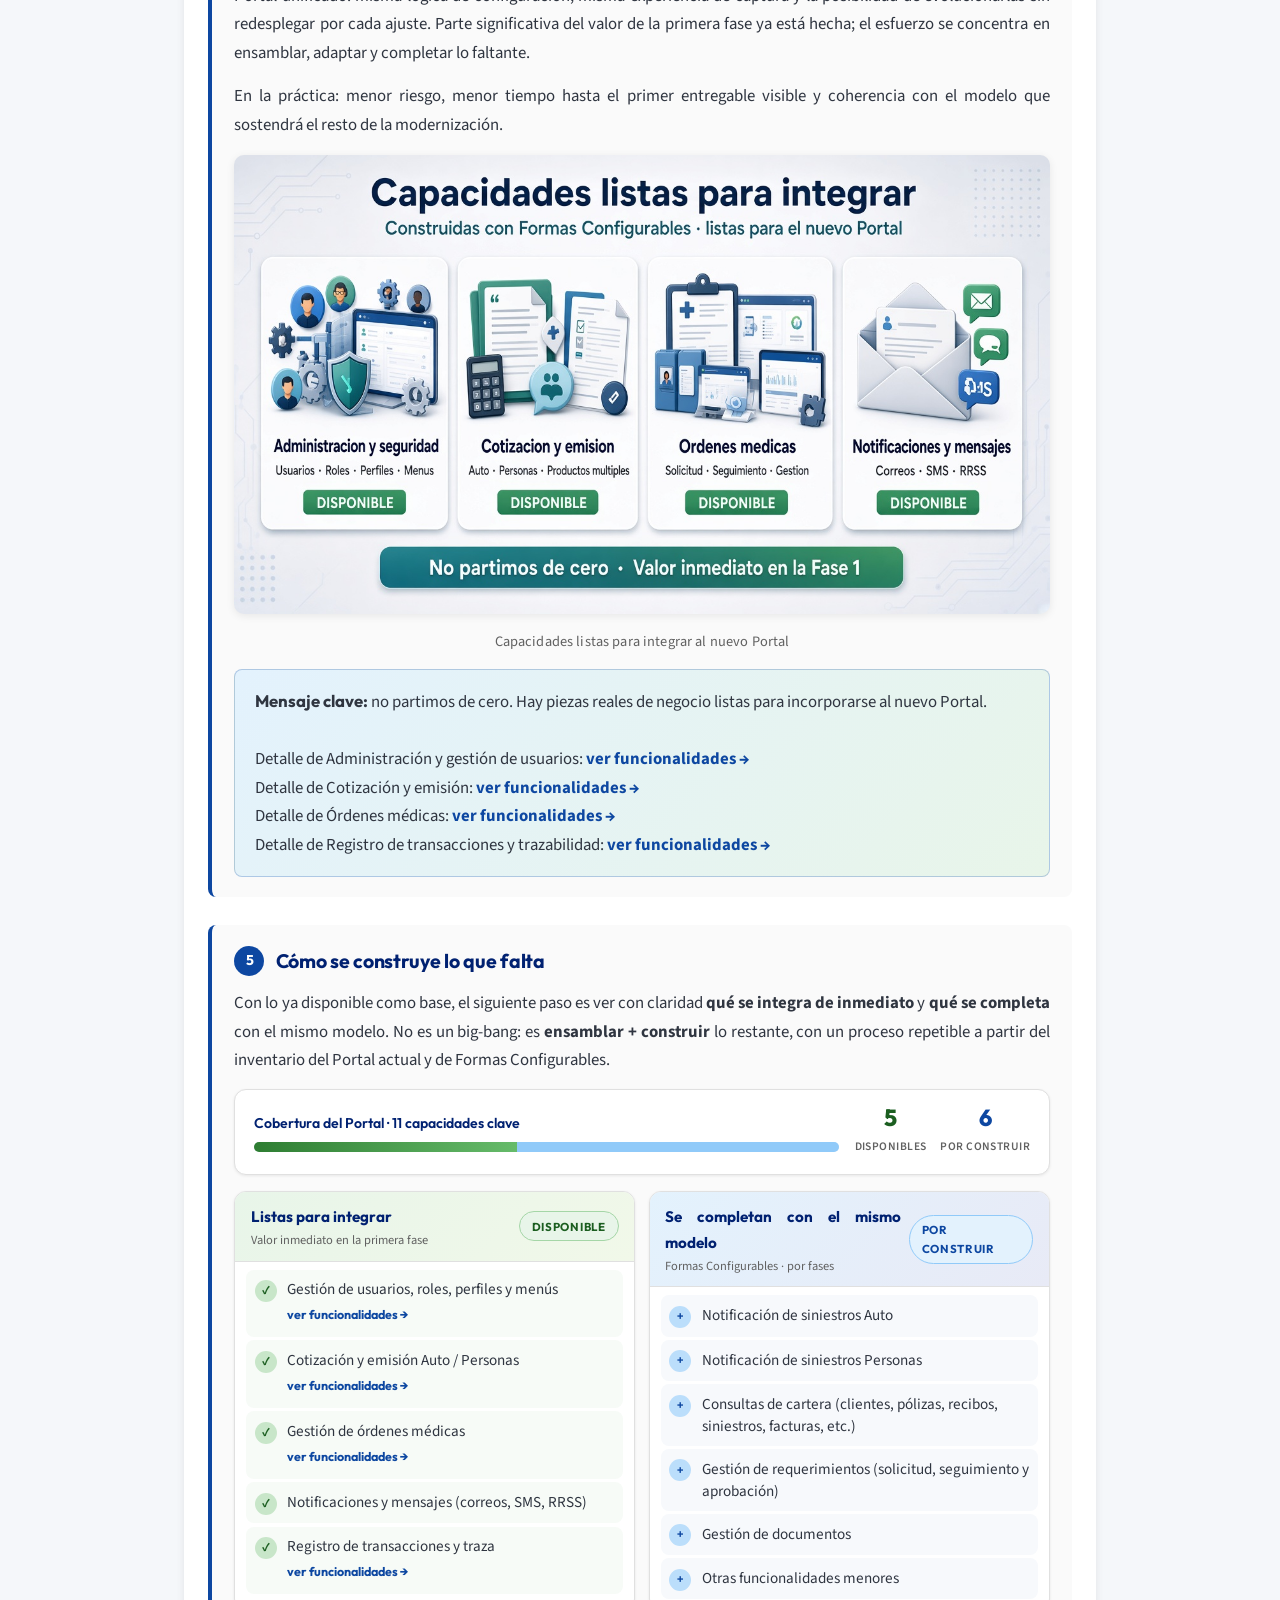
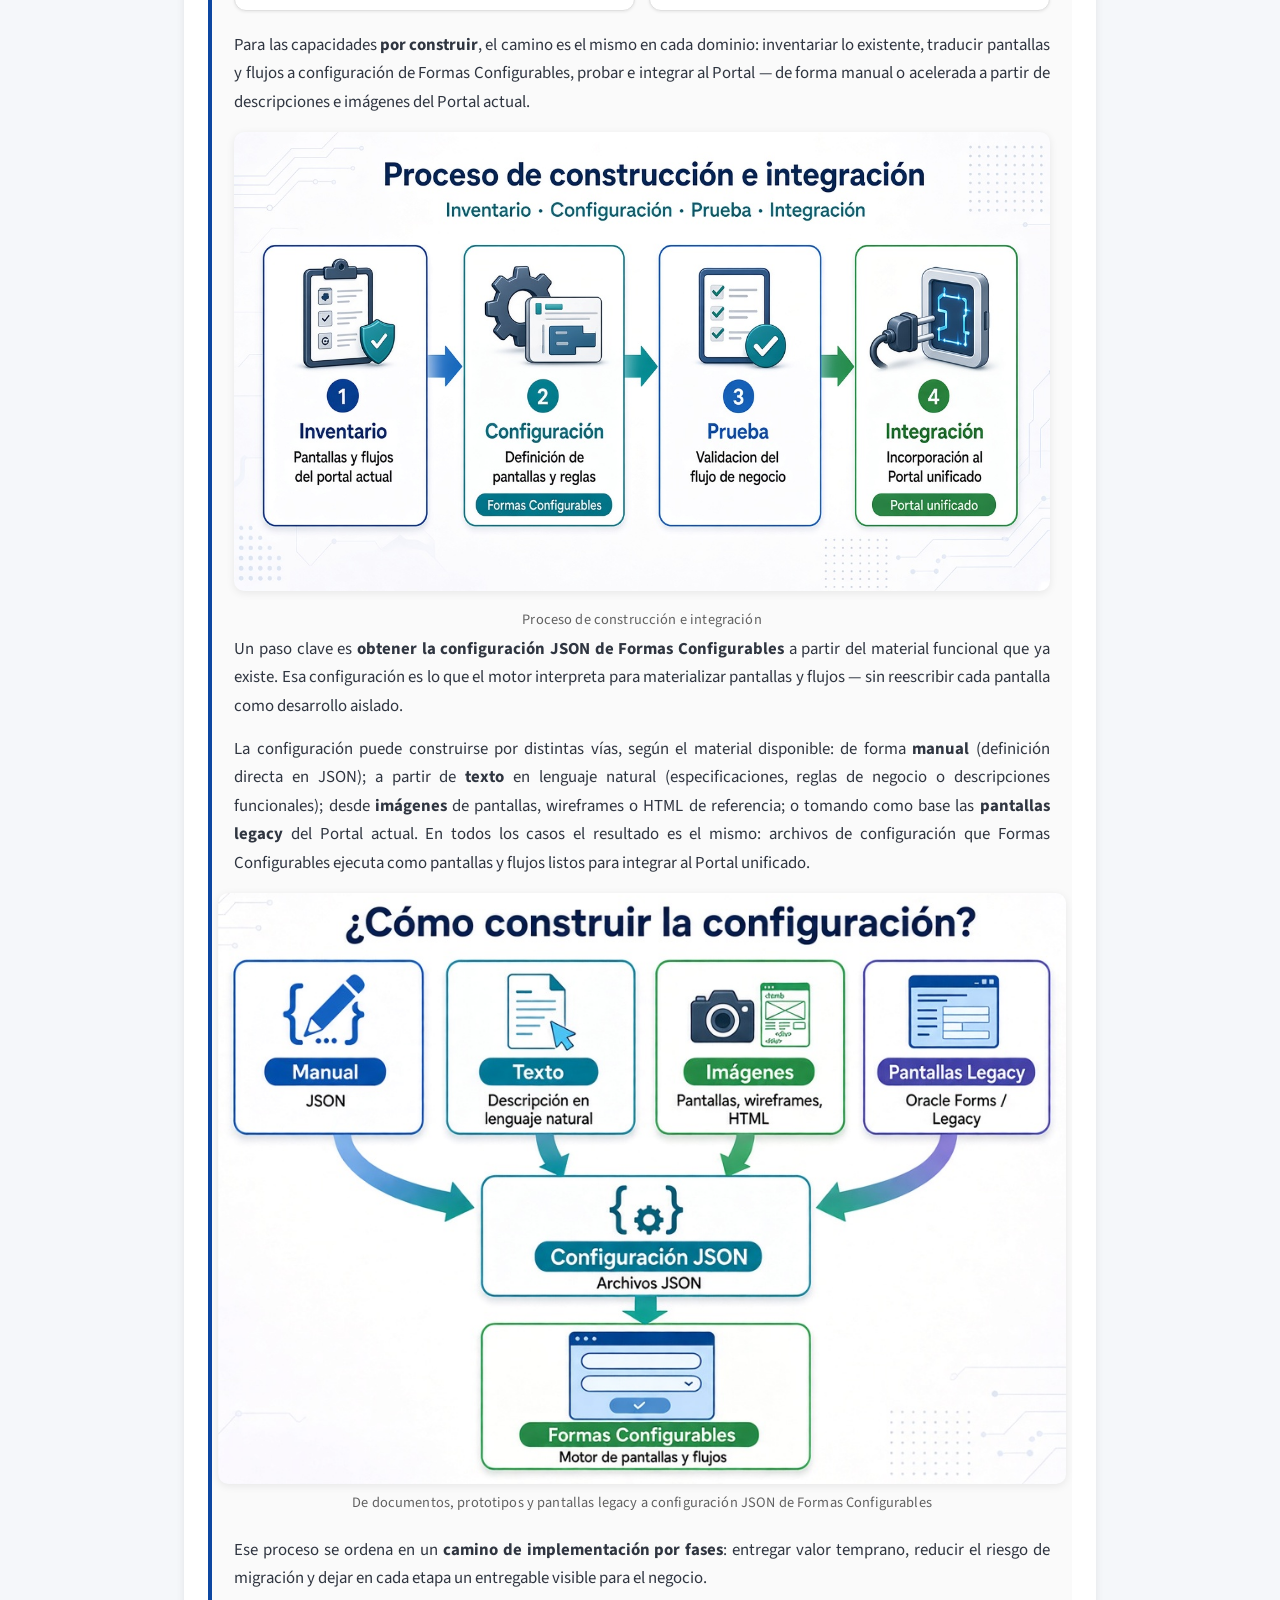
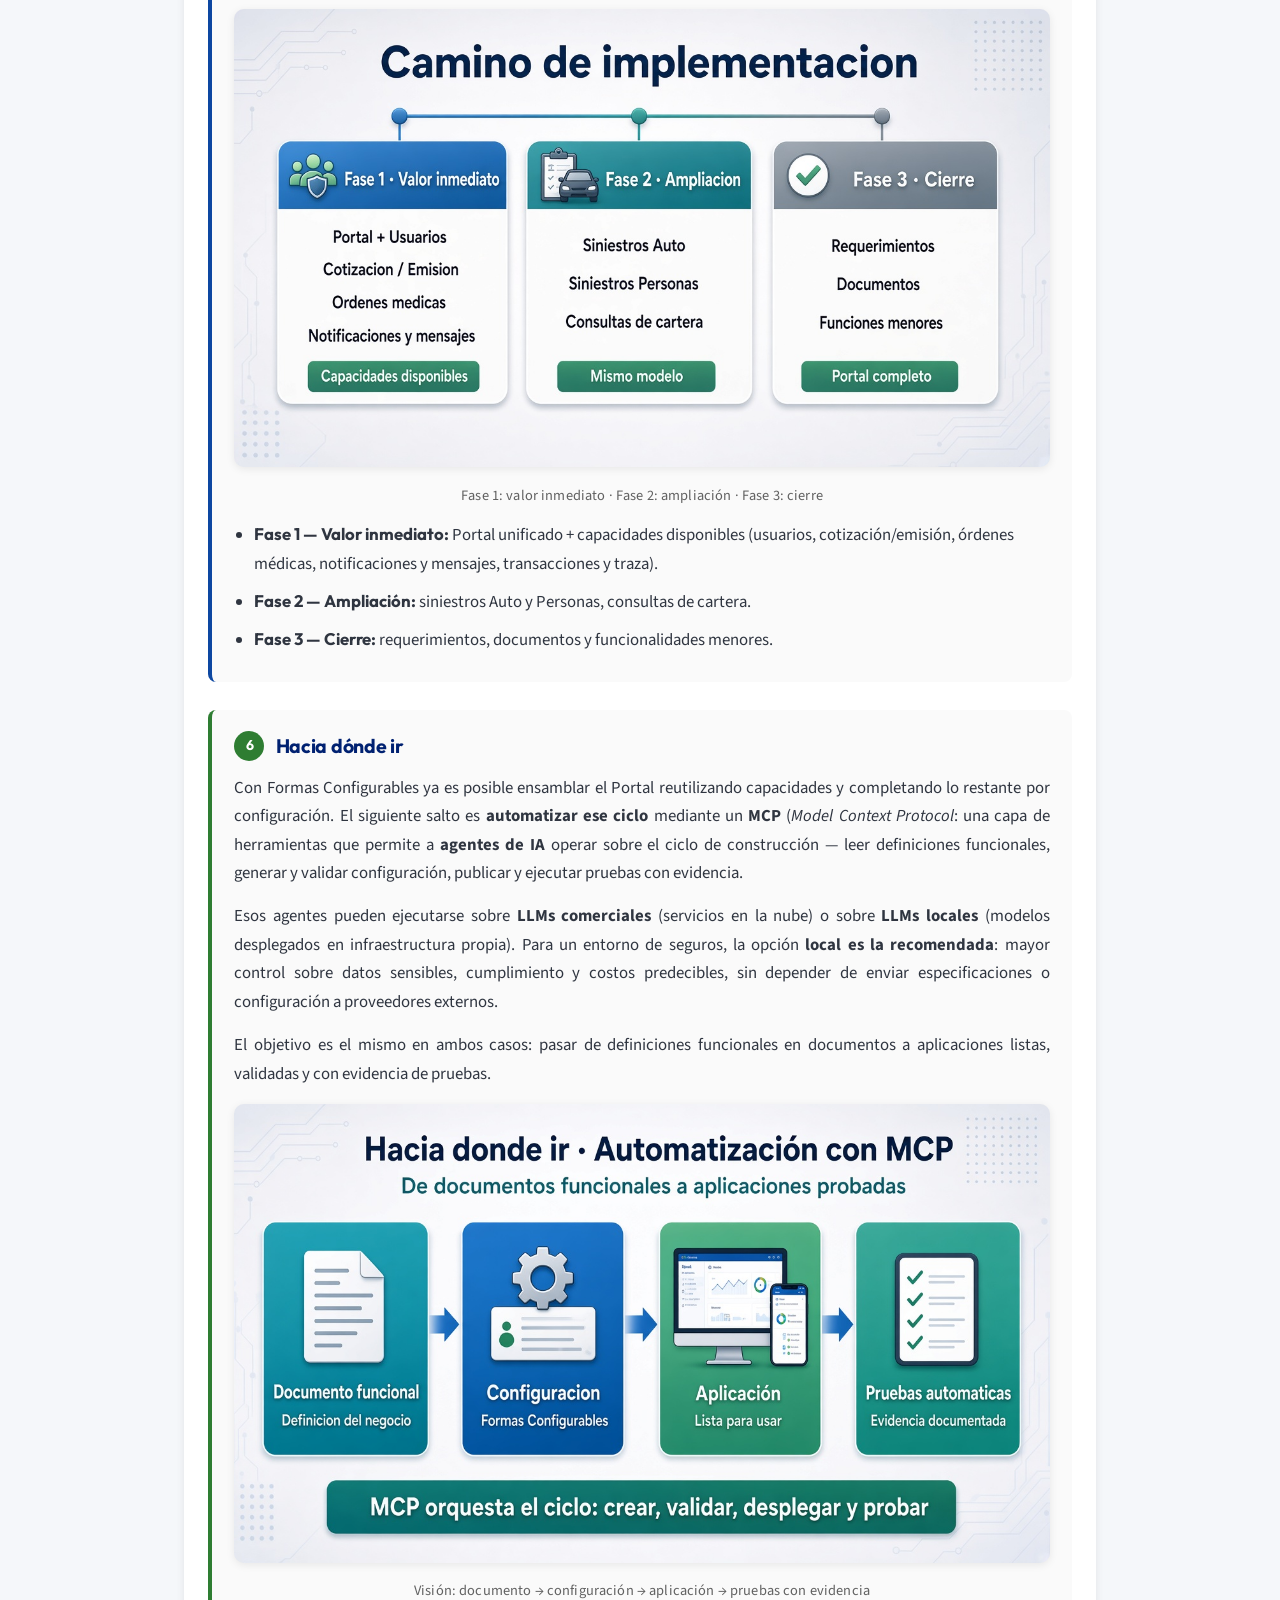
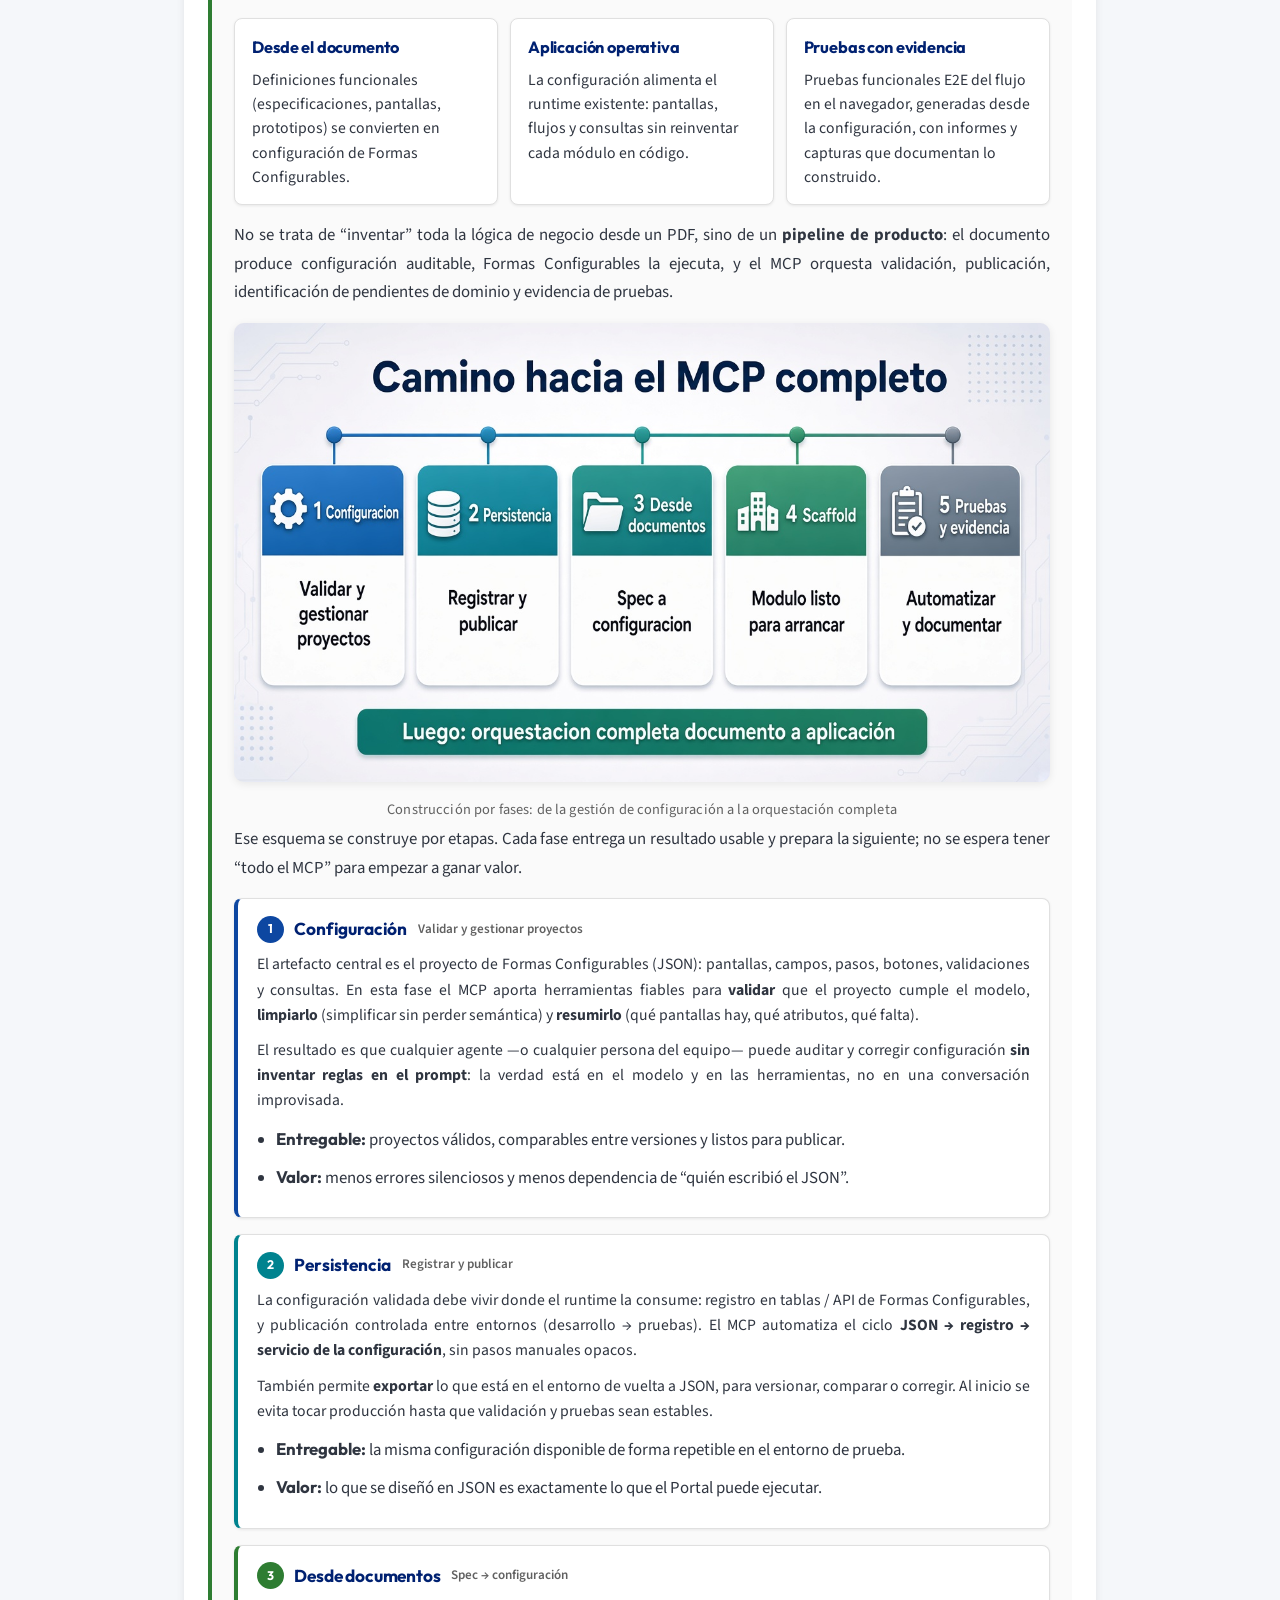
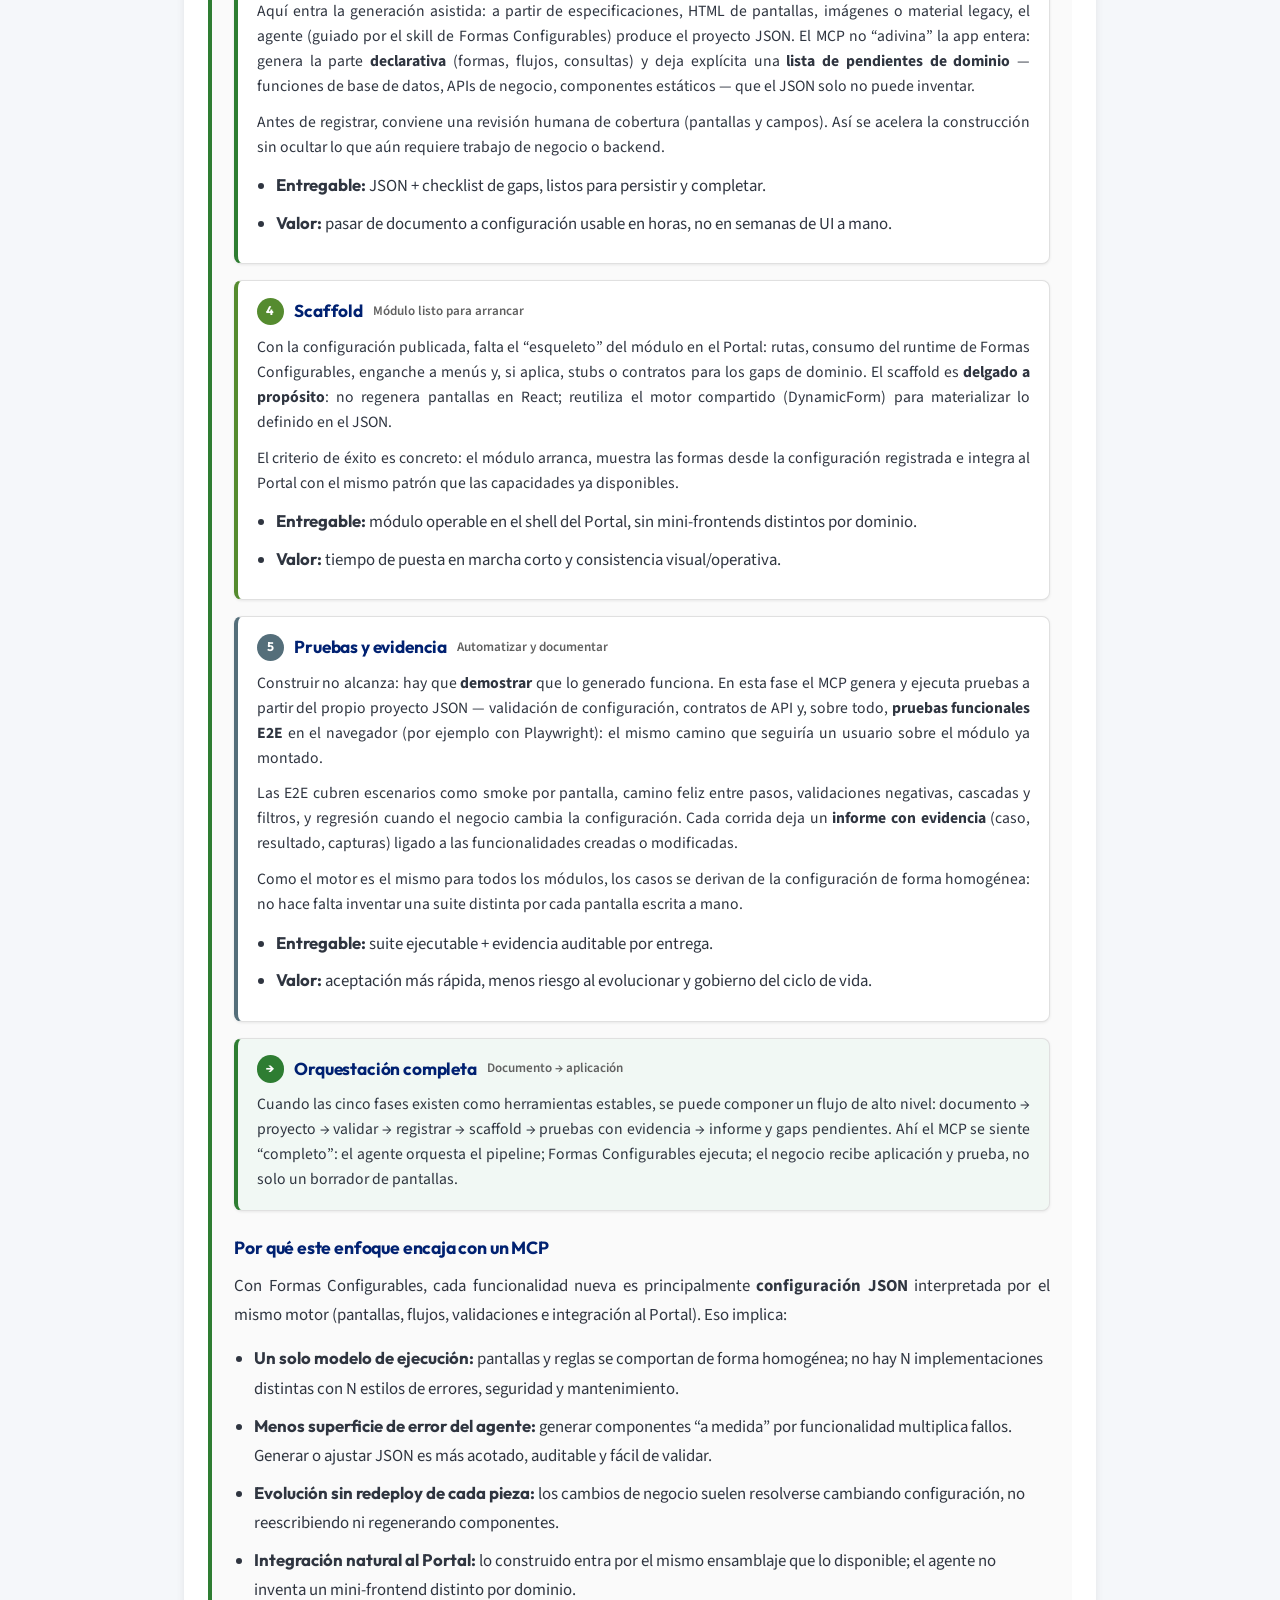
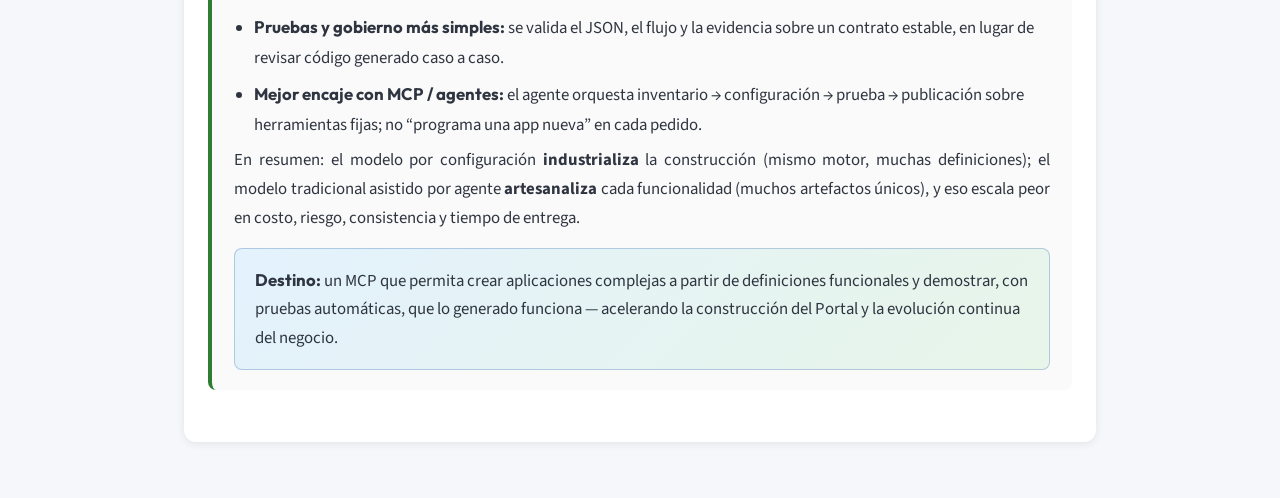
==== commit 857790b7: "Ajustes Presentacion Portal" ====
--- a/portal/index.html
+++ b/portal/index.html
@@ -201,6 +201,75 @@
       text-align: justify;
     }
     .slide-block p:last-child { margin-bottom: 0; }
+
+    .mcp-fases {
+      display: flex;
+      flex-direction: column;
+      gap: 1rem;
+      margin: 1rem 0 1.25rem;
+    }
+    .mcp-fase {
+      background: #fff;
+      border: 1px solid var(--border);
+      border-radius: var(--radius);
+      box-shadow: var(--shadow-sm);
+      padding: 1rem 1.15rem 1.1rem;
+      border-left: 4px solid var(--primary);
+    }
+    .mcp-fase.fase-2 { border-left-color: #00838f; }
+    .mcp-fase.fase-3 { border-left-color: #2e7d32; }
+    .mcp-fase.fase-4 { border-left-color: #558b2f; }
+    .mcp-fase.fase-5 { border-left-color: #546e7a; }
+    .mcp-fase.fase-luego { border-left-color: var(--success); background: #f1f8f4; }
+    .mcp-fase h4 {
+      font-family: var(--font-display);
+      margin: 0 0 0.55rem 0;
+      color: var(--primary-dark);
+      font-size: 1.08rem;
+      font-weight: 700;
+      letter-spacing: -0.01em;
+      display: flex;
+      align-items: center;
+      gap: 0.65rem;
+      flex-wrap: wrap;
+    }
+    .mcp-fase h4 .fase-num {
+      flex-shrink: 0;
+      min-width: 1.7rem;
+      height: 1.7rem;
+      padding: 0 0.45rem;
+      border-radius: 999px;
+      background: var(--primary);
+      color: #fff;
+      display: inline-flex;
+      align-items: center;
+      justify-content: center;
+      font-size: 0.78rem;
+      font-weight: 700;
+    }
+    .mcp-fase.fase-2 h4 .fase-num { background: #00838f; }
+    .mcp-fase.fase-3 h4 .fase-num { background: #2e7d32; }
+    .mcp-fase.fase-4 h4 .fase-num { background: #558b2f; }
+    .mcp-fase.fase-5 h4 .fase-num { background: #546e7a; }
+    .mcp-fase.fase-luego h4 .fase-num { background: var(--success); }
+    .mcp-fase h4 .fase-tag {
+      font-family: var(--font-body);
+      font-size: 0.82rem;
+      font-weight: 600;
+      color: var(--text-muted);
+      letter-spacing: 0;
+    }
+    .mcp-fase p {
+      margin: 0 0 0.65rem 0;
+      font-size: 0.98rem;
+      line-height: 1.6;
+      text-align: justify;
+      color: var(--text-desc);
+    }
+    .mcp-fase p:last-child { margin-bottom: 0; }
+    .mcp-fase .cta-list {
+      margin: 0.35rem 0 0.25rem;
+    }
 
     .portal-grid {
       display: grid;
@@ -1265,7 +1334,7 @@
             </div>
             <div class="benefit">
               <h4>Pruebas con evidencia</h4>
-              <p>Se generan y ejecutan pruebas del comportamiento del flujo, con informes que documentan lo construido.</p>
+              <p>Pruebas funcionales E2E del flujo en el navegador, generadas desde la configuración, con informes y capturas que documentan lo construido.</p>
             </div>
           </div>
 
@@ -1281,15 +1350,157 @@
             <figcaption class="caption">Construcción por fases: de la gestión de configuración a la orquestación completa</figcaption>
           </figure>
 
-          <ul class="cta-list">
-            <li><strong>Configuración:</strong> validar, limpiar y resumir proyectos de formas de forma fiable.</li>
-            <li><strong>Persistencia:</strong> registrar y publicar configuración en entornos controlados.</li>
-            <li><strong>Desde documentos:</strong> generar configuración a partir de specs y listar lo que aún requiere dominio.</li>
-            <li><strong>Scaffold:</strong> arrancar el módulo sobre el runtime compartido, sin duplicar pantallas.</li>
-            <li><strong>Pruebas y evidencia:</strong> automatizar casos e informes ligados a las funcionalidades creadas.</li>
-          </ul>
-
-          <p style="margin-top: 1.15rem;">
+          <p>
+            Ese esquema se construye por etapas. Cada fase entrega un resultado usable
+            y prepara la siguiente; no se espera tener “todo el MCP” para empezar a ganar valor.
+          </p>
+
+          <div class="mcp-fases">
+            <div class="mcp-fase fase-1">
+              <h4>
+                <span class="fase-num">1</span>
+                Configuración
+                <span class="fase-tag">Validar y gestionar proyectos</span>
+              </h4>
+              <p>
+                El artefacto central es el proyecto de Formas Configurables (JSON): pantallas,
+                campos, pasos, botones, validaciones y consultas. En esta fase el MCP aporta
+                herramientas fiables para <strong>validar</strong> que el proyecto cumple el modelo,
+                <strong>limpiarlo</strong> (simplificar sin perder semántica) y
+                <strong>resumirlo</strong> (qué pantallas hay, qué atributos, qué falta).
+              </p>
+              <p>
+                El resultado es que cualquier agente —o cualquier persona del equipo— puede
+                auditar y corregir configuración <strong>sin inventar reglas en el prompt</strong>:
+                la verdad está en el modelo y en las herramientas, no en una conversación improvisada.
+              </p>
+              <ul class="cta-list">
+                <li><strong>Entregable:</strong> proyectos válidos, comparables entre versiones y listos para publicar.</li>
+                <li><strong>Valor:</strong> menos errores silenciosos y menos dependencia de “quién escribió el JSON”.</li>
+              </ul>
+            </div>
+
+            <div class="mcp-fase fase-2">
+              <h4>
+                <span class="fase-num">2</span>
+                Persistencia
+                <span class="fase-tag">Registrar y publicar</span>
+              </h4>
+              <p>
+                La configuración validada debe vivir donde el runtime la consume: registro en
+                tablas / API de Formas Configurables, y publicación controlada entre entornos
+                (desarrollo → pruebas). El MCP automatiza el ciclo
+                <strong>JSON → registro → servicio de la configuración</strong>, sin pasos manuales opacos.
+              </p>
+              <p>
+                También permite <strong>exportar</strong> lo que está en el entorno de vuelta a JSON,
+                para versionar, comparar o corregir. Al inicio se evita tocar producción hasta que
+                validación y pruebas sean estables.
+              </p>
+              <ul class="cta-list">
+                <li><strong>Entregable:</strong> la misma configuración disponible de forma repetible en el entorno de prueba.</li>
+                <li><strong>Valor:</strong> lo que se diseñó en JSON es exactamente lo que el Portal puede ejecutar.</li>
+              </ul>
+            </div>
+
+            <div class="mcp-fase fase-3">
+              <h4>
+                <span class="fase-num">3</span>
+                Desde documentos
+                <span class="fase-tag">Spec → configuración</span>
+              </h4>
+              <p>
+                Aquí entra la generación asistida: a partir de especificaciones, HTML de pantallas,
+                imágenes o material legacy, el agente (guiado por el skill de Formas Configurables)
+                produce el proyecto JSON. El MCP no “adivina” la app entera: genera la parte
+                <strong>declarativa</strong> (formas, flujos, consultas) y deja explícita una
+                <strong>lista de pendientes de dominio</strong> — funciones de base de datos,
+                APIs de negocio, componentes estáticos — que el JSON solo no puede inventar.
+              </p>
+              <p>
+                Antes de registrar, conviene una revisión humana de cobertura (pantallas y campos).
+                Así se acelera la construcción sin ocultar lo que aún requiere trabajo de negocio o backend.
+              </p>
+              <ul class="cta-list">
+                <li><strong>Entregable:</strong> JSON + checklist de gaps, listos para persistir y completar.</li>
+                <li><strong>Valor:</strong> pasar de documento a configuración usable en horas, no en semanas de UI a mano.</li>
+              </ul>
+            </div>
+
+            <div class="mcp-fase fase-4">
+              <h4>
+                <span class="fase-num">4</span>
+                Scaffold
+                <span class="fase-tag">Módulo listo para arrancar</span>
+              </h4>
+              <p>
+                Con la configuración publicada, falta el “esqueleto” del módulo en el Portal:
+                rutas, consumo del runtime de Formas Configurables, enganche a menús y, si aplica,
+                stubs o contratos para los gaps de dominio. El scaffold es
+                <strong>delgado a propósito</strong>: no regenera pantallas en React; reutiliza el
+                motor compartido (DynamicForm) para materializar lo definido en el JSON.
+              </p>
+              <p>
+                El criterio de éxito es concreto: el módulo arranca, muestra las formas desde la
+                configuración registrada e integra al Portal con el mismo patrón que las capacidades
+                ya disponibles.
+              </p>
+              <ul class="cta-list">
+                <li><strong>Entregable:</strong> módulo operable en el shell del Portal, sin mini-frontends distintos por dominio.</li>
+                <li><strong>Valor:</strong> tiempo de puesta en marcha corto y consistencia visual/operativa.</li>
+              </ul>
+            </div>
+
+            <div class="mcp-fase fase-5">
+              <h4>
+                <span class="fase-num">5</span>
+                Pruebas y evidencia
+                <span class="fase-tag">Automatizar y documentar</span>
+              </h4>
+              <p>
+                Construir no alcanza: hay que <strong>demostrar</strong> que lo generado funciona.
+                En esta fase el MCP genera y ejecuta pruebas a partir del propio proyecto JSON —
+                validación de configuración, contratos de API y, sobre todo,
+                <strong>pruebas funcionales E2E</strong> en el navegador (por ejemplo con Playwright):
+                el mismo camino que seguiría un usuario sobre el módulo ya montado.
+              </p>
+              <p>
+                Las E2E cubren escenarios como smoke por pantalla, camino feliz entre pasos,
+                validaciones negativas, cascadas y filtros, y regresión cuando el negocio cambia
+                la configuración. Cada corrida deja un <strong>informe con evidencia</strong>
+                (caso, resultado, capturas) ligado a las funcionalidades creadas o modificadas.
+              </p>
+              <p>
+                Como el motor es el mismo para todos los módulos, los casos se derivan de la
+                configuración de forma homogénea: no hace falta inventar una suite distinta por
+                cada pantalla escrita a mano.
+              </p>
+              <ul class="cta-list">
+                <li><strong>Entregable:</strong> suite ejecutable + evidencia auditable por entrega.</li>
+                <li><strong>Valor:</strong> aceptación más rápida, menos riesgo al evolucionar y gobierno del ciclo de vida.</li>
+              </ul>
+            </div>
+
+            <div class="mcp-fase fase-luego">
+              <h4>
+                <span class="fase-num">→</span>
+                Orquestación completa
+                <span class="fase-tag">Documento → aplicación</span>
+              </h4>
+              <p>
+                Cuando las cinco fases existen como herramientas estables, se puede componer un
+                flujo de alto nivel: documento → proyecto → validar → registrar → scaffold →
+                pruebas con evidencia → informe y gaps pendientes. Ahí el MCP se siente “completo”:
+                el agente orquesta el pipeline; Formas Configurables ejecuta; el negocio recibe
+                aplicación y prueba, no solo un borrador de pantallas.
+              </p>
+            </div>
+          </div>
+
+          <h4 style="font-family: var(--font-display); margin: 1.35rem 0 0.65rem; color: var(--primary-dark); font-size: 1.1rem; font-weight: 700; letter-spacing: -0.01em;">
+            Por qué este enfoque encaja con un MCP
+          </h4>
+          <p>
             Con Formas Configurables, cada funcionalidad nueva es principalmente
             <strong>configuración JSON</strong> interpretada por el mismo motor
             (pantallas, flujos, validaciones e integración al Portal). Eso implica:
